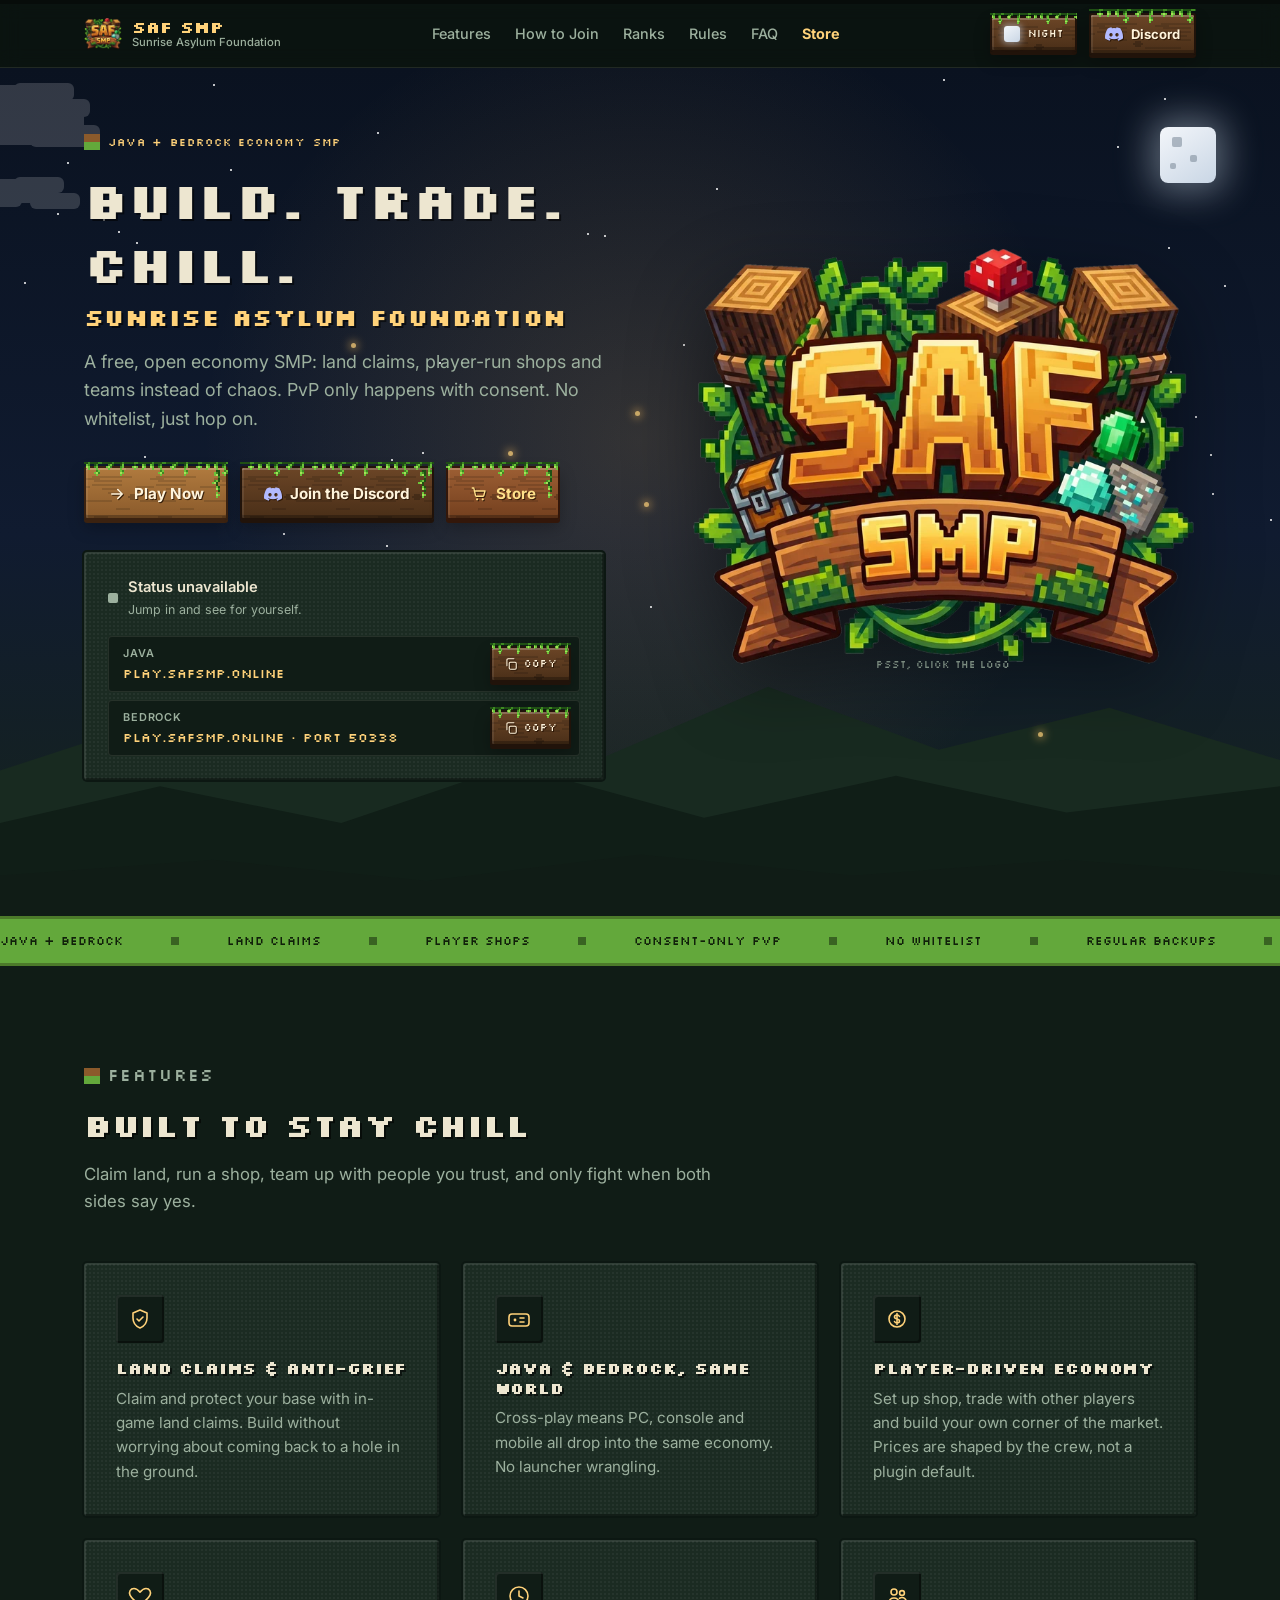
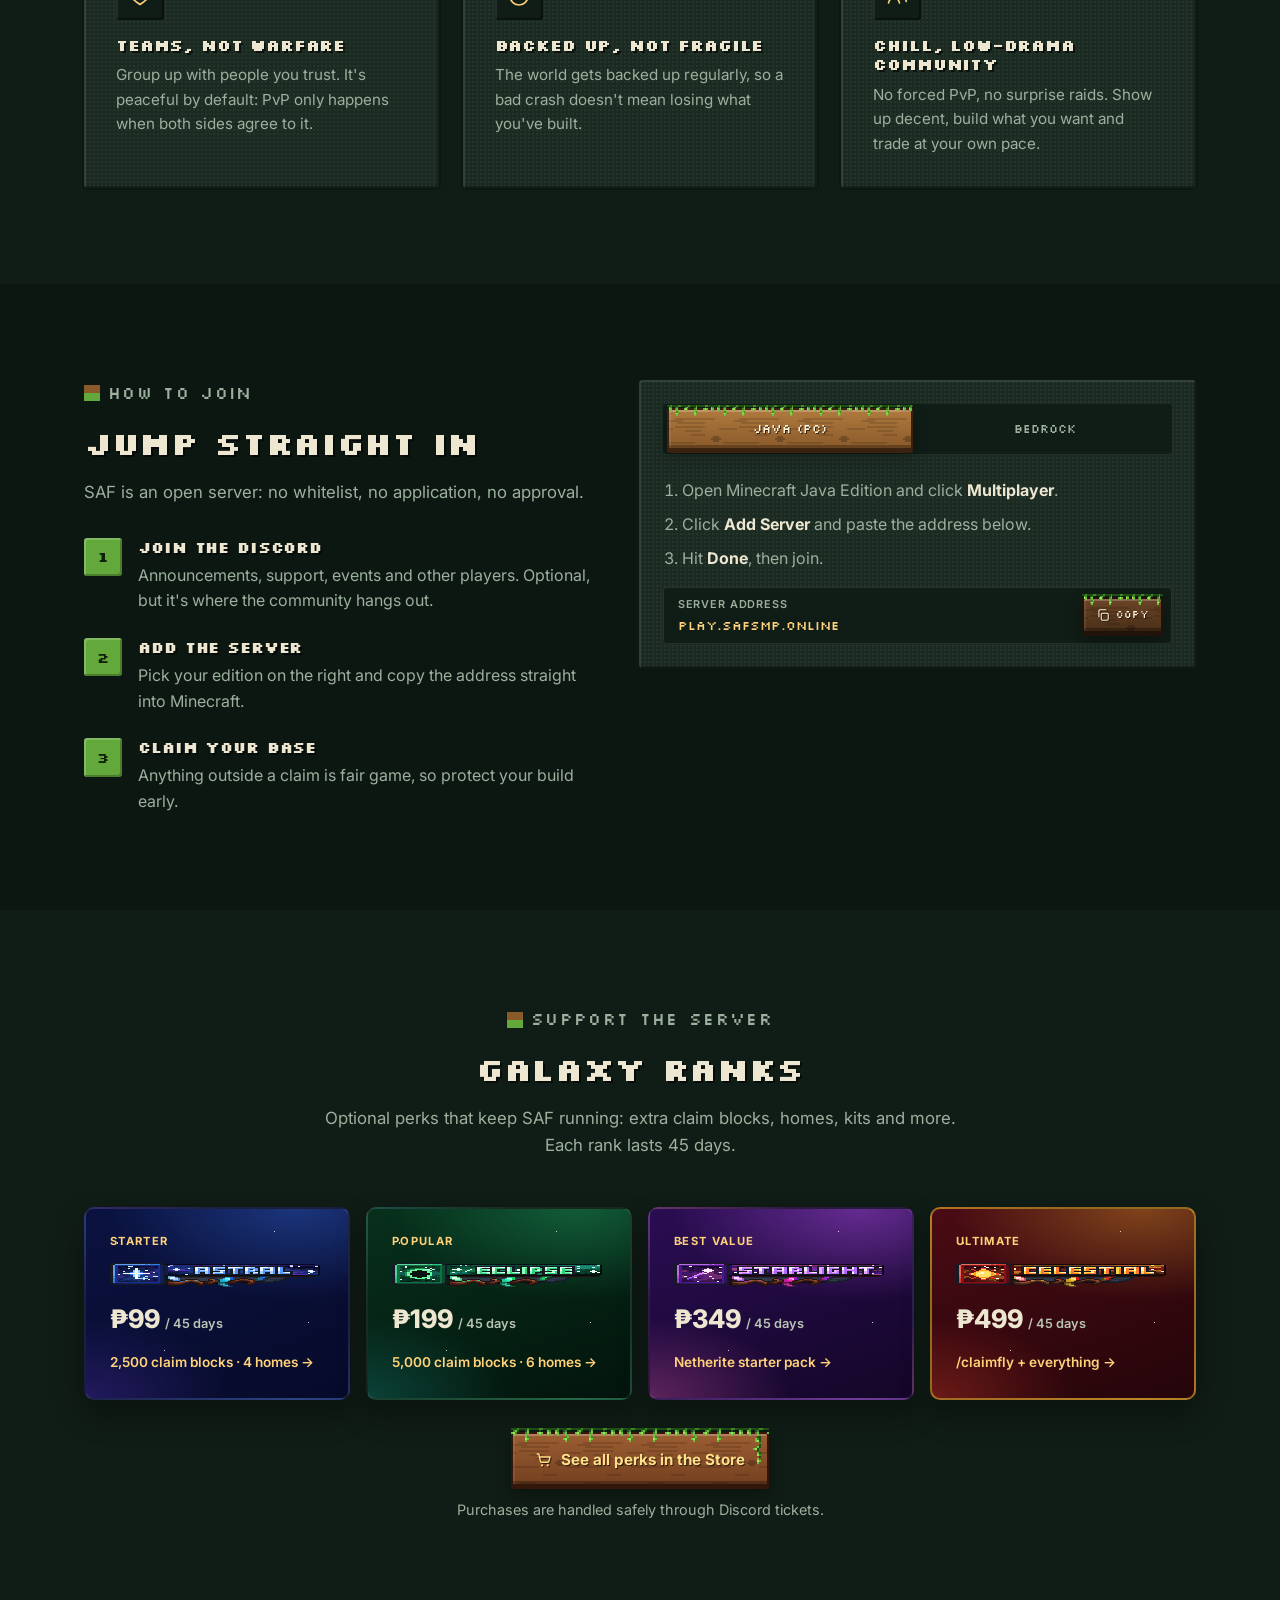
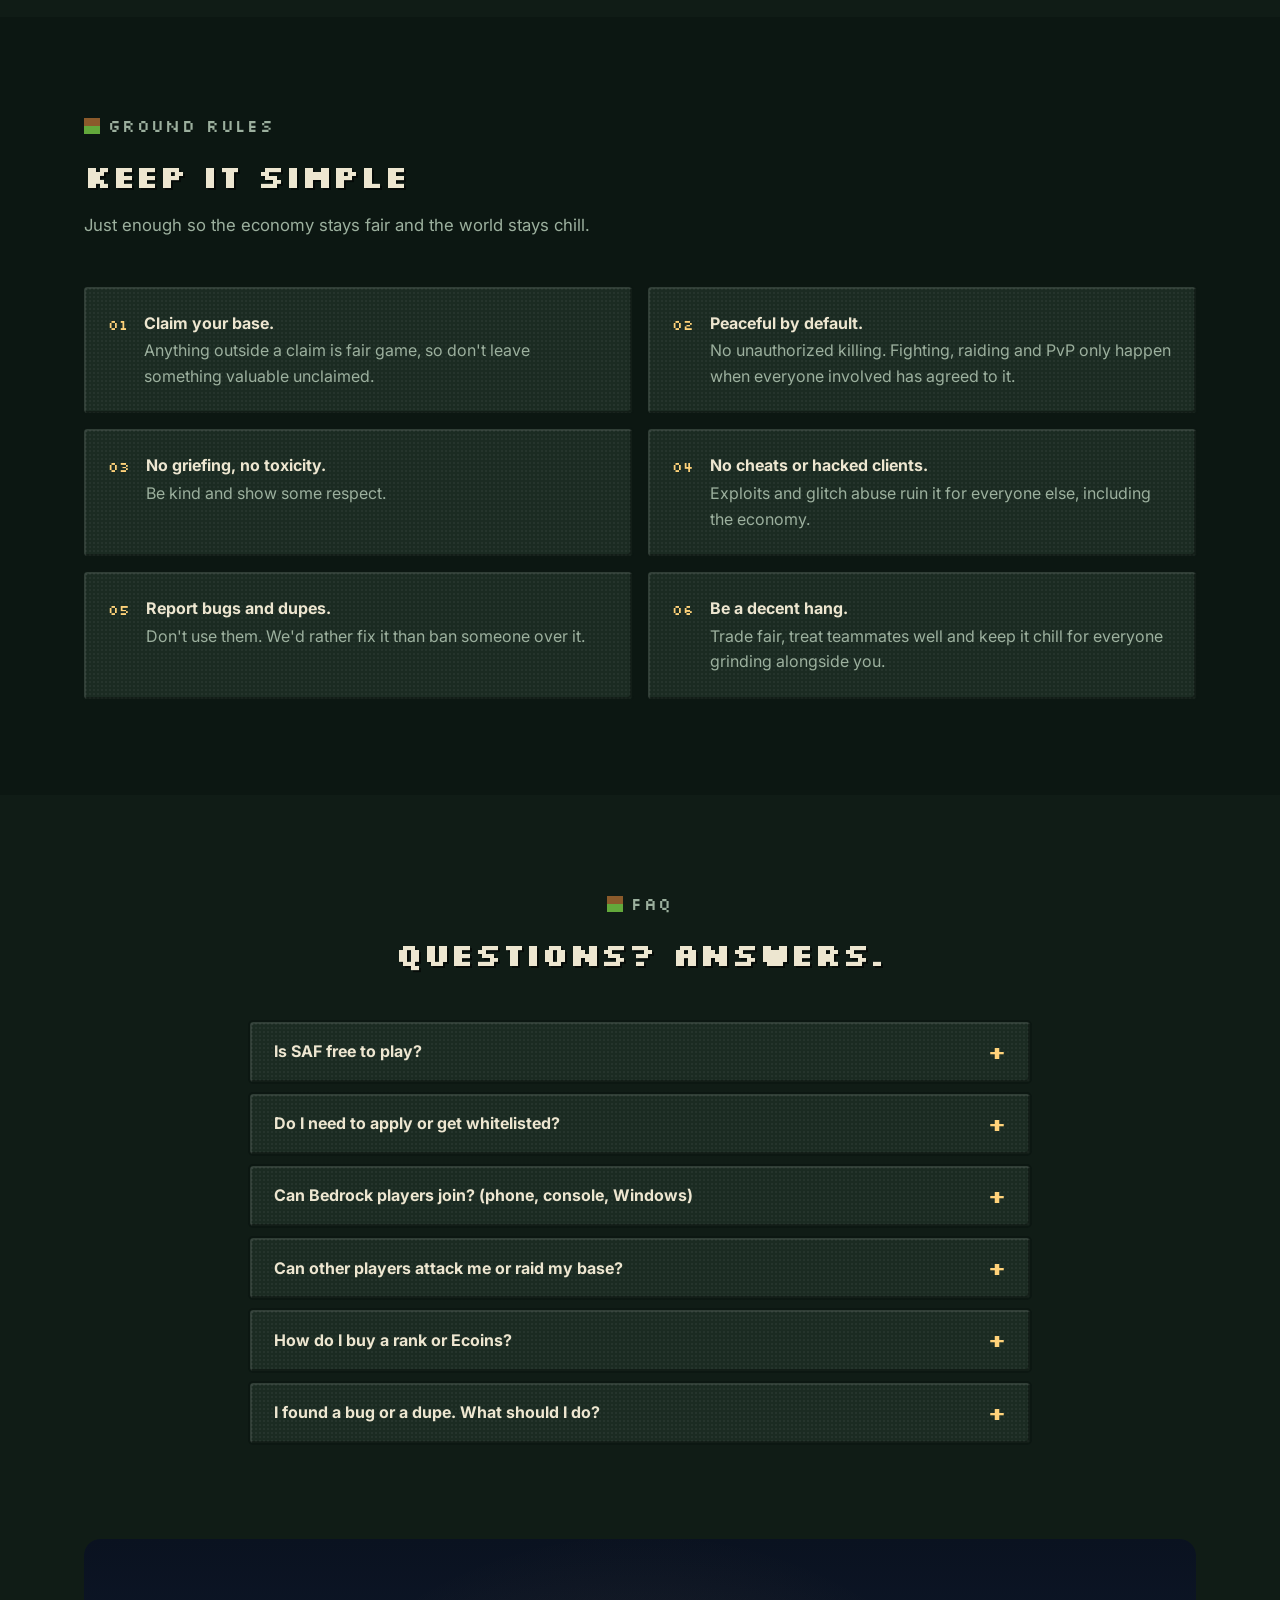
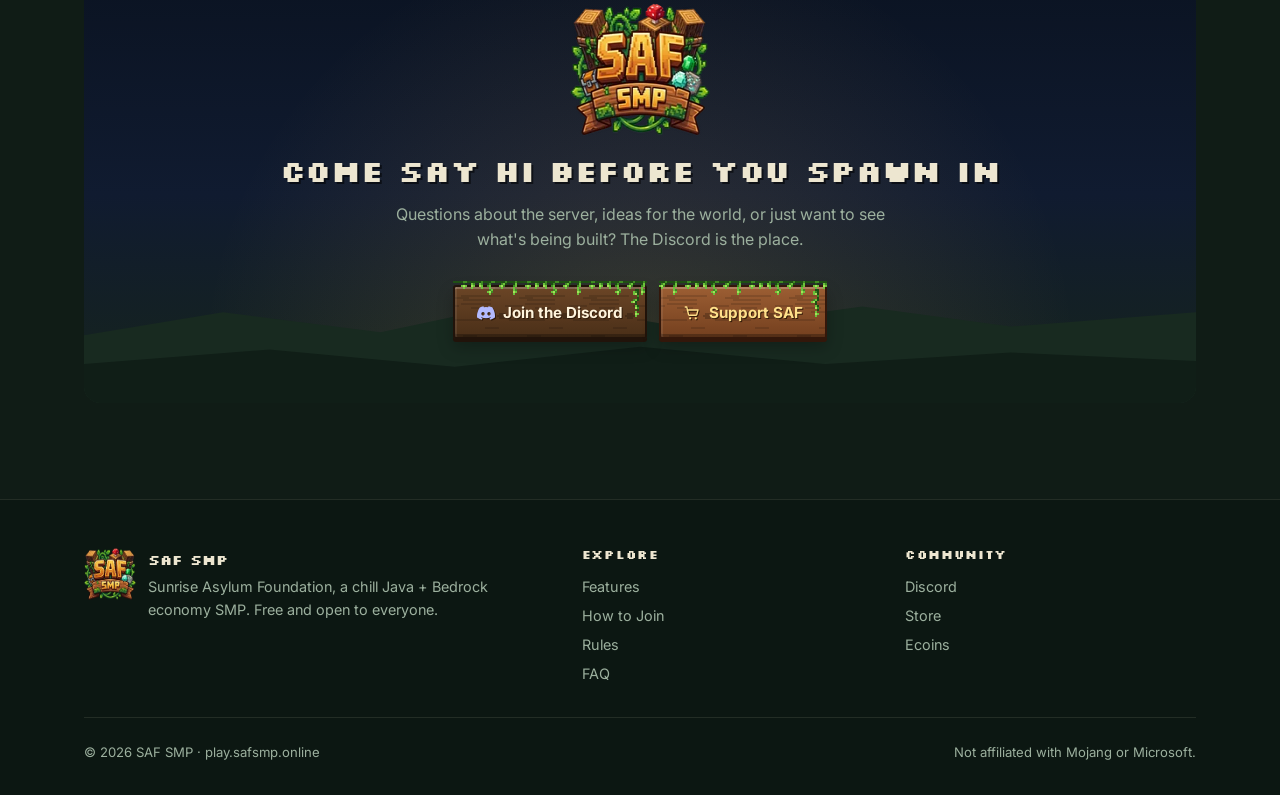
==== index.html @ d0e2ede1 "Wooden vine buttons, door transition between pages, "SAF : SMP" tab title - Restyle every button (CT" ====
<!DOCTYPE html>
<html lang="en" data-theme="night" class="no-js">
<head>
<meta charset="UTF-8">
<script>try{if(sessionStorage.getItem("saf-doors"))document.documentElement.classList.add("is-arriving")}catch(e){}</script>
<meta name="viewport" content="width=device-width, initial-scale=1.0">
<title>SAF : SMP</title>
<meta name="description" content="SAF — Sunrise Asylum Foundation. A chill Java + Bedrock economy SMP with land claims, player shops and peaceful teams. Free and open to everyone.">
<meta property="og:title" content="SAF : SMP">
<meta property="og:description" content="A chill Java + Bedrock economy SMP. Land claims, peaceful teams, consent-based PvP. Open to everyone.">
<meta property="og:type" content="website">
<meta property="og:url" content="https://safsmp.online/">
<meta property="og:image" content="https://safsmp.online/assets/img/og.jpg">
<meta name="twitter:card" content="summary_large_image">
<meta name="theme-color" content="#0B1526" id="metaTheme">
<link rel="icon" type="image/png" href="/assets/img/favicon.png">
<link rel="apple-touch-icon" href="/assets/img/apple-touch-icon.png">
<link rel="preload" as="image" href="/assets/img/logo.webp" type="image/webp">
<link rel="preconnect" href="https://fonts.googleapis.com">
<link rel="preconnect" href="https://fonts.gstatic.com" crossorigin>
<link href="https://fonts.googleapis.com/css2?family=Silkscreen:wght@400;700&family=Inter:wght@400;500;600;700;800&display=swap" rel="stylesheet">
<link rel="stylesheet" href="/assets/site.css">
<style>
  /* ---------- Hero ---------- */
  .hero{ position:relative; overflow:hidden; padding:var(--space-8) 0 calc(var(--space-9) + 40px); min-height:calc(100vh - var(--header-h)); display:flex; align-items:center; }
  .hero__inner{ position:relative; z-index:2; display:grid; grid-template-columns:1.05fr .95fr; gap:var(--space-7); align-items:center; width:100%; }
  .hero__content h1{ font-size:clamp(1.9rem, 5vw, 3.2rem); margin-bottom:var(--space-4); }
  .hero__content h1 span{ display:block; font-size:.45em; color:var(--gold-bright); margin-top:var(--space-2); letter-spacing:.02em; }
  .hero__lede{ font-size:1.12rem; color:var(--color-text-muted); margin-bottom:var(--space-6); max-width:52ch; }
  .hero__ctas{ display:flex; flex-wrap:wrap; gap:var(--space-3); margin-bottom:var(--space-6); }
  .hero__art{ position:relative; display:flex; justify-content:center; }
  .hero__logo{ width:100%; max-width:520px; cursor:pointer; filter:drop-shadow(0 22px 40px rgba(0,0,0,.45)); -webkit-tap-highlight-color:transparent; }
  .hero__logo img{ width:100%; height:auto; user-select:none; -webkit-user-drag:none; }
  .hero__hint{ position:absolute; bottom:-6px; left:50%; transform:translateX(-50%); font-family:var(--font-pixel); font-size:.6rem; color:var(--color-text-muted); opacity:.75; white-space:nowrap; }

  .server-card{ padding:var(--space-5); max-width:520px; }
  .server-card__top{ display:flex; align-items:center; justify-content:space-between; gap:var(--space-3); margin-bottom:var(--space-4); flex-wrap:wrap; }
  .status{ display:flex; align-items:center; gap:10px; font-weight:600; font-size:.92rem; }
  .status small{ display:block; font-weight:400; font-size:.78rem; color:var(--color-text-muted); }
  .status .dot{ width:10px; height:10px; border-radius:2px; background:var(--color-text-muted); flex:0 0 auto; }
  .status.is-online .dot{ background:#7EFC20; box-shadow:0 0 0 0 rgba(126,252,32,.6); animation:ping 1.8s infinite; }
  .status.is-offline .dot{ background:var(--redstone); }
  @keyframes ping{ 0%{ box-shadow:0 0 0 0 rgba(126,252,32,.55); } 100%{ box-shadow:0 0 0 10px rgba(126,252,32,0); } }
  .players-pill{ font-family:var(--font-pixel); font-size:.7rem; padding:6px 10px; border-radius:var(--radius-sm); background:var(--color-bg); color:var(--gold-bright); }
  .server-card__addresses{ display:grid; gap:var(--space-2); }

  @media (max-width:900px){
    .hero{ min-height:0; padding-top:var(--space-6); }
    .hero__inner{ grid-template-columns:1fr; gap:var(--space-5); }
    .hero__art{ order:-1; }
    .hero__logo{ max-width:320px; }
    .hero__hint{ display:none; }
  }

  /* ---------- Marquee ---------- */
  .marquee{ background:var(--grass); color:#10200A; overflow:hidden; border-block:3px solid var(--grass-dark); position:relative; z-index:3; }
  .marquee__track{ display:flex; gap:var(--space-7); width:max-content; padding:12px 0; animation:marquee 32s linear infinite; }
  .marquee:hover .marquee__track{ animation-play-state:paused; }
  .marquee span{ font-family:var(--font-pixel); font-size:.78rem; white-space:nowrap; display:flex; align-items:center; gap:var(--space-7); }
  .marquee span::after{ content:""; width:8px; height:8px; background:#10200A; opacity:.5; }
  @keyframes marquee{ to{ transform:translateX(-50%); } }

  /* ---------- Features ---------- */
  .features-grid{ display:grid; grid-template-columns:repeat(3,1fr); gap:var(--space-5); }
  @media (max-width:900px){ .features-grid{ grid-template-columns:repeat(2,1fr); } }
  @media (max-width:600px){ .features-grid{ grid-template-columns:1fr; } }
  .feature-card{ padding:var(--space-6); }
  .feature-card__icon{
    width:48px; height:48px; border-radius:3px; background:var(--color-bg);
    display:flex; align-items:center; justify-content:center; margin-bottom:var(--space-4);
    color:var(--gold-bright); transition:transform .3s cubic-bezier(.3,1.6,.5,1), color .2s;
    box-shadow:inset 2px 2px 0 rgba(255,255,255,0.08), inset -2px -2px 0 rgba(0,0,0,0.4);
  }
  .feature-card:hover .feature-card__icon{ transform:rotate(-8deg) scale(1.12); color:#7EFC20; }
  .feature-card__icon svg{ width:24px; height:24px; }
  .feature-card h3{ font-size:.98rem; margin-bottom:var(--space-2); }
  .feature-card p{ color:var(--color-text-muted); font-size:.95rem; }

  /* ---------- Join ---------- */
  .join{ display:grid; grid-template-columns:1fr 1.1fr; gap:var(--space-7); align-items:start; }
  @media (max-width:900px){ .join{ grid-template-columns:1fr; } }
  .steps{ list-style:none; display:grid; gap:var(--space-5); counter-reset:step; }
  .step{ counter-increment:step; display:flex; gap:var(--space-4); align-items:flex-start; }
  .step__num{
    flex:0 0 auto; width:2.4rem; height:2.4rem; border-radius:3px;
    background:var(--grass); color:#10200A; font-family:var(--font-pixel); font-weight:700; font-size:.9rem;
    display:flex; align-items:center; justify-content:center;
    box-shadow:inset 2px 2px 0 rgba(255,255,255,0.2), inset -2px -2px 0 rgba(0,0,0,0.25);
  }
  .step__num::before{ content:counter(step); }
  .step h3{ font-size:.95rem; margin-bottom:6px; }
  .step p{ color:var(--color-text-muted); }

  .connect{ padding:var(--space-5); }
  .tabs{ display:flex; gap:var(--space-2); margin-bottom:var(--space-5); background:var(--color-bg); padding:4px; border-radius:var(--radius-sm); }
  .tab{ flex:1; padding:10px 12px; border-radius:3px; font-family:var(--font-pixel); font-size:.72rem; color:var(--color-text-muted); transition:background .2s var(--ease), color .2s var(--ease); }
  .tab:hover{ color:var(--color-text); }
  .tab{ border:2px solid transparent; }
  .tabpanel ol{ padding-left:1.2em; display:grid; gap:var(--space-2); color:var(--color-text-muted); margin-bottom:var(--space-4); }
  .tabpanel ol strong{ color:var(--color-text); }
  .tabpanel .address + .address{ margin-top:var(--space-2); }
  .tabpanel:not([hidden]){ animation:panel-in .3s var(--ease); }
  @keyframes panel-in{ from{ opacity:0; transform:translateY(6px); } to{ opacity:1; transform:none; } }

  /* ---------- Ranks preview ---------- */
  .ranks{ display:grid; grid-template-columns:repeat(4,1fr); gap:var(--space-4); margin-bottom:var(--space-6); }
  @media (max-width:960px){ .ranks{ grid-template-columns:repeat(2,1fr); } }
  @media (max-width:480px){ .ranks{ grid-template-columns:1fr; } }
  .rank{
    position:relative; display:flex; flex-direction:column; gap:var(--space-3); padding:var(--space-5);
    border-radius:var(--radius-md); text-decoration:none; color:#EDE6D0; overflow:hidden;
    border:2px solid rgba(255,255,255,.08); box-shadow:0 14px 30px rgba(0,0,0,.3);
    transition:transform .2s var(--ease), border-color .2s var(--ease);
  }
  .rank:hover{ border-color:rgba(255,210,122,.6); }
  .rank::before{ content:""; position:absolute; inset:0; pointer-events:none; opacity:.8;
    background-image:radial-gradient(1.5px 1.5px at 12% 18%,#fff 50%,transparent 51%),radial-gradient(1px 1px at 72% 12%,#fff 50%,transparent 51%),radial-gradient(1.5px 1.5px at 85% 60%,#fff 50%,transparent 51%),radial-gradient(1px 1px at 30% 75%,#fff 50%,transparent 51%); }
  .rank > *{ position:relative; }
  .rank__tag{ font-size:.7rem; font-weight:700; letter-spacing:.12em; text-transform:uppercase; color:#FFD27A; }
  .rank img{ width:100%; max-width:210px; image-rendering:pixelated; }
  .rank__price{ font-size:1.6rem; font-weight:800; }
  .rank__price small{ font-size:.8rem; color:#B9C4B5; font-weight:600; }
  .rank__more{ font-size:.85rem; color:#FFD27A; font-weight:600; margin-top:auto; }
  .astral{ background:radial-gradient(120% 80% at 80% 0%,#3f7dff55,transparent 60%),radial-gradient(90% 70% at 0% 100%,#6a3bd644,transparent 60%),linear-gradient(160deg,#0a1240,#070b2a); }
  .eclipse{ background:radial-gradient(120% 80% at 80% 0%,#28c27a55,transparent 60%),radial-gradient(90% 70% at 0% 100%,#1ea3a044,transparent 60%),linear-gradient(160deg,#07301c,#03140c); }
  .starlight{ background:radial-gradient(120% 80% at 80% 0%,#c45cff66,transparent 60%),radial-gradient(90% 70% at 0% 100%,#e05aa855,transparent 60%),linear-gradient(160deg,#2a0d52,#140628); }
  .celestial-rank{ background:radial-gradient(120% 80% at 80% 0%,#ffb72e55,transparent 60%),radial-gradient(90% 70% at 0% 100%,#e0402a55,transparent 60%),linear-gradient(160deg,#4a0b14,#24050a); border-color:#f2c23088; }
  .ranks-cta{ text-align:center; }
  .ranks-cta p{ color:var(--color-text-muted); font-size:.9rem; margin-top:var(--space-3); }

  /* ---------- Rules ---------- */
  .rules-list{ list-style:none; display:grid; grid-template-columns:repeat(2,1fr); gap:var(--space-4); }
  @media (max-width:760px){ .rules-list{ grid-template-columns:1fr; } }
  .rule{ display:flex; gap:var(--space-4); align-items:flex-start; padding:var(--space-5); }
  .rule__mark{ color:var(--gold-bright); font-family:var(--font-pixel); flex:0 0 auto; font-size:.9rem; padding-top:2px; }
  .rule p{ color:var(--color-text-muted); }
  .rule strong{ color:var(--color-text); display:block; margin-bottom:2px; }

  /* ---------- FAQ ---------- */
  .faq{ max-width:780px; margin:0 auto; display:grid; gap:var(--space-3); }
  .faq details{ padding:0; overflow:hidden; }
  .faq summary{ list-style:none; cursor:pointer; padding:var(--space-4) var(--space-5); font-weight:700; display:flex; justify-content:space-between; align-items:center; gap:var(--space-4); }
  .faq summary::-webkit-details-marker{ display:none; }
  .faq summary::after{ content:"+"; font-family:var(--font-pixel); color:var(--gold-bright); font-size:1.1rem; transition:transform .25s var(--ease); flex:0 0 auto; }
  .faq details[open] summary::after{ transform:rotate(45deg); }
  .faq summary:hover{ color:var(--gold-bright); }
  .faq details p{ padding:0 var(--space-5) var(--space-5); color:var(--color-text-muted); }
  .faq details[open] p{ animation:panel-in .3s var(--ease); }

  /* ---------- Bottom CTA ---------- */
  .cta-band .sky{ border-radius:inherit; }
  .cta-band > *:not(.sky){ position:relative; z-index:2; }
  .cta-band img{ width:140px; margin:0 auto var(--space-4); }
</style>
</head>
<body>
<a class="skip-link" href="#main">Skip to content</a>
<div class="xp-bar" aria-hidden="true"><div class="xp-bar__fill"></div></div>

<svg style="position:absolute;width:0;height:0" aria-hidden="true">
  <symbol id="icon-cart" viewBox="0 0 24 24"><path d="M3 4h2l2.4 10.2a1 1 0 0 0 1 .8h8.9a1 1 0 0 0 1-.8L20 8H6.2" fill="none" stroke="currentColor" stroke-width="1.8" stroke-linecap="round" stroke-linejoin="round"/><circle cx="9.5" cy="19" r="1.5" fill="currentColor"/><circle cx="17" cy="19" r="1.5" fill="currentColor"/></symbol>
  <symbol id="icon-discord" viewBox="0 0 24 24"><path fill="currentColor" d="M20.3 4.4A19.6 19.6 0 0 0 15.4 3l-.6 1.3a18.2 18.2 0 0 0-5.6 0L8.6 3a19.5 19.5 0 0 0-4.9 1.5C.6 9.1-.3 13.6.1 18.1a19.7 19.7 0 0 0 6 3l1.3-2.1a12.8 12.8 0 0 1-2-1l.5-.4a14 14 0 0 0 12.2 0l.5.4a12.8 12.8 0 0 1-2 1l1.3 2.1a19.6 19.6 0 0 0 6-3c.5-5.2-.8-9.7-3.6-13.7ZM8 15.3c-1.2 0-2.2-1.1-2.2-2.4S6.8 10.5 8 10.5s2.2 1.1 2.2 2.4-1 2.4-2.2 2.4Zm8 0c-1.2 0-2.2-1.1-2.2-2.4s1-2.4 2.2-2.4 2.2 1.1 2.2 2.4-1 2.4-2.2 2.4Z"/></symbol>
  <symbol id="icon-copy" viewBox="0 0 24 24"><g fill="none" stroke="currentColor" stroke-width="1.8" stroke-linecap="round" stroke-linejoin="round"><rect x="9" y="9" width="12" height="12" rx="2"/><path d="M5 15V5a2 2 0 0 1 2-2h10"/></g></symbol>
  <symbol id="icon-up" viewBox="0 0 24 24"><path d="M12 19V5M5 12l7-7 7 7" fill="none" stroke="currentColor" stroke-width="2.4" stroke-linecap="square"/></symbol>
</svg>

<header class="site-header">
  <div class="container nav">
    <a class="nav__brand" href="/" aria-label="SAF SMP home">
      <img src="/assets/img/logo-sm.webp" width="38" height="32" alt="">
      <span class="nav__brand-word">SAF SMP<span class="nav__brand-sub">Sunrise Asylum Foundation</span></span>
    </a>
    <ul class="nav__links">
      <li><a href="#features">Features</a></li>
      <li><a href="#join">How to Join</a></li>
      <li><a href="#ranks">Ranks</a></li>
      <li><a href="#rules">Rules</a></li>
      <li><a href="#faq">FAQ</a></li>
      <li><a href="/store" class="nav__store">Store</a></li>
    </ul>
    <div class="nav__cta">
      <button class="daynight-toggle" id="daynightToggle" aria-pressed="false" aria-label="Toggle day and night mode">
        <span class="daynight-toggle__icon"><span class="mini-sun"></span><span class="mini-moon"></span></span>
        <span data-theme-label>Night</span>
      </button>
      <a class="btn btn--discord btn--sm" href="https://discord.gg/DzztgFdqKV" target="_blank" rel="noopener noreferrer">
        <svg aria-hidden="true"><use href="#icon-discord"/></svg>Discord
      </a>
      <button class="nav__toggle" id="navToggle" aria-label="Open menu" aria-expanded="false" aria-controls="navMobile">
        <svg viewBox="0 0 24 24" fill="none" stroke="currentColor" stroke-width="1.8" stroke-linecap="round"><path d="M4 7h16M4 12h16M4 17h16"/></svg>
      </button>
    </div>
  </div>
  <nav class="nav__mobile" id="navMobile" aria-label="Mobile">
    <ul>
      <li><a href="#features">Features</a></li>
      <li><a href="#join">How to Join</a></li>
      <li><a href="#ranks">Ranks</a></li>
      <li><a href="#rules">Rules</a></li>
      <li><a href="#faq">FAQ</a></li>
    </ul>
    <a class="btn btn--store" href="/store"><svg aria-hidden="true"><use href="#icon-cart"/></svg>Visit the Store</a>
    <a class="btn btn--discord" href="https://discord.gg/DzztgFdqKV" target="_blank" rel="noopener noreferrer"><svg aria-hidden="true"><use href="#icon-discord"/></svg>Join the Discord</a>
  </nav>
</header>

<main id="main">
  <!-- ======================= HERO ======================= -->
  <section class="hero" id="top">
    <div class="sky" aria-hidden="true">
      <div class="sky__glow"></div>
      <div class="stars"></div>
      <div class="clouds"><div class="cloud cloud--1"></div><div class="cloud cloud--2"></div><div class="cloud cloud--3"></div></div>
      <div class="celestial">
        <div class="sun"></div>
        <div class="moon"><span class="crater crater--1"></span><span class="crater crater--2"></span><span class="crater crater--3"></span></div>
      </div>
      <svg class="sky__hills" viewBox="0 0 1200 340" preserveAspectRatio="none">
        <path d="M0 200 L120 160 L260 200 L400 130 L560 190 L720 120 L880 180 L1040 140 L1200 190 L1200 340 L0 340 Z" fill="var(--hill-1)"/>
        <path d="M0 250 L150 215 L320 250 L480 195 L660 245 L840 205 L1000 240 L1200 215 L1200 340 L0 340 Z" fill="var(--hill-2)"/>
        <path d="M0 300 L200 285 L400 305 L600 280 L800 300 L1000 285 L1200 300 L1200 340 L0 340 Z" fill="var(--color-bg)"/>
      </svg>
    </div>

    <div class="container hero__inner">
      <div class="hero__content">
        <p class="eyebrow">Java + Bedrock economy SMP</p>
        <h1>Build. Trade. Chill.<span>Sunrise Asylum Foundation</span></h1>
        <p class="hero__lede">A free, open economy SMP: land claims, player-run shops and teams instead of chaos. PvP only happens with consent. No whitelist, just hop on.</p>
        <div class="hero__ctas">
          <a class="btn btn--primary" href="#join">
            <svg viewBox="0 0 24 24" fill="none" stroke="currentColor" stroke-width="2" stroke-linecap="round" stroke-linejoin="round" aria-hidden="true"><path d="M5 12h14M13 6l6 6-6 6"/></svg>
            Play Now
          </a>
          <a class="btn btn--discord" href="https://discord.gg/DzztgFdqKV" target="_blank" rel="noopener noreferrer"><svg aria-hidden="true"><use href="#icon-discord"/></svg>Join the Discord</a>
          <a class="btn btn--store" href="/store"><svg aria-hidden="true"><use href="#icon-cart"/></svg>Store</a>
        </div>

        <div class="server-card gui-panel">
          <div class="server-card__top">
            <div class="status is-unknown" data-status aria-live="polite">
              <span class="dot"></span>
              <span><span data-status-text>Checking server status…</span><small data-status-detail></small></span>
            </div>
            <span class="players-pill" title="Players online" hidden><span data-players></span> online</span>
          </div>
          <div class="server-card__addresses">
            <div class="address">
              <span><span class="address__label">Java</span><span class="address__value" data-fill="java-address">play.safsmp.online</span></span>
              <button type="button" class="copy-btn" data-copy-key="java" data-copy="play.safsmp.online" aria-label="Copy Java address"><svg aria-hidden="true"><use href="#icon-copy"/></svg>Copy<span class="copy-btn__tip">Copied!</span></button>
            </div>
            <div class="address">
              <span><span class="address__label">Bedrock</span><span class="address__value"><span data-fill="bedrock-address">play.safsmp.online</span> · Port <span data-fill="bedrock-port">50338</span></span></span>
              <button type="button" class="copy-btn" data-copy-key="bedrock" data-copy="play.safsmp.online:50338" aria-label="Copy Bedrock address"><svg aria-hidden="true"><use href="#icon-copy"/></svg>Copy<span class="copy-btn__tip">Copied!</span></button>
            </div>
          </div>
        </div>
      </div>

      <div class="hero__art">
        <button type="button" class="hero__logo logo-bob" data-logo aria-label="SAF SMP logo, click me">
          <picture>
            <source srcset="/assets/img/logo.webp" type="image/webp">
            <img src="/assets/img/logo.png" width="720" height="598" alt="SAF SMP logo">
          </picture>
        </button>
        <span class="hero__hint" aria-hidden="true">psst, click the logo</span>
      </div>
    </div>
  </section>

  <div class="marquee" aria-hidden="true">
    <div class="marquee__track">
      <span>Java + Bedrock</span><span>Land Claims</span><span>Player Shops</span><span>Consent-Only PvP</span><span>No Whitelist</span><span>Regular Backups</span><span>Chill Community</span>
      <span>Java + Bedrock</span><span>Land Claims</span><span>Player Shops</span><span>Consent-Only PvP</span><span>No Whitelist</span><span>Regular Backups</span><span>Chill Community</span>
    </div>
  </div>

  <!-- ======================= FEATURES ======================= -->
  <section class="section" id="features">
    <div class="container">
      <div class="section__head reveal">
        <p class="eyebrow">Features</p>
        <h2>Built to stay chill</h2>
        <p>Claim land, run a shop, team up with people you trust, and only fight when both sides say yes.</p>
      </div>
      <div class="features-grid">
        <div class="feature-card gui-panel gui-panel--hover reveal">
          <div class="feature-card__icon"><svg viewBox="0 0 24 24" fill="none" stroke="currentColor" stroke-width="1.6" stroke-linecap="round" stroke-linejoin="round"><path d="M12 3l7 3v5c0 5-3.5 8.5-7 10-3.5-1.5-7-5-7-10V6l7-3z"/><path d="M9 12l2 2 4-4"/></svg></div>
          <h3>Land Claims &amp; Anti-Grief</h3>
          <p>Claim and protect your base with in-game land claims. Build without worrying about coming back to a hole in the ground.</p>
        </div>
        <div class="feature-card gui-panel gui-panel--hover reveal">
          <div class="feature-card__icon"><svg viewBox="0 0 24 24" fill="none" stroke="currentColor" stroke-width="1.6" stroke-linecap="round" stroke-linejoin="round"><rect x="2" y="7" width="20" height="12" rx="3"/><circle cx="8" cy="13" r="1.4" fill="currentColor" stroke="none"/><path d="M13 11h4M13 15h4"/></svg></div>
          <h3>Java &amp; Bedrock, Same World</h3>
          <p>Cross-play means PC, console and mobile all drop into the same economy. No launcher wrangling.</p>
        </div>
        <div class="feature-card gui-panel gui-panel--hover reveal">
          <div class="feature-card__icon"><svg viewBox="0 0 24 24" fill="none" stroke="currentColor" stroke-width="1.6" stroke-linecap="round" stroke-linejoin="round"><circle cx="12" cy="12" r="8"/><path d="M14.5 9.5c-.5-1-1.5-1.5-2.5-1.5-1.4 0-2.5.8-2.5 2s1.1 1.7 2.5 2 2.5.8 2.5 2-1.1 2-2.5 2c-1 0-2-.5-2.5-1.5M12 6.5v11"/></svg></div>
          <h3>Player-Driven Economy</h3>
          <p>Set up shop, trade with other players and build your own corner of the market. Prices are shaped by the crew, not a plugin default.</p>
        </div>
        <div class="feature-card gui-panel gui-panel--hover reveal">
          <div class="feature-card__icon"><svg viewBox="0 0 24 24" fill="none" stroke="currentColor" stroke-width="1.6" stroke-linecap="round" stroke-linejoin="round"><path d="M12 20.5s-7.5-4.6-10-9.3C.6 7.8 2.4 4.5 6 4.5c2.2 0 3.9 1.2 6 3.6 2.1-2.4 3.8-3.6 6-3.6 3.6 0 5.4 3.3 4 6.7-2.5 4.7-10 9.3-10 9.3z"/></svg></div>
          <h3>Teams, Not Warfare</h3>
          <p>Group up with people you trust. It's peaceful by default: PvP only happens when both sides agree to it.</p>
        </div>
        <div class="feature-card gui-panel gui-panel--hover reveal">
          <div class="feature-card__icon"><svg viewBox="0 0 24 24" fill="none" stroke="currentColor" stroke-width="1.6" stroke-linecap="round" stroke-linejoin="round"><circle cx="12" cy="12" r="9"/><path d="M12 7v5l4 2"/></svg></div>
          <h3>Backed Up, Not Fragile</h3>
          <p>The world gets backed up regularly, so a bad crash doesn't mean losing what you've built.</p>
        </div>
        <div class="feature-card gui-panel gui-panel--hover reveal">
          <div class="feature-card__icon"><svg viewBox="0 0 24 24" fill="none" stroke="currentColor" stroke-width="1.6" stroke-linecap="round" stroke-linejoin="round"><circle cx="9" cy="8" r="3"/><circle cx="17" cy="9" r="2.4"/><path d="M3.5 19c.6-3 2.8-5 5.5-5s4.9 2 5.5 5M14.5 14.3c.8-.5 1.6-.8 2.5-.8 2.2 0 3.8 1.6 4.3 4"/></svg></div>
          <h3>Chill, Low-Drama Community</h3>
          <p>No forced PvP, no surprise raids. Show up decent, build what you want and trade at your own pace.</p>
        </div>
      </div>
    </div>
  </section>

  <!-- ======================= JOIN ======================= -->
  <section class="section section--alt" id="join">
    <div class="container join">
      <div class="reveal">
        <div class="section__head" style="margin-bottom:var(--space-6)">
          <p class="eyebrow">How to Join</p>
          <h2>Jump straight in</h2>
          <p>SAF is an open server: no whitelist, no application, no approval.</p>
        </div>
        <ol class="steps">
          <li class="step"><span class="step__num"></span><div><h3>Join the Discord</h3><p>Announcements, support, events and other players. Optional, but it's where the community hangs out.</p></div></li>
          <li class="step"><span class="step__num"></span><div><h3>Add the server</h3><p>Pick your edition on the right and copy the address straight into Minecraft.</p></div></li>
          <li class="step"><span class="step__num"></span><div><h3>Claim your base</h3><p>Anything outside a claim is fair game, so protect your build early.</p></div></li>
        </ol>
      </div>

      <div class="connect gui-panel reveal" data-tabs>
        <div class="tabs" role="tablist" aria-label="Choose your edition">
          <button class="tab" role="tab" id="tab-java" aria-selected="true" aria-controls="panel-java">Java (PC)</button>
          <button class="tab" role="tab" id="tab-bedrock" aria-selected="false" aria-controls="panel-bedrock" tabindex="-1">Bedrock</button>
        </div>
        <div class="tabpanel" id="panel-java" role="tabpanel" aria-labelledby="tab-java">
          <ol>
            <li>Open Minecraft Java Edition and click <strong>Multiplayer</strong>.</li>
            <li>Click <strong>Add Server</strong> and paste the address below.</li>
            <li>Hit <strong>Done</strong>, then join.</li>
          </ol>
          <div class="address">
            <span><span class="address__label">Server Address</span><span class="address__value" data-fill="java-address">play.safsmp.online</span></span>
            <button type="button" class="copy-btn" data-copy-key="java" data-copy="play.safsmp.online" aria-label="Copy Java address"><svg aria-hidden="true"><use href="#icon-copy"/></svg>Copy<span class="copy-btn__tip">Copied!</span></button>
          </div>
        </div>
        <div class="tabpanel" id="panel-bedrock" role="tabpanel" aria-labelledby="tab-bedrock" hidden>
          <ol>
            <li>Open Minecraft (phone, console or Windows) and go to <strong>Play → Servers</strong>.</li>
            <li>Scroll down and tap <strong>Add Server</strong>.</li>
            <li>Enter the address and port below, save, then join.</li>
          </ol>
          <div class="address">
            <span><span class="address__label">Server Address</span><span class="address__value" data-fill="bedrock-address">play.safsmp.online</span></span>
            <button type="button" class="copy-btn" data-copy="play.safsmp.online" data-fill-copy="bedrock-address" aria-label="Copy Bedrock address"><svg aria-hidden="true"><use href="#icon-copy"/></svg>Copy<span class="copy-btn__tip">Copied!</span></button>
          </div>
          <div class="address">
            <span><span class="address__label">Port</span><span class="address__value" data-fill="bedrock-port">50338</span></span>
            <button type="button" class="copy-btn" data-copy="50338" data-fill-copy="bedrock-port" aria-label="Copy Bedrock port"><svg aria-hidden="true"><use href="#icon-copy"/></svg>Copy<span class="copy-btn__tip">Copied!</span></button>
          </div>
        </div>
      </div>
    </div>
  </section>

  <!-- ======================= RANKS PREVIEW ======================= -->
  <section class="section" id="ranks">
    <div class="container">
      <div class="section__head section__head--center reveal">
        <p class="eyebrow">Support the server</p>
        <h2>Galaxy Ranks</h2>
        <p>Optional perks that keep SAF running: extra claim blocks, homes, kits and more. Each rank lasts 45 days.</p>
      </div>
      <div class="ranks">
        <a class="rank astral reveal" href="/store#ranks" data-tilt data-burst="diamond">
          <span class="rank__tag">Starter</span>
          <img src="/assets/img/rank-astral.png" width="84" height="24" alt="Astral">
          <span class="rank__price">&#8369;99 <small>/ 45 days</small></span>
          <span class="rank__more">2,500 claim blocks · 4 homes →</span>
        </a>
        <a class="rank eclipse reveal" href="/store#ranks" data-tilt data-burst="grass">
          <span class="rank__tag">Popular</span>
          <img src="/assets/img/rank-eclipse.png" width="84" height="24" alt="Eclipse">
          <span class="rank__price">&#8369;199 <small>/ 45 days</small></span>
          <span class="rank__more">5,000 claim blocks · 6 homes →</span>
        </a>
        <a class="rank starlight reveal" href="/store#ranks" data-tilt data-burst="discord">
          <span class="rank__tag">Best value</span>
          <img src="/assets/img/rank-starlight.png" width="84" height="24" alt="Starlight">
          <span class="rank__price">&#8369;349 <small>/ 45 days</small></span>
          <span class="rank__more">Netherite starter pack →</span>
        </a>
        <a class="rank celestial-rank reveal" href="/store#ranks" data-tilt data-burst="gold">
          <span class="rank__tag">Ultimate</span>
          <img src="/assets/img/rank-celestial.png" width="84" height="24" alt="Celestial">
          <span class="rank__price">&#8369;499 <small>/ 45 days</small></span>
          <span class="rank__more">/claimfly + everything →</span>
        </a>
      </div>
      <div class="ranks-cta reveal">
        <a class="btn btn--store" href="/store"><svg aria-hidden="true"><use href="#icon-cart"/></svg>See all perks in the Store</a>
        <p>Purchases are handled safely through Discord tickets.</p>
      </div>
    </div>
  </section>

  <!-- ======================= RULES ======================= -->
  <section class="section section--alt" id="rules">
    <div class="container">
      <div class="section__head reveal">
        <p class="eyebrow">Ground Rules</p>
        <h2>Keep it simple</h2>
        <p>Just enough so the economy stays fair and the world stays chill.</p>
      </div>
      <ul class="rules-list">
        <li class="rule gui-panel reveal"><span class="rule__mark">01</span><p><strong>Claim your base.</strong> Anything outside a claim is fair game, so don't leave something valuable unclaimed.</p></li>
        <li class="rule gui-panel reveal"><span class="rule__mark">02</span><p><strong>Peaceful by default.</strong> No unauthorized killing. Fighting, raiding and PvP only happen when everyone involved has agreed to it.</p></li>
        <li class="rule gui-panel reveal"><span class="rule__mark">03</span><p><strong>No griefing, no toxicity.</strong> Be kind and show some respect.</p></li>
        <li class="rule gui-panel reveal"><span class="rule__mark">04</span><p><strong>No cheats or hacked clients.</strong> Exploits and glitch abuse ruin it for everyone else, including the economy.</p></li>
        <li class="rule gui-panel reveal"><span class="rule__mark">05</span><p><strong>Report bugs and dupes.</strong> Don't use them. We'd rather fix it than ban someone over it.</p></li>
        <li class="rule gui-panel reveal"><span class="rule__mark">06</span><p><strong>Be a decent hang.</strong> Trade fair, treat teammates well and keep it chill for everyone grinding alongside you.</p></li>
      </ul>
    </div>
  </section>

  <!-- ======================= FAQ ======================= -->
  <section class="section" id="faq">
    <div class="container">
      <div class="section__head section__head--center reveal">
        <p class="eyebrow">FAQ</p>
        <h2>Questions? Answers.</h2>
      </div>
      <div class="faq">
        <details class="gui-panel reveal"><summary>Is SAF free to play?</summary><p>Yes. The server is free and open to everyone. Ranks in the store are optional perks that help keep the server running.</p></details>
        <details class="gui-panel reveal"><summary>Do I need to apply or get whitelisted?</summary><p>No. There's no whitelist and no application. Add the server and join.</p></details>
        <details class="gui-panel reveal"><summary>Can Bedrock players join? (phone, console, Windows)</summary><p>Yes. Java and Bedrock players share the same world. On Bedrock, use the address <strong><span data-fill="bedrock-address">play.safsmp.online</span></strong> with port <strong><span data-fill="bedrock-port">50338</span></strong>.</p></details>
        <details class="gui-panel reveal"><summary>Can other players attack me or raid my base?</summary><p>PvP only happens when both sides agree to it. Claimed land is protected, but anything outside a claim is fair game, so claim your base early.</p></details>
        <details class="gui-panel reveal"><summary>How do I buy a rank or Ecoins?</summary><p>Join the Discord and open a support ticket. Staff will send payment details and give you your purchase in-game. See the <a href="/store#how">store</a> for the full steps.</p></details>
        <details class="gui-panel reveal"><summary>I found a bug or a dupe. What should I do?</summary><p>Report it in the Discord instead of using it. We'd rather fix it than ban someone over it.</p></details>
      </div>
    </div>
  </section>

  <!-- ======================= CTA ======================= -->
  <section class="section" id="community" style="padding-top:0">
    <div class="container">
      <div class="cta-band reveal">
        <div class="sky" aria-hidden="true">
          <div class="sky__glow"></div>
          <div class="stars"></div>
          <svg class="sky__hills" viewBox="0 0 1200 340" preserveAspectRatio="none">
            <path d="M0 220 L150 180 L320 215 L480 160 L660 210 L840 170 L1000 205 L1200 180 L1200 340 L0 340 Z" fill="var(--hill-1)"/>
            <path d="M0 270 L200 245 L400 275 L600 240 L800 270 L1000 250 L1200 265 L1200 340 L0 340 Z" fill="var(--hill-2)"/>
          </svg>
        </div>
        <img src="/assets/img/logo-sm.webp" width="160" height="133" alt="" data-burst="gold" style="cursor:pointer">
        <h2>Come say hi before you spawn in</h2>
        <p>Questions about the server, ideas for the world, or just want to see what's being built? The Discord is the place.</p>
        <div class="cta-band__btns">
          <a class="btn btn--discord" href="https://discord.gg/DzztgFdqKV" target="_blank" rel="noopener noreferrer"><svg aria-hidden="true"><use href="#icon-discord"/></svg>Join the Discord</a>
          <a class="btn btn--store" href="/store"><svg aria-hidden="true"><use href="#icon-cart"/></svg>Support SAF</a>
        </div>
      </div>
    </div>
  </section>
</main>

<footer class="site-footer">
  <div class="container">
    <div class="footer__grid">
      <div class="footer__brand">
        <img src="/assets/img/logo-sm.webp" width="52" height="43" alt="">
        <div><strong>SAF SMP</strong>Sunrise Asylum Foundation, a chill Java + Bedrock economy SMP. Free and open to everyone.</div>
      </div>
      <div class="footer__col">
        <h3>Explore</h3>
        <ul>
          <li><a href="#features">Features</a></li>
          <li><a href="#join">How to Join</a></li>
          <li><a href="#rules">Rules</a></li>
          <li><a href="#faq">FAQ</a></li>
        </ul>
      </div>
      <div class="footer__col">
        <h3>Community</h3>
        <ul>
          <li><a href="https://discord.gg/DzztgFdqKV" target="_blank" rel="noopener noreferrer">Discord</a></li>
          <li><a href="/store">Store</a></li>
          <li><a href="/store#ecoins">Ecoins</a></li>
        </ul>
      </div>
    </div>
    <div class="footer__bottom">
      <span>© <span id="year">2026</span> SAF SMP · <span data-fill="java-address">play.safsmp.online</span></span>
      <span>Not affiliated with Mojang or Microsoft.</span>
    </div>
  </div>
</footer>

<button type="button" class="to-top" aria-label="Back to top" data-burst="grass"><svg aria-hidden="true"><use href="#icon-up"/></svg></button>

<script src="/assets/site.js"></script>
</body>
</html>
---- assets/site.css ----
/* SAF — shared styles for every page (index.html, store.html) */

:root{
  --font-pixel:'Silkscreen', monospace;
  --font-body:'Inter', system-ui, sans-serif;
  --radius-sm:4px;
  --radius-md:10px;
  --radius-lg:16px;
  --ease:cubic-bezier(.22,.61,.36,1);
  --space-1:4px; --space-2:8px; --space-3:12px; --space-4:16px;
  --space-5:24px; --space-6:32px; --space-7:48px; --space-8:64px; --space-9:96px;
  --header-h:68px;
  --container:1160px;

  /* Night (default) */
  --sky-top:#0A1220; --sky-mid:#101B30; --sky-bottom:#16241C;
  --color-bg:#101C16; --color-bg-alt:#0C1712;
  --color-surface:#1B2B22; --color-surface-alt:#22392C;
  --color-border:rgba(237,230,208,0.10);
  --color-border-strong:rgba(237,230,208,0.18);
  --color-text:#EDE6D0; --color-text-muted:#9CB09E;
  --grass:#63A83B; --grass-dark:#4C7A2A; --dirt:#8B5A2B; --dirt-dark:#5C3A1C;
  --gold:#F4BB5E; --gold-bright:#FFD27A; --diamond:#5FD8E0; --redstone:#D2492A;
  --discord:#5865F2;
  --glow-color:244,187,94;
  --hill-1:#182A20; --hill-2:#101E17; --hill-3:#0C1712;
  --face-shadow:rgba(0,0,0,.55);
  --header-bg:rgba(10,18,15,0.82);
  --shadow-soft:0 14px 34px rgba(0,0,0,0.38);
  --star-opacity:1; --cloud-opacity:0.16; --particle-color:var(--gold-bright);
}

[data-theme="day"]{
  --sky-top:#8FD0F7; --sky-mid:#BEE6F9; --sky-bottom:#DCEFC6;
  --color-bg:#F3EFDD; --color-bg-alt:#EAE4C9;
  --color-surface:#FCFAEF; --color-surface-alt:#F2ECD6;
  --color-border:rgba(40,45,20,0.12);
  --color-border-strong:rgba(40,45,20,0.22);
  --color-text:#22301C; --color-text-muted:#56654B;
  --grass:#4C8A2A; --grass-dark:#3A6B1F; --dirt:#8B5A2B; --dirt-dark:#6B4420;
  --gold:#D98A1B; --gold-bright:#B86E0C; --diamond:#1FA8B4; --redstone:#B8391F;
  --glow-color:255,197,92;
  --hill-1:#9FCB7C; --hill-2:#7FB35C; --hill-3:#EAE4C9;
  --face-shadow:rgba(0,0,0,.12);
  --header-bg:rgba(243,239,221,0.86);
  --shadow-soft:0 14px 30px rgba(60,50,20,0.14);
  --star-opacity:0; --cloud-opacity:0.9; --particle-color:#FFFFFF;
}

*,*::before,*::after{ box-sizing:border-box; }
html{ scroll-behavior:smooth; scroll-padding-top:var(--header-h); }
body{
  margin:0;
  background:var(--color-bg);
  color:var(--color-text);
  font-family:var(--font-body);
  font-size:16px;
  line-height:1.6;
  -webkit-font-smoothing:antialiased;
  transition:background .5s var(--ease), color .5s var(--ease);
}
img,svg{ display:block; max-width:100%; }
a{ color:inherit; }
h1,h2,h3{ font-family:var(--font-pixel); font-weight:700; margin:0; line-height:1.25; letter-spacing:-0.01em; text-shadow:2px 2px 0 var(--face-shadow); }
p{ margin:0; }
ul,ol{ margin:0; padding:0; }
button{ font:inherit; color:inherit; background:none; border:none; cursor:pointer; }
code{ font-family:ui-monospace, 'SFMono-Regular', Consolas, monospace; font-size:.9em; background:rgba(0,0,0,.28); padding:1px 6px; border-radius:var(--radius-sm); }
[data-theme="day"] code{ background:rgba(40,45,20,.08); }

:focus-visible{ outline:2px solid var(--gold-bright); outline-offset:3px; border-radius:2px; }

.skip-link{
  position:absolute; left:-999px; top:auto;
  background:var(--gold); color:#12200C;
  padding:10px 18px; border-radius:var(--radius-sm); font-weight:700;
  z-index:200;
}
.skip-link:focus{ left:var(--space-5); top:var(--space-3); }
.sr-only{ position:absolute; width:1px; height:1px; overflow:hidden; clip:rect(0,0,0,0); white-space:nowrap; }

.container{ max-width:var(--container); margin:0 auto; padding:0 var(--space-5); }
@media (max-width:480px){ .container{ padding:0 var(--space-4); } }

.section{ padding:var(--space-9) 0; position:relative; }
.section--alt{ background:var(--color-bg-alt); transition:background .5s var(--ease); }
@media (max-width:640px){ .section{ padding:var(--space-8) 0; } }

.eyebrow{
  display:inline-flex; align-items:center; gap:var(--space-2);
  font-family:var(--font-pixel); font-size:0.7rem; letter-spacing:0.08em;
  text-transform:uppercase; color:var(--gold-bright);
  margin-bottom:var(--space-4);
}
.eyebrow::before{ content:""; width:16px; height:8px; background:var(--grass); box-shadow:0 -8px 0 var(--dirt); margin-top:8px; }

.section__head{ max-width:640px; margin-bottom:var(--space-7); }
.section__head--center{ margin-left:auto; margin-right:auto; text-align:center; }
.section__head h2{ font-size:clamp(1.35rem, 2.8vw, 2rem); margin-bottom:var(--space-4); }
.section__head p{ color:var(--color-text-muted); font-size:1.05rem; }

/* ---------- Buttons (layout; the wood + vine skin lives at the end of this file) ---------- */
.btn{
  display:inline-flex; align-items:center; justify-content:center; gap:var(--space-2);
  padding:14px 22px 12px; border-radius:var(--radius-sm); font-weight:700; font-size:0.95rem;
  text-decoration:none; white-space:nowrap; position:relative;
}
.btn svg{ width:18px; height:18px; flex:0 0 auto; }
.btn--sm{ padding:9px 14px 8px; font-size:0.82rem; }
.btn--block{ width:100%; }

/* ---------- Header ---------- */
.site-header{
  position:sticky; top:0; z-index:100; height:var(--header-h);
  display:flex; align-items:center;
  background:var(--header-bg); backdrop-filter:blur(10px); -webkit-backdrop-filter:blur(10px);
  border-bottom:1px solid var(--color-border);
  transition:background .5s var(--ease), border-color .5s var(--ease);
}
.nav{ width:100%; display:flex; align-items:center; justify-content:space-between; gap:var(--space-4); }
.nav__brand{ display:flex; align-items:center; gap:10px; text-decoration:none; flex:0 0 auto; }
.nav__brand img{ width:38px; height:auto; transition:transform .3s cubic-bezier(.3,1.6,.5,1); }
.nav__brand:hover img{ transform:rotate(-8deg) scale(1.1); }
.nav__brand-word{ font-family:var(--font-pixel); font-weight:700; font-size:1rem; color:var(--gold-bright); line-height:1.1; }
.nav__brand-sub{ display:block; font-family:var(--font-body); font-size:0.7rem; color:var(--color-text-muted); font-weight:500; }
.nav__links{ display:flex; align-items:center; gap:var(--space-5); list-style:none; }
.nav__links a{
  text-decoration:none; font-size:0.9rem; color:var(--color-text-muted); font-weight:500;
  position:relative; padding:4px 0; transition:color .2s var(--ease);
}
.nav__links a::after{
  content:""; position:absolute; left:0; right:100%; bottom:-2px; height:2px;
  background:var(--gold-bright); transition:right .25s var(--ease);
}
.nav__links a:hover, .nav__links a[aria-current="page"]{ color:var(--color-text); }
.nav__links a:hover::after, .nav__links a[aria-current="page"]::after{ right:0; }
.nav__links a.nav__store{ color:var(--gold-bright); font-weight:700; }
.nav__cta{ display:flex; align-items:center; gap:var(--space-3); }
.nav__toggle{ display:none; width:40px; height:40px; align-items:center; justify-content:center; border-radius:var(--radius-sm); border:1px solid var(--color-border); }
.nav__toggle svg{ width:22px; height:22px; }
.nav__mobile{ display:none; }

.daynight-toggle{
  display:flex; align-items:center; gap:8px;
  background:var(--color-surface); border:1px solid var(--color-border);
  border-radius:var(--radius-sm); padding:8px 12px; height:36px;
  font-family:var(--font-pixel); font-size:0.62rem; color:var(--color-text);
  transition:background .3s var(--ease), border-color .3s var(--ease);
}
.daynight-toggle__icon{ width:16px; height:16px; position:relative; flex:0 0 auto; }
.daynight-toggle__icon .mini-sun, .daynight-toggle__icon .mini-moon{
  position:absolute; inset:0; border-radius:3px; transition:opacity .3s var(--ease), transform .3s var(--ease);
}
.daynight-toggle__icon .mini-sun{ background:linear-gradient(145deg,#FFE28A,#F4B942); box-shadow:0 0 6px 2px rgba(244,187,94,.7); }
.daynight-toggle__icon .mini-moon{ background:linear-gradient(145deg,#F3F6FA,#C9D6E5); box-shadow:0 0 6px 2px rgba(201,214,229,.5); }
[data-theme="night"] .daynight-toggle__icon .mini-sun{ opacity:0; transform:scale(.4) rotate(90deg); }
[data-theme="day"] .daynight-toggle__icon .mini-moon{ opacity:0; transform:scale(.4) rotate(-90deg); }

@media (max-width: 960px){
  .nav__links, .nav__cta .btn{ display:none; }
  .nav__toggle{ display:flex; }
  .nav__mobile{
    display:block; position:fixed; inset:var(--header-h) 0 auto 0;
    background:var(--color-bg-alt); border-bottom:1px solid var(--color-border);
    padding:var(--space-5); transform:translateY(-8px); opacity:0; pointer-events:none; visibility:hidden;
    transition:opacity .22s var(--ease), transform .22s var(--ease), visibility .22s;
    box-shadow:var(--shadow-soft);
  }
  .nav__mobile.is-open{ opacity:1; transform:translateY(0); pointer-events:auto; visibility:visible; }
  .nav__mobile ul{ list-style:none; display:flex; flex-direction:column; gap:var(--space-1); margin-bottom:var(--space-5); }
  .nav__mobile li a{ display:block; padding:10px 0; text-decoration:none; color:var(--color-text); font-size:1.05rem; border-bottom:1px solid var(--color-border); }
  .nav__mobile .btn{ width:100%; margin-bottom:var(--space-3); }
}
@media (max-width: 420px){
  .nav__brand-sub{ display:none; }
  .daynight-toggle [data-theme-label]{ display:none; }
}

/* ---------- Sky backdrop (hero) ---------- */
.sky{ position:absolute; inset:0; z-index:0; overflow:hidden; background:linear-gradient(180deg, var(--sky-top) 0%, var(--sky-mid) 55%, var(--sky-bottom) 100%); transition:background 1s var(--ease); }
.sky__glow{
  position:absolute; top:-15%; left:50%; transform:translateX(-50%);
  width:1000px; height:1000px; max-width:180vw;
  background:radial-gradient(circle, rgba(var(--glow-color),0.16) 0%, rgba(var(--glow-color),0) 62%);
  pointer-events:none;
}
.stars{ position:absolute; inset:0; opacity:var(--star-opacity); transition:opacity 1s var(--ease); pointer-events:none; }
.star{ position:absolute; width:2px; height:2px; background:#fff; border-radius:1px; animation:twinkle 3s ease-in-out infinite; }
@keyframes twinkle{ 0%,100%{ opacity:.2; } 50%{ opacity:1; } }

.clouds{ position:absolute; inset:0; overflow:hidden; opacity:var(--cloud-opacity); transition:opacity 1s var(--ease); pointer-events:none; }
.cloud{ position:absolute; background:#fff; border-radius:6px; box-shadow:30px 6px 0 #fff, -28px 4px 0 #fff, 14px -10px 0 #fff, -14px -8px 0 #fff; animation:drift-cloud linear infinite; }
.cloud--1{ width:70px; height:22px; top:6%; animation-duration:52s; }
.cloud--2{ width:50px; height:16px; top:14%; animation-duration:68s; animation-delay:-20s; }
.cloud--3{ width:60px; height:18px; top:3%; animation-duration:80s; animation-delay:-45s; }
@keyframes drift-cloud{ from{ transform:translateX(-140px); } to{ transform:translateX(110vw); } }

.celestial{ position:absolute; width:56px; height:56px; z-index:1; transition:left 1.4s var(--ease), top 1.4s var(--ease); }
.sun, .moon{ position:absolute; inset:0; border-radius:8px; transition:opacity .8s var(--ease), transform .8s var(--ease); }
.sun{ background:linear-gradient(145deg,#FFE28A,#F4B942); box-shadow:0 0 46px 14px rgba(244,187,94,.55); animation:pulse-glow 4s ease-in-out infinite; }
.moon{ background:linear-gradient(145deg,#F3F6FA,#C9D6E5); box-shadow:0 0 34px 10px rgba(201,214,229,.4); }
.moon .crater{ position:absolute; background:rgba(120,135,150,.55); border-radius:2px; }
.moon .crater--1{ width:10px; height:10px; top:10px; left:12px; }
.moon .crater--2{ width:7px; height:7px; top:28px; left:30px; }
.moon .crater--3{ width:6px; height:6px; top:36px; left:10px; }
@keyframes pulse-glow{ 0%,100%{ box-shadow:0 0 46px 14px rgba(244,187,94,.5); } 50%{ box-shadow:0 0 54px 18px rgba(244,187,94,.7); } }
[data-theme="night"] .celestial{ left:calc(100% - 120px); top:7%; }
[data-theme="night"] .sun{ opacity:0; transform:scale(.5) rotate(90deg); }
[data-theme="day"] .celestial{ left:calc(100% - 200px); top:5%; }
@media (max-width:900px){ .celestial{ transform:scale(.7); } [data-theme] .celestial{ left:calc(100% - 70px); top:2%; } }
[data-theme="day"] .moon{ opacity:0; transform:scale(.5) rotate(-90deg); }

.sky__particle{
  position:absolute; width:5px; height:5px; border-radius:50%;
  background:var(--particle-color);
  box-shadow:0 0 8px 2px rgba(var(--glow-color),0.7);
  animation:drift 9s ease-in-out infinite; opacity:0.75;
}
@keyframes drift{ 0%,100%{ transform:translate(0,0); opacity:0.3; } 50%{ transform:translate(14px,-22px); opacity:0.9; } }
.sky__hills{ position:absolute; left:0; right:0; bottom:-1px; width:100%; height:42%; min-height:140px; }
.sky__hills path{ transition:fill 1s var(--ease); }

/* ---------- GUI panel (shared card surface) ---------- */
.gui-panel{
  background-color:var(--color-surface);
  background-image:radial-gradient(rgba(255,255,255,0.045) 1px, transparent 1px);
  background-size:4px 4px;
  border-radius:3px;
  box-shadow:
    inset 2px 2px 0 rgba(255,255,255,0.09),
    inset -2px -2px 0 rgba(0,0,0,0.32),
    0 0 0 2px var(--color-bg-alt);
  transition:box-shadow .25s var(--ease), transform .2s var(--ease), background-color .5s var(--ease);
}
[data-theme="day"] .gui-panel{
  background-image:radial-gradient(rgba(40,45,20,0.05) 1px, transparent 1px);
  box-shadow:inset 2px 2px 0 rgba(255,255,255,0.8), inset -2px -2px 0 rgba(40,45,20,0.12), 0 0 0 1px var(--color-border-strong);
}
.gui-panel--hover:hover{ transform:translateY(-3px); box-shadow:inset 2px 2px 0 rgba(255,255,255,0.09), inset -2px -2px 0 rgba(0,0,0,0.32), 0 0 0 2px var(--gold-bright); }

/* ---------- Address chips + copy ---------- */
.address{
  display:flex; align-items:center; justify-content:space-between; gap:var(--space-3);
  background:var(--color-bg); border:1px solid var(--color-border);
  border-radius:var(--radius-sm); padding:8px 8px 8px 14px; min-width:0;
  transition:background .5s var(--ease), border-color .2s var(--ease);
}
.address:hover{ border-color:var(--color-border-strong); }
.address__label{ display:block; font-size:0.68rem; text-transform:uppercase; letter-spacing:.08em; color:var(--color-text-muted); font-weight:600; }
.address__value{ display:block; font-family:var(--font-pixel); font-size:0.82rem; color:var(--gold-bright); overflow-wrap:anywhere; }
.copy-btn{
  display:flex; align-items:center; gap:6px; flex:0 0 auto;
  background:var(--color-surface-alt); border-radius:var(--radius-sm); padding:8px 12px;
  font-family:var(--font-pixel); font-size:0.62rem; color:var(--color-text-muted);
  transition:color .2s var(--ease), background .2s var(--ease);
  position:relative;
}
.copy-btn svg{ width:14px; height:14px; }
.copy-btn__tip{
  position:absolute; bottom:calc(100% + 8px); left:50%; transform:translateX(-50%) translateY(4px);
  background:var(--grass); color:#10200A; font-weight:700; font-size:0.6rem; font-family:var(--font-pixel);
  padding:5px 10px; border-radius:var(--radius-sm); opacity:0; pointer-events:none; white-space:nowrap;
  transition:opacity .18s var(--ease), transform .18s var(--ease);
}
.copy-btn.is-copied .copy-btn__tip{ opacity:1; transform:translateX(-50%) translateY(0); }

/* ---------- Reveal ---------- */
.reveal{ opacity:0; transform:translateY(12px); transition:opacity .45s var(--ease), transform .45s var(--ease); }
.reveal.is-visible{ opacity:1; transform:none; }
.no-js .reveal{ opacity:1; transform:none; }

/* ---------- CTA band ---------- */
.cta-band{ position:relative; overflow:hidden; text-align:center; padding:var(--space-8) var(--space-5); border-radius:var(--radius-lg); }
.cta-band h2{ font-size:clamp(1.3rem,2.8vw,1.9rem); margin-bottom:var(--space-3); }
.cta-band p{ color:var(--color-text-muted); max-width:52ch; margin:0 auto var(--space-6); }
.cta-band__btns{ display:flex; flex-wrap:wrap; gap:var(--space-3); justify-content:center; }

/* ---------- Footer ---------- */
.site-footer{ border-top:1px solid var(--color-border); padding:var(--space-7) 0 var(--space-6); color:var(--color-text-muted); font-size:0.9rem; background:var(--color-bg-alt); transition:background .5s var(--ease); }
.footer__grid{ display:grid; grid-template-columns:1.6fr 1fr 1fr; gap:var(--space-6); margin-bottom:var(--space-6); }
.footer__brand{ display:flex; gap:var(--space-3); align-items:flex-start; }
.footer__brand img{ width:52px; height:52px; flex:0 0 auto; }
.footer__brand strong{ display:block; color:var(--color-text); font-family:var(--font-pixel); font-size:0.9rem; margin-bottom:4px; }
.footer__col h3{ font-size:0.72rem; color:var(--color-text); margin-bottom:var(--space-3); text-shadow:none; letter-spacing:.06em; }
.footer__col ul{ list-style:none; display:grid; gap:6px; }
.site-footer a{ text-decoration:none; color:var(--color-text-muted); transition:color .2s var(--ease); }
.site-footer a:hover{ color:var(--gold-bright); }
.footer__bottom{ display:flex; flex-wrap:wrap; justify-content:space-between; gap:var(--space-3); padding-top:var(--space-5); border-top:1px solid var(--color-border); font-size:0.82rem; }
@media (max-width:720px){ .footer__grid{ grid-template-columns:1fr 1fr; } .footer__brand{ grid-column:1 / -1; } }

@media (prefers-reduced-motion: reduce){
  *{ animation-duration:0.01ms !important; animation-iteration-count:1 !important; transition-duration:0.01ms !important; scroll-behavior:auto !important; }
  .reveal{ opacity:1; transform:none; }
}

/* ---------- Fun: XP-bar scroll progress ---------- */
.xp-bar{ position:fixed; top:0; left:0; right:0; height:4px; z-index:150; background:rgba(0,0,0,.35); pointer-events:none; }
.xp-bar__fill{ height:100%; width:100%; transform-origin:0 50%; transform:scaleX(0); background:linear-gradient(90deg,#7EFC20,#C2FF5A); box-shadow:0 0 8px rgba(126,252,32,.7); }

/* ---------- Fun: pixel burst on click ---------- */
.burst{ position:fixed; z-index:300; pointer-events:none; width:0; height:0; }
.burst i{
  position:absolute; left:-4px; top:-4px; width:var(--s,8px); height:var(--s,8px); background:var(--c,#FFD27A);
  box-shadow:inset -2px -2px 0 rgba(0,0,0,.25);
  animation:burst .7s cubic-bezier(.2,.7,.3,1) forwards;
}
@keyframes burst{
  0%{ transform:translate(0,0) rotate(0) scale(1); opacity:1; }
  70%{ opacity:1; }
  100%{ transform:translate(var(--x),calc(var(--y) + 40px)) rotate(var(--r)) scale(.4); opacity:0; }
}
.float-text{
  position:fixed; z-index:300; pointer-events:none; transform:translate(-50%,-50%);
  font-family:var(--font-pixel); font-size:.8rem; color:#C2FF5A; text-shadow:2px 2px 0 #1a3a05;
  animation:float-up .9s var(--ease) forwards;
}
@keyframes float-up{ from{ opacity:1; transform:translate(-50%,-50%); } to{ opacity:0; transform:translate(-50%,-260%); } }

/* Button press squish */
.is-pressed{ animation:squish .28s var(--ease); }
@keyframes squish{ 0%{ transform:scale(1); } 35%{ transform:scale(.93,.9); } 70%{ transform:scale(1.04,1.04); } 100%{ transform:scale(1); } }

/* Back to top */
.to-top{
  position:fixed; right:18px; bottom:18px; z-index:90; width:46px; height:46px;
  display:grid; place-items:center; border-radius:var(--radius-sm);
  background:var(--grass); color:#10200A;
  box-shadow:inset 2px 2px 0 rgba(255,255,255,.2), inset -3px -3px 0 rgba(0,0,0,.28), 0 8px 20px rgba(0,0,0,.35);
  opacity:0; transform:translateY(12px); pointer-events:none; transition:opacity .25s var(--ease), transform .25s var(--ease);
}
.to-top svg{ width:20px; height:20px; }
.to-top.is-visible{ opacity:1; transform:none; pointer-events:auto; }

/* Logo bob */
[data-logo]{ padding:0; border:0; background:none; display:block; }
[data-logo] img{ width:100%; height:auto; user-select:none; -webkit-user-drag:none; }
.logo-bob{ animation:bob 4.5s ease-in-out infinite; }
@keyframes bob{ 0%,100%{ transform:translateY(0) rotate(-1deg); } 50%{ transform:translateY(-12px) rotate(1deg); } }
.logo-pop{ animation:logo-pop .6s cubic-bezier(.3,1.6,.5,1); }
@keyframes logo-pop{ 0%{ transform:scale(1); } 30%{ transform:scale(.88) rotate(-4deg); } 65%{ transform:scale(1.08) rotate(3deg); } 100%{ transform:scale(1); } }

@media (prefers-reduced-motion: reduce){
  .burst, .float-text{ display:none; }
}

/* =====================================================================
   Wood + vine skin for every button on the site.
   Each button type uses a different wood so they stay easy to tell apart:
     primary = oak · discord = dark oak · store = spruce · ghost = birch
   ===================================================================== */
.btn, .copy-btn, .daynight-toggle, .nav__toggle, .to-top, .tab[aria-selected="true"]{
  --wood-hi:#B07A3E; --wood-lo:#8A5A2B; --wood-edge:#3B2210; --wood-text:#FFF4DC; --wood-shadow:rgba(40,20,5,.85);
  color:var(--wood-text);
  text-shadow:1px 1px 0 var(--wood-shadow);
  background:
    url("img/wood-grain.svg") 0 0 / 64px 64px,
    linear-gradient(180deg, var(--wood-hi), var(--wood-lo));
  image-rendering:pixelated;
  border:2px solid var(--wood-edge);
  border-radius:3px;
  box-shadow:
    inset 0 2px 0 rgba(255,255,255,.22),
    inset 2px 0 0 rgba(255,255,255,.08),
    inset 0 -3px 0 rgba(0,0,0,.28),
    0 3px 0 var(--wood-edge),
    0 8px 16px rgba(0,0,0,.25);
  transition:transform .12s var(--ease), box-shadow .12s var(--ease), filter .2s var(--ease);
}
.btn svg, .copy-btn svg, .to-top svg, .nav__toggle svg{ filter:drop-shadow(1px 1px 0 var(--wood-shadow)); }
.btn:hover, .copy-btn:hover, .daynight-toggle:hover, .nav__toggle:hover, .to-top:hover{ transform:translateY(-2px); filter:brightness(1.1) saturate(1.05); }
.btn:active, .copy-btn:active, .daynight-toggle:active, .nav__toggle:active, .to-top:active{
  transform:translateY(2px);
  box-shadow:inset 0 2px 0 rgba(0,0,0,.25), inset 0 -1px 0 rgba(255,255,255,.1), 0 1px 0 var(--wood-edge);
}

/* Wood types */
.btn--discord{ --wood-hi:#6B4526; --wood-lo:#4A2F18; --wood-edge:#21130A; }
.btn--discord svg{ color:#B3BAFF; }
.btn--store{ --wood-hi:#9C5E33; --wood-lo:#74401F; --wood-edge:#33170A; --wood-text:#FFE08A; }
.btn--ghost{ --wood-hi:#E0D2A6; --wood-lo:#C2AE7A; --wood-edge:#5E4E2C; --wood-text:#2E2410; --wood-shadow:rgba(255,255,255,.55); }
.copy-btn, .daynight-toggle, .nav__toggle{ --wood-hi:#6B4526; --wood-lo:#4A2F18; --wood-edge:#21130A; }
.daynight-toggle, .copy-btn{ color:var(--wood-text); }

/* Vines draped over the top edge */
.btn::before, .copy-btn::before, .daynight-toggle::before, .nav__toggle::before, .to-top::before, .tab[aria-selected="true"]::before{
  content:""; position:absolute; left:-2px; right:-2px; top:-6px; height:16px;
  background:url("img/vine-top.svg") repeat-x 0 0 / 64px 16px;
  image-rendering:pixelated; pointer-events:none; z-index:1;
  transform-origin:50% 0;
}
.btn--store::before{ background-position:-22px 0; }
.btn--discord::before{ background-position:-40px 0; }
.btn--ghost::before{ background-position:-12px 0; }
.copy-btn::before, .daynight-toggle::before, .nav__toggle::before, .tab[aria-selected="true"]::before{ top:-5px; height:12px; background-size:48px 12px; }

/* A vine strand hanging down the right side of full-size buttons */
.btn::after{
  content:""; position:absolute; right:6px; top:2px; width:12px; height:28px;
  background:url("img/vine-side.svg") no-repeat 0 0 / 12px 28px;
  image-rendering:pixelated; pointer-events:none; z-index:1; transform:scaleX(-1); transform-origin:50% 0;
}
.btn--sm::after{ display:none; }

/* Leaves rustle on hover */
.btn:hover::before, .copy-btn:hover::before, .daynight-toggle:hover::before, .nav__toggle:hover::before, .to-top:hover::before{ animation:rustle .5s steps(4) 1; }
.btn:hover::after{ animation:sway .9s ease-in-out infinite alternate; }
@keyframes rustle{ 0%{ transform:translateY(0); } 25%{ transform:translateY(-1px) skewX(4deg); } 50%{ transform:translateY(1px) skewX(-4deg); } 75%{ transform:translateY(-1px) skewX(2deg); } 100%{ transform:none; } }
@keyframes sway{ from{ transform:scaleX(-1) rotate(-6deg); } to{ transform:scaleX(-1) rotate(6deg); } }

/* Small controls need a positioning context for the vines */
.copy-btn, .daynight-toggle, .nav__toggle, .tab{ position:relative; }
.to-top{ transition:opacity .25s var(--ease), transform .25s var(--ease), filter .2s var(--ease); }
.to-top.is-visible:hover{ transform:translateY(-2px); }

@media (prefers-reduced-motion: reduce){
  .btn:hover::before, .btn:hover::after, .copy-btn:hover::before{ animation:none; }
}

/* =====================================================================
   Page transition: two vine-covered wooden doors close over the page,
   the logo pops in, then the doors open on the next page.
   ===================================================================== */
.page-doors{ position:fixed; inset:0; z-index:1000; pointer-events:none; overflow:hidden; }
.page-doors__door{
  position:absolute; top:0; bottom:0; width:50.5%;
  background:
    url("img/vine-top.svg") repeat-x 0 0 / 256px 64px,
    url("img/wood-grain.svg") 0 0 / 96px 96px,
    repeating-linear-gradient(90deg, transparent 0 94px, rgba(0,0,0,.35) 94px 98px),
    linear-gradient(180deg, #A06C35, #7E5128);
  image-rendering:pixelated;
  box-shadow:inset 0 0 0 4px #3B2210, inset 0 0 60px rgba(0,0,0,.35);
  transition:transform .55s cubic-bezier(.7,0,.3,1);
}
.page-doors__door--left{ left:0; transform:translateX(-101%); }
.page-doors__door--right{ right:0; transform:translateX(101%); background-position:-90px 0, 0 0, 0 0, 0 0; }
/* iron hinges + handle */
.page-doors__door::before, .page-doors__door::after{ content:""; position:absolute; width:46px; height:14px; background:#3a3a3a; box-shadow:inset 0 3px 0 #6b6b6b, inset 0 -3px 0 #1e1e1e; }
.page-doors__door--left::before{ left:0; top:18%; } .page-doors__door--left::after{ left:0; bottom:18%; }
.page-doors__door--right::before{ right:0; top:18%; } .page-doors__door--right::after{ right:24px; top:calc(50% - 30px); width:14px; height:60px; box-shadow:inset 3px 0 0 #6b6b6b, inset -3px 0 0 #1e1e1e; }
.page-doors__logo{
  position:absolute; left:50%; top:50%; width:min(300px, 60vw); z-index:2;
  transform:translate(-50%,-50%) scale(.4) rotate(-10deg); opacity:0;
  filter:drop-shadow(0 18px 30px rgba(0,0,0,.55));
  transition:transform .4s cubic-bezier(.3,1.6,.5,1), opacity .25s var(--ease);
}
.page-doors.is-closed .page-doors__door{ transform:none; }
.page-doors.is-closed .page-doors__logo{ transform:translate(-50%,-50%) scale(1) rotate(0); opacity:1; transition-delay:.3s; }
.page-doors.is-closed{ pointer-events:auto; }

/* Before JS runs on the arriving page, keep it covered so nothing flashes */
html.is-arriving body{ overflow:hidden; }
html.is-arriving body::after{ content:""; position:fixed; inset:0; z-index:999; background:linear-gradient(180deg, #A06C35, #7E5128); }
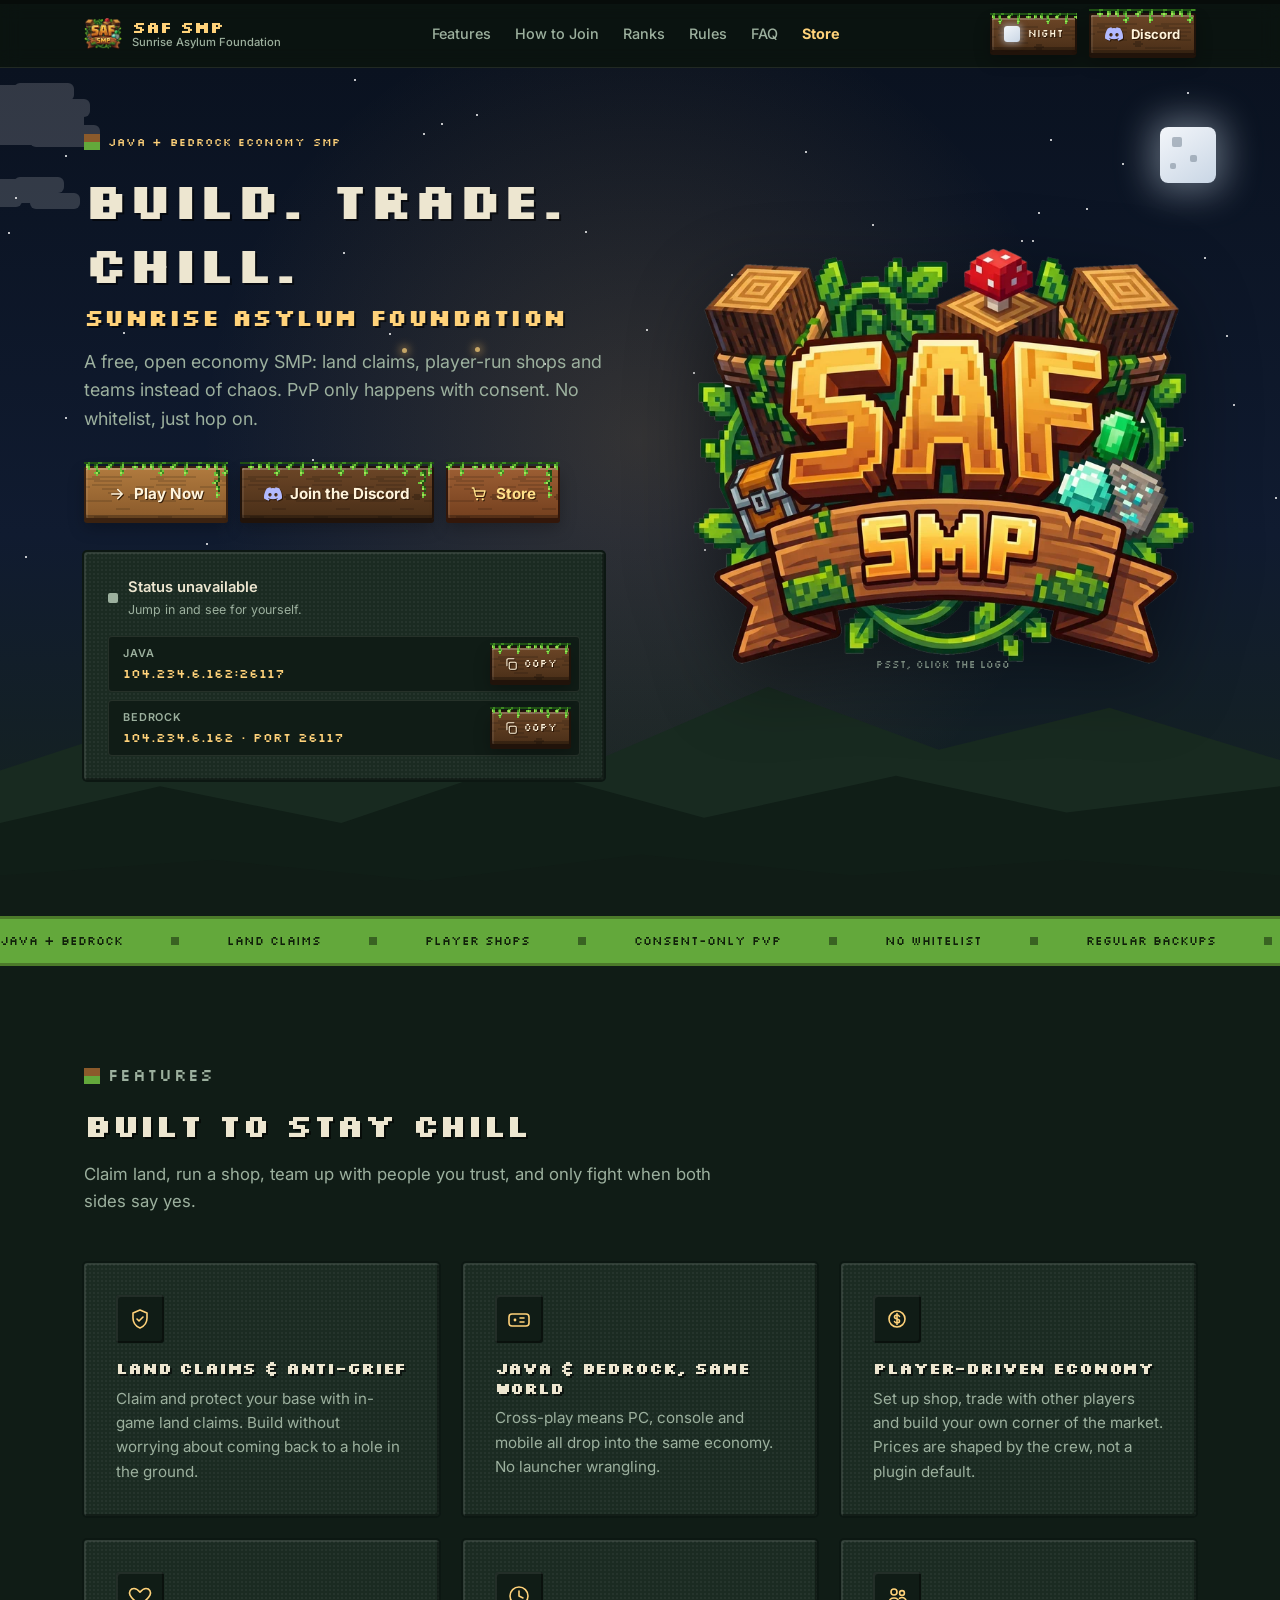
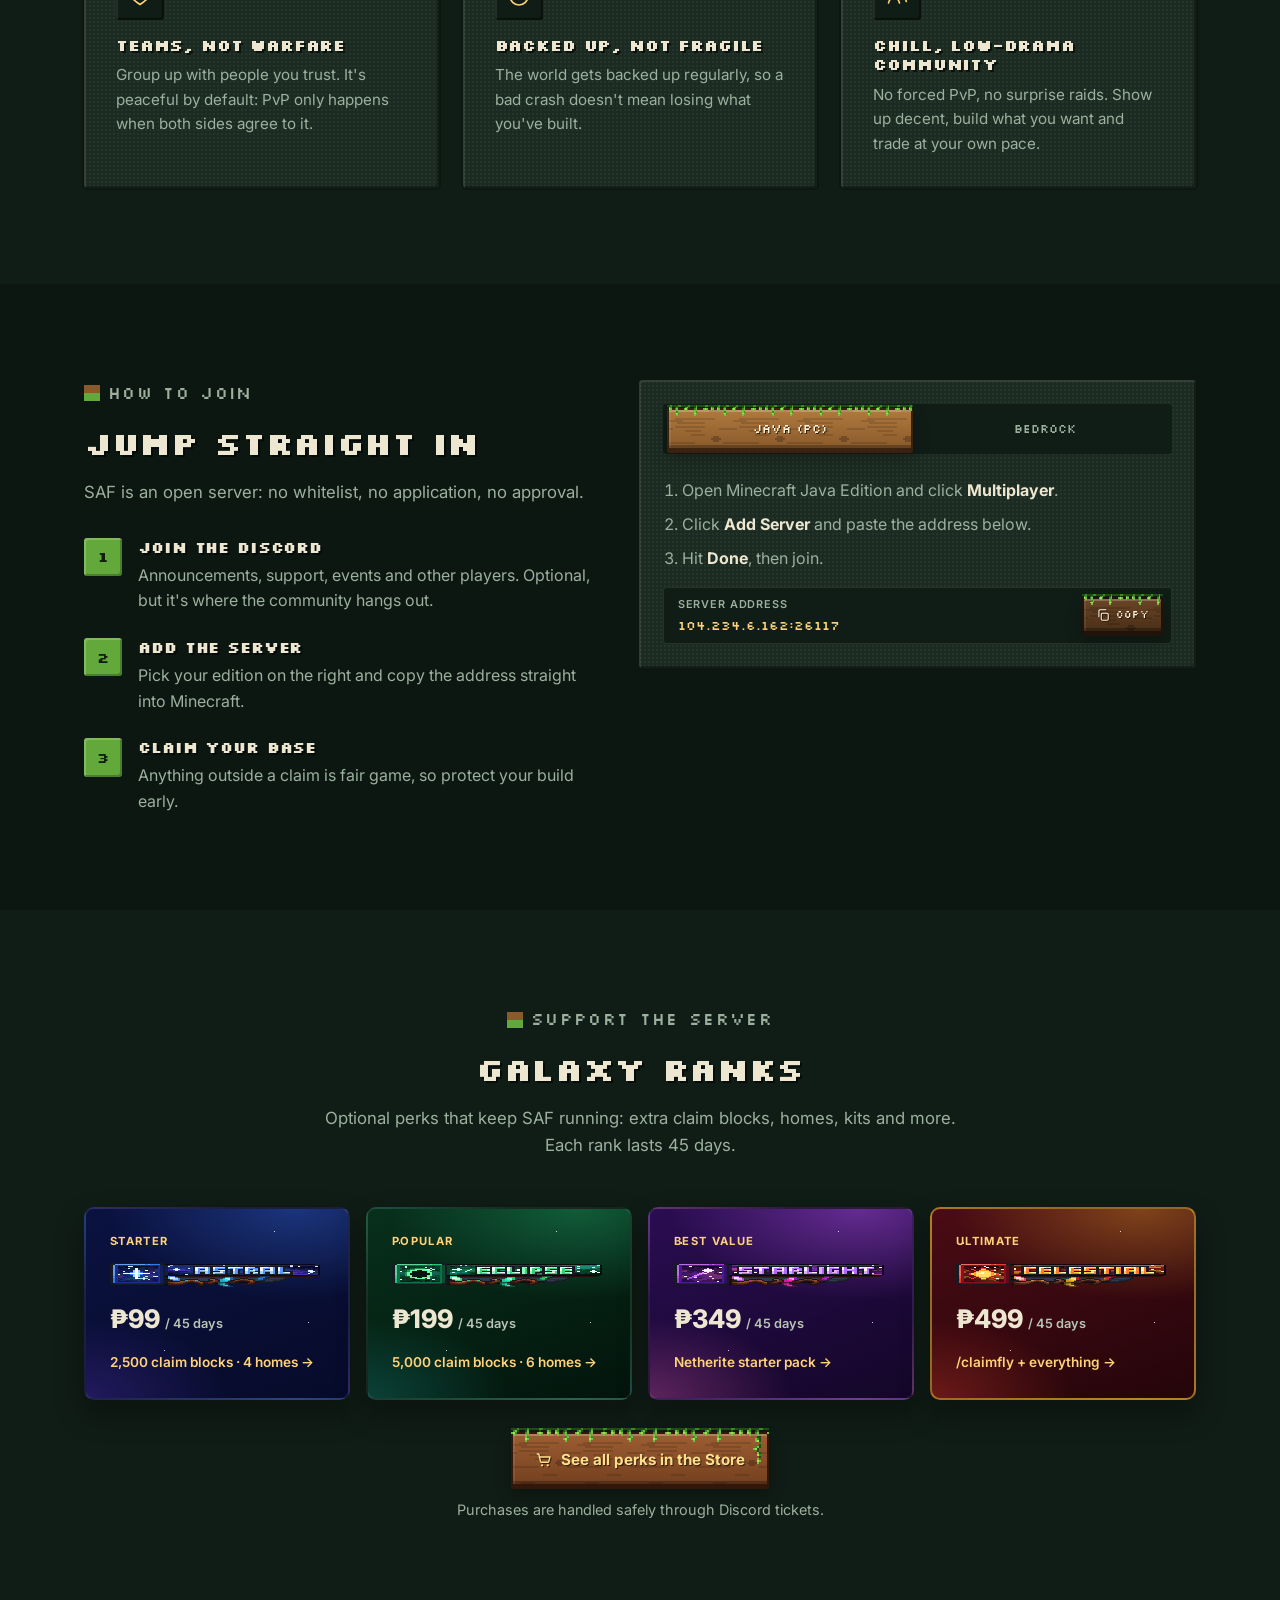
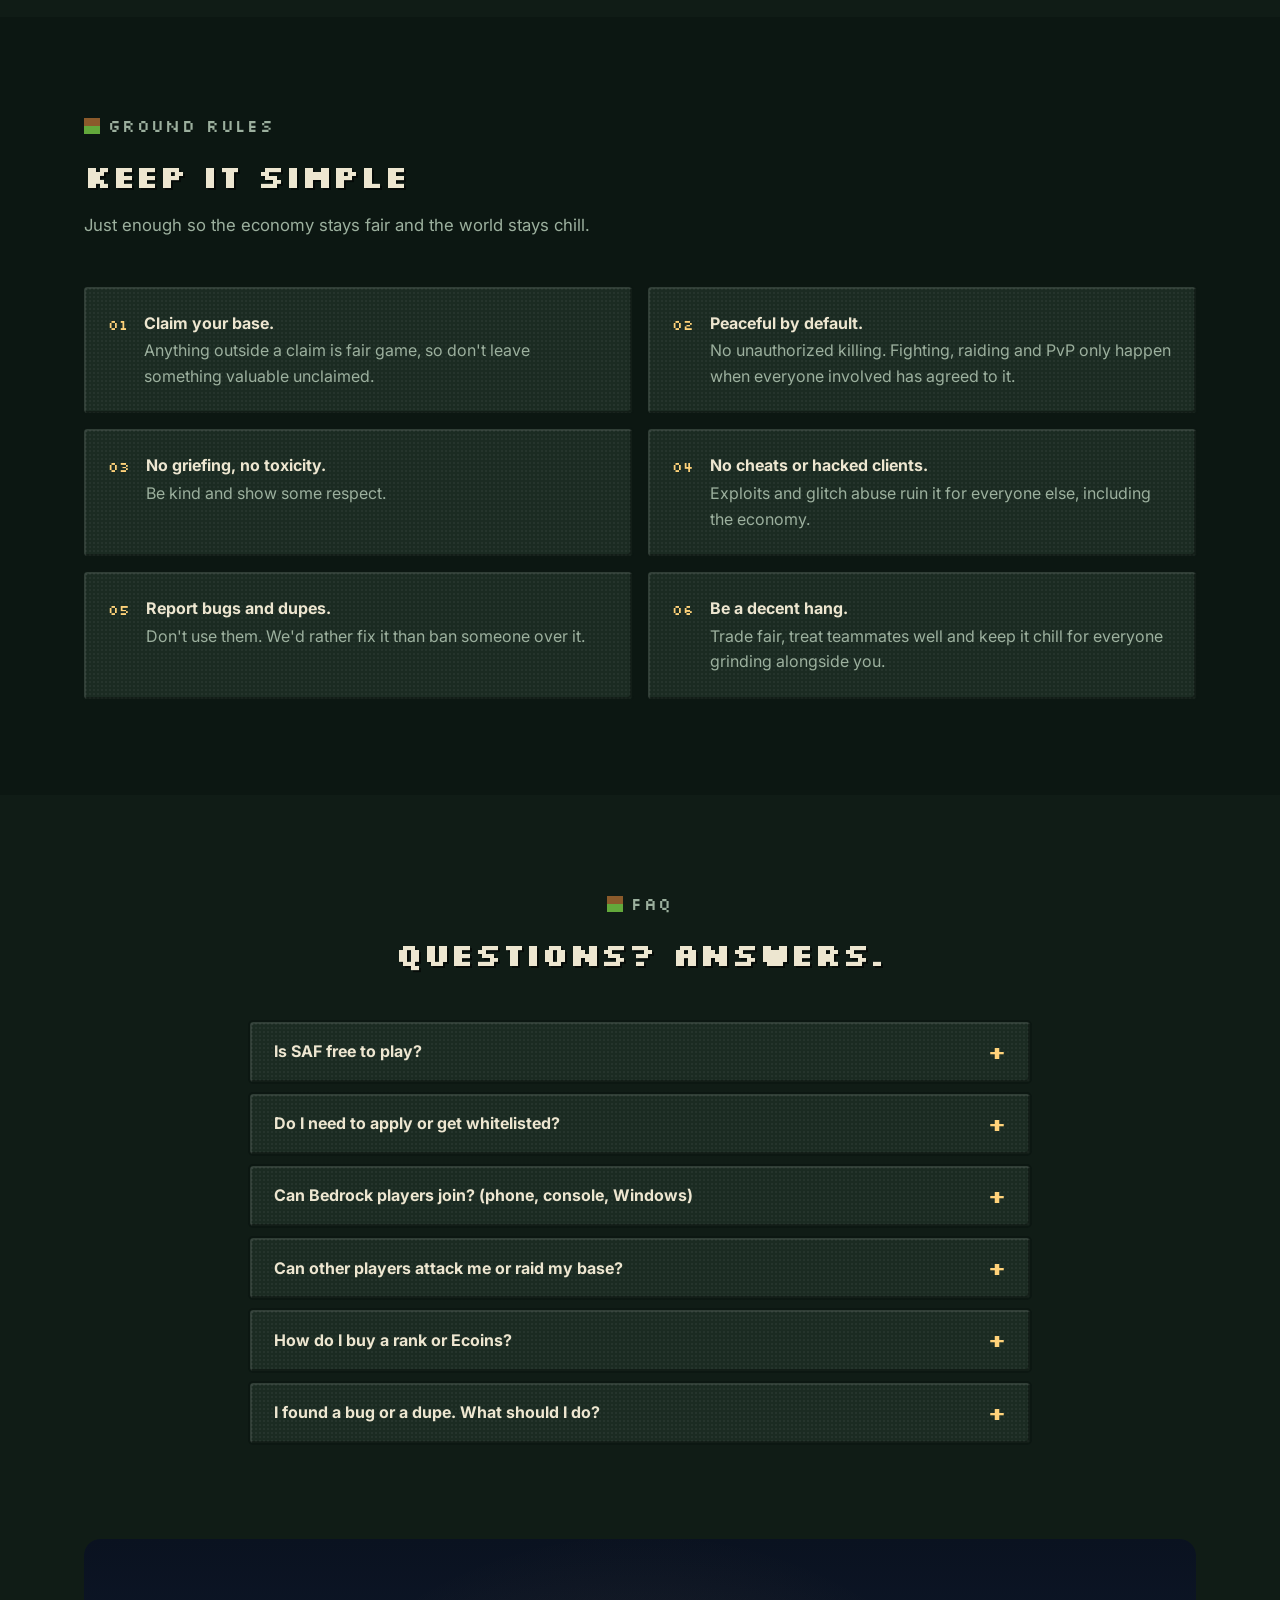
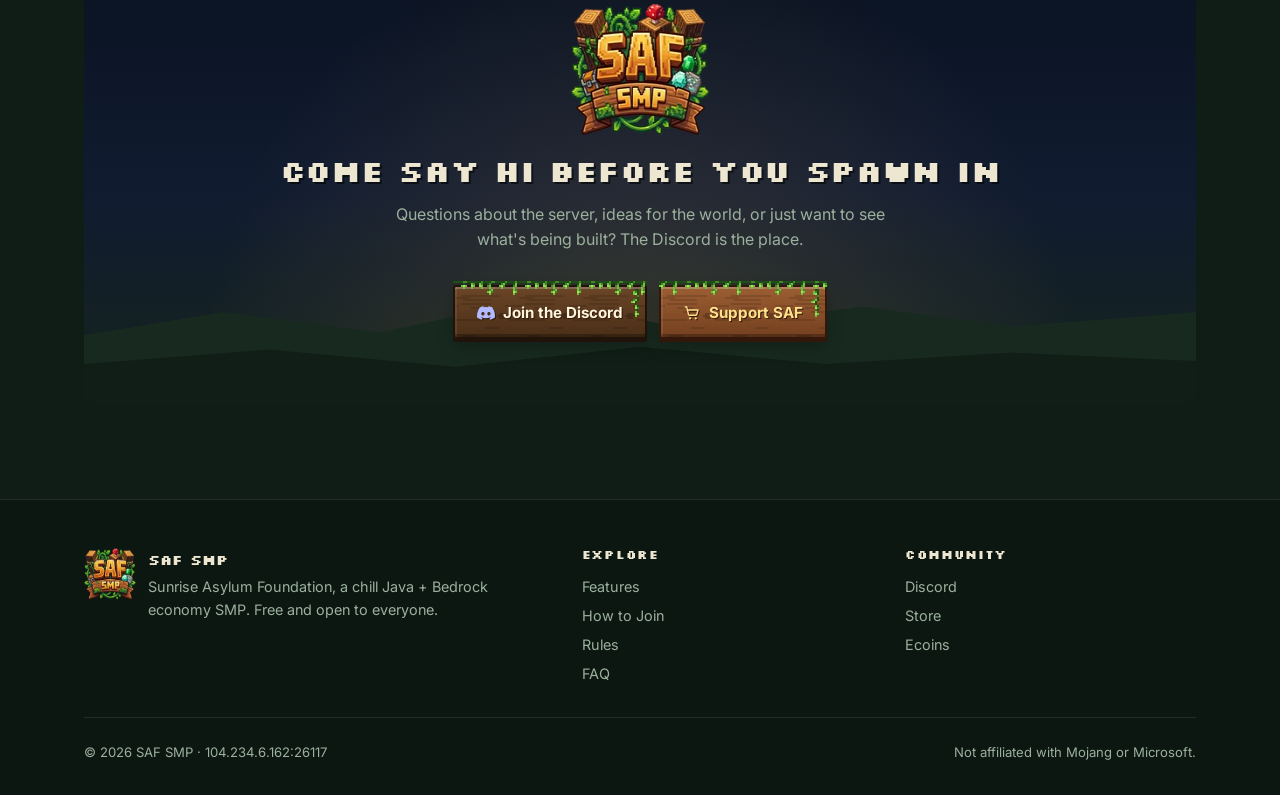
==== commit 27e8eb9f: "Point site at new server host 104.234.6.162:26117 Java address, Bedrock address/port, copy buttons a" ====
--- a/index.html
+++ b/index.html
@@ -246,12 +246,12 @@
           </div>
           <div class="server-card__addresses">
             <div class="address">
-              <span><span class="address__label">Java</span><span class="address__value" data-fill="java-address">play.safsmp.online</span></span>
-              <button type="button" class="copy-btn" data-copy-key="java" data-copy="play.safsmp.online" aria-label="Copy Java address"><svg aria-hidden="true"><use href="#icon-copy"/></svg>Copy<span class="copy-btn__tip">Copied!</span></button>
+              <span><span class="address__label">Java</span><span class="address__value" data-fill="java-address">104.234.6.162:26117</span></span>
+              <button type="button" class="copy-btn" data-copy-key="java" data-copy="104.234.6.162:26117" aria-label="Copy Java address"><svg aria-hidden="true"><use href="#icon-copy"/></svg>Copy<span class="copy-btn__tip">Copied!</span></button>
             </div>
             <div class="address">
-              <span><span class="address__label">Bedrock</span><span class="address__value"><span data-fill="bedrock-address">play.safsmp.online</span> · Port <span data-fill="bedrock-port">50338</span></span></span>
-              <button type="button" class="copy-btn" data-copy-key="bedrock" data-copy="play.safsmp.online:50338" aria-label="Copy Bedrock address"><svg aria-hidden="true"><use href="#icon-copy"/></svg>Copy<span class="copy-btn__tip">Copied!</span></button>
+              <span><span class="address__label">Bedrock</span><span class="address__value"><span data-fill="bedrock-address">104.234.6.162</span> · Port <span data-fill="bedrock-port">26117</span></span></span>
+              <button type="button" class="copy-btn" data-copy-key="bedrock" data-copy="104.234.6.162:26117" aria-label="Copy Bedrock address"><svg aria-hidden="true"><use href="#icon-copy"/></svg>Copy<span class="copy-btn__tip">Copied!</span></button>
             </div>
           </div>
         </div>
@@ -347,8 +347,8 @@
             <li>Hit <strong>Done</strong>, then join.</li>
           </ol>
           <div class="address">
-            <span><span class="address__label">Server Address</span><span class="address__value" data-fill="java-address">play.safsmp.online</span></span>
-            <button type="button" class="copy-btn" data-copy-key="java" data-copy="play.safsmp.online" aria-label="Copy Java address"><svg aria-hidden="true"><use href="#icon-copy"/></svg>Copy<span class="copy-btn__tip">Copied!</span></button>
+            <span><span class="address__label">Server Address</span><span class="address__value" data-fill="java-address">104.234.6.162:26117</span></span>
+            <button type="button" class="copy-btn" data-copy-key="java" data-copy="104.234.6.162:26117" aria-label="Copy Java address"><svg aria-hidden="true"><use href="#icon-copy"/></svg>Copy<span class="copy-btn__tip">Copied!</span></button>
           </div>
         </div>
         <div class="tabpanel" id="panel-bedrock" role="tabpanel" aria-labelledby="tab-bedrock" hidden>
@@ -358,12 +358,12 @@
             <li>Enter the address and port below, save, then join.</li>
           </ol>
           <div class="address">
-            <span><span class="address__label">Server Address</span><span class="address__value" data-fill="bedrock-address">play.safsmp.online</span></span>
-            <button type="button" class="copy-btn" data-copy="play.safsmp.online" data-fill-copy="bedrock-address" aria-label="Copy Bedrock address"><svg aria-hidden="true"><use href="#icon-copy"/></svg>Copy<span class="copy-btn__tip">Copied!</span></button>
+            <span><span class="address__label">Server Address</span><span class="address__value" data-fill="bedrock-address">104.234.6.162</span></span>
+            <button type="button" class="copy-btn" data-copy="104.234.6.162" data-fill-copy="bedrock-address" aria-label="Copy Bedrock address"><svg aria-hidden="true"><use href="#icon-copy"/></svg>Copy<span class="copy-btn__tip">Copied!</span></button>
           </div>
           <div class="address">
-            <span><span class="address__label">Port</span><span class="address__value" data-fill="bedrock-port">50338</span></span>
-            <button type="button" class="copy-btn" data-copy="50338" data-fill-copy="bedrock-port" aria-label="Copy Bedrock port"><svg aria-hidden="true"><use href="#icon-copy"/></svg>Copy<span class="copy-btn__tip">Copied!</span></button>
+            <span><span class="address__label">Port</span><span class="address__value" data-fill="bedrock-port">26117</span></span>
+            <button type="button" class="copy-btn" data-copy="26117" data-fill-copy="bedrock-port" aria-label="Copy Bedrock port"><svg aria-hidden="true"><use href="#icon-copy"/></svg>Copy<span class="copy-btn__tip">Copied!</span></button>
           </div>
         </div>
       </div>
@@ -440,7 +440,7 @@
       <div class="faq">
         <details class="gui-panel reveal"><summary>Is SAF free to play?</summary><p>Yes. The server is free and open to everyone. Ranks in the store are optional perks that help keep the server running.</p></details>
         <details class="gui-panel reveal"><summary>Do I need to apply or get whitelisted?</summary><p>No. There's no whitelist and no application. Add the server and join.</p></details>
-        <details class="gui-panel reveal"><summary>Can Bedrock players join? (phone, console, Windows)</summary><p>Yes. Java and Bedrock players share the same world. On Bedrock, use the address <strong><span data-fill="bedrock-address">play.safsmp.online</span></strong> with port <strong><span data-fill="bedrock-port">50338</span></strong>.</p></details>
+        <details class="gui-panel reveal"><summary>Can Bedrock players join? (phone, console, Windows)</summary><p>Yes. Java and Bedrock players share the same world. On Bedrock, use the address <strong><span data-fill="bedrock-address">104.234.6.162</span></strong> with port <strong><span data-fill="bedrock-port">26117</span></strong>.</p></details>
         <details class="gui-panel reveal"><summary>Can other players attack me or raid my base?</summary><p>PvP only happens when both sides agree to it. Claimed land is protected, but anything outside a claim is fair game, so claim your base early.</p></details>
         <details class="gui-panel reveal"><summary>How do I buy a rank or Ecoins?</summary><p>Join the Discord and open a support ticket. Staff will send payment details and give you your purchase in-game. See the <a href="/store#how">store</a> for the full steps.</p></details>
         <details class="gui-panel reveal"><summary>I found a bug or a dupe. What should I do?</summary><p>Report it in the Discord instead of using it. We'd rather fix it than ban someone over it.</p></details>
@@ -498,7 +498,7 @@
       </div>
     </div>
     <div class="footer__bottom">
-      <span>© <span id="year">2026</span> SAF SMP · <span data-fill="java-address">play.safsmp.online</span></span>
+      <span>© <span id="year">2026</span> SAF SMP · <span data-fill="java-address">104.234.6.162:26117</span></span>
       <span>Not affiliated with Mojang or Microsoft.</span>
     </div>
   </div>
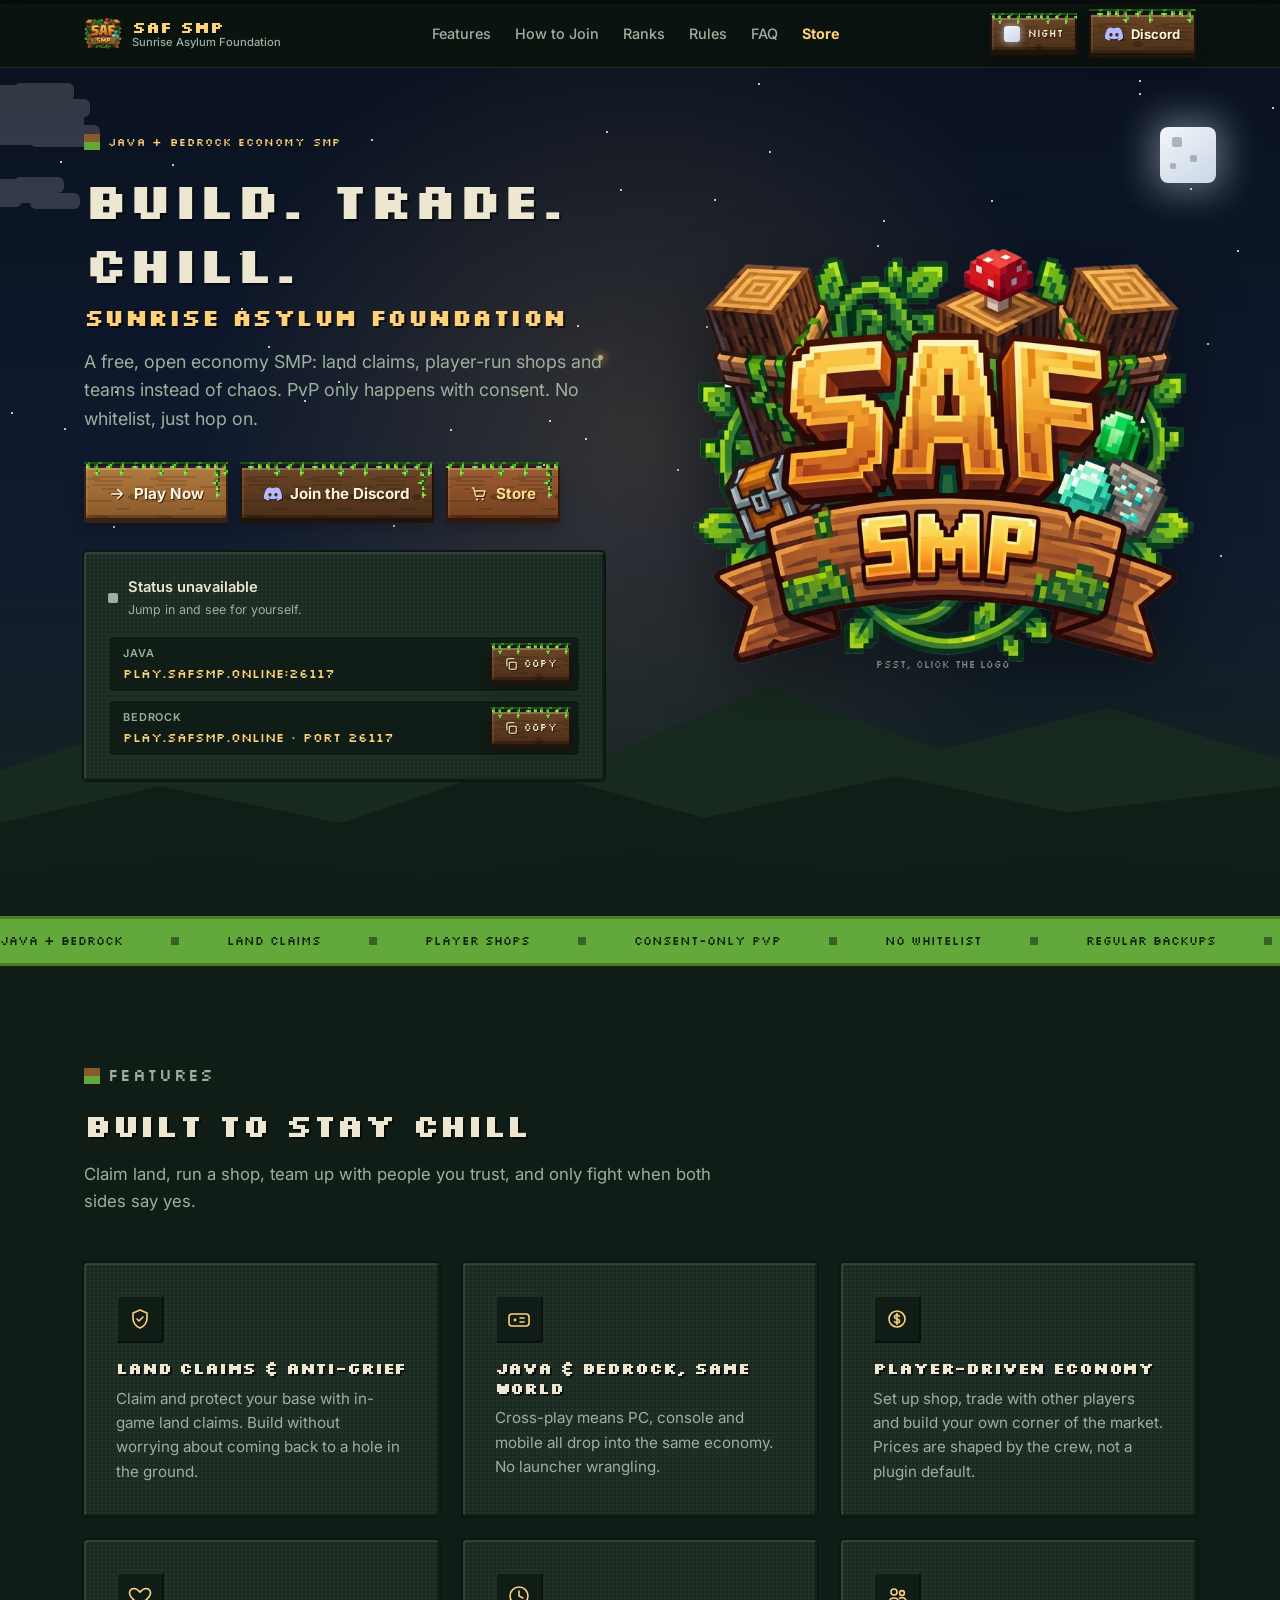
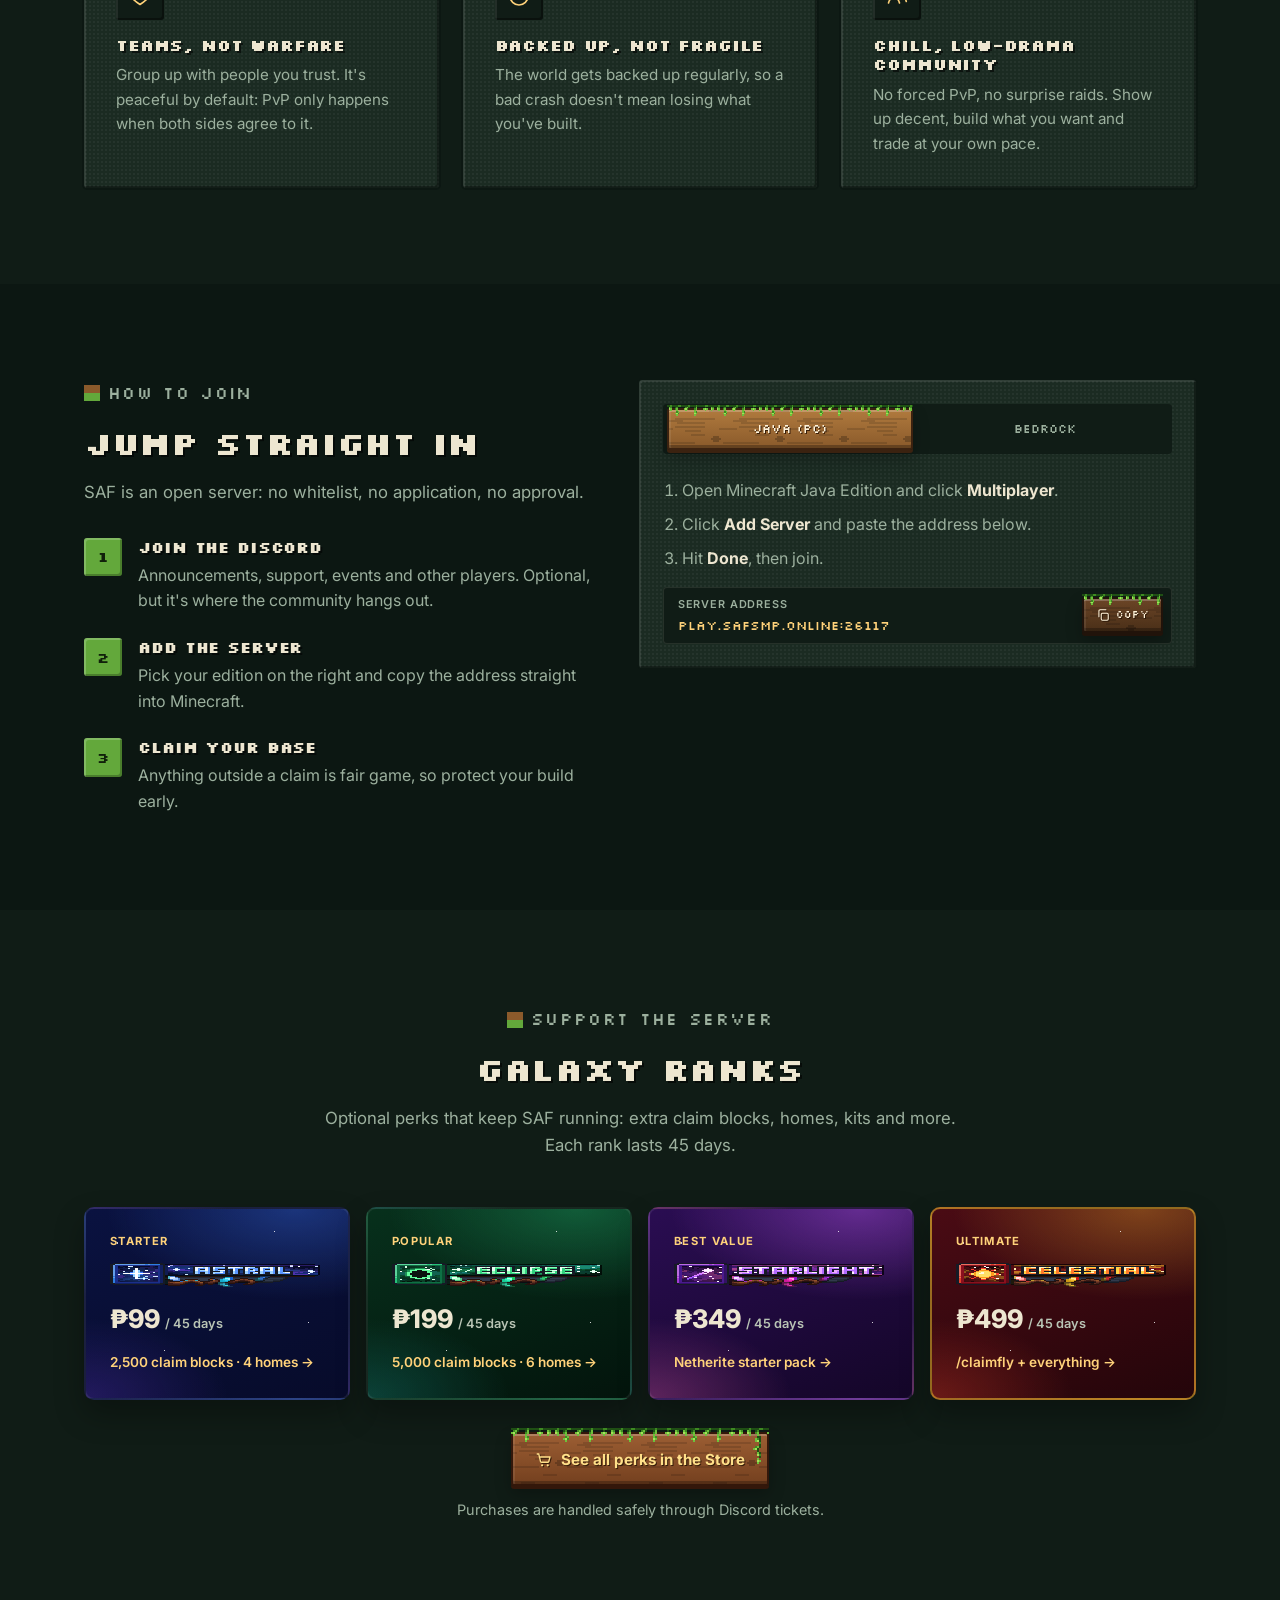
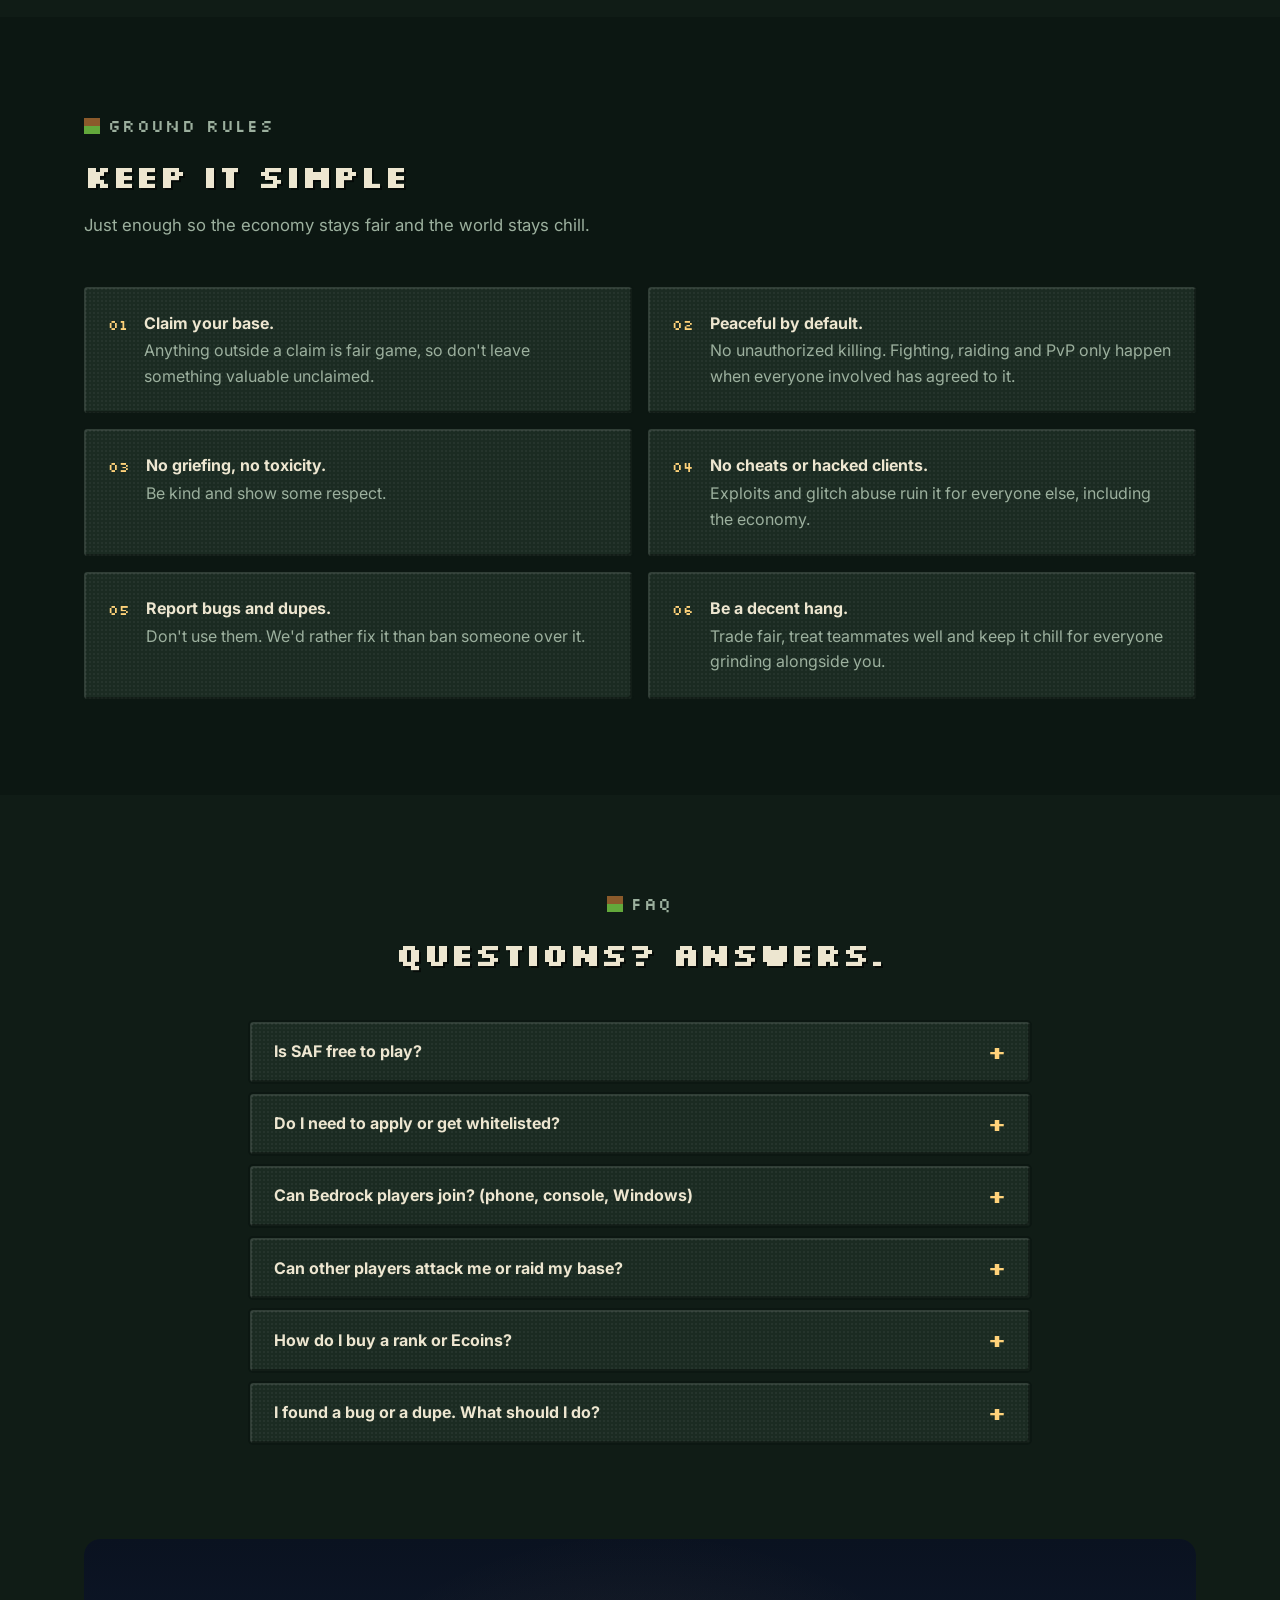
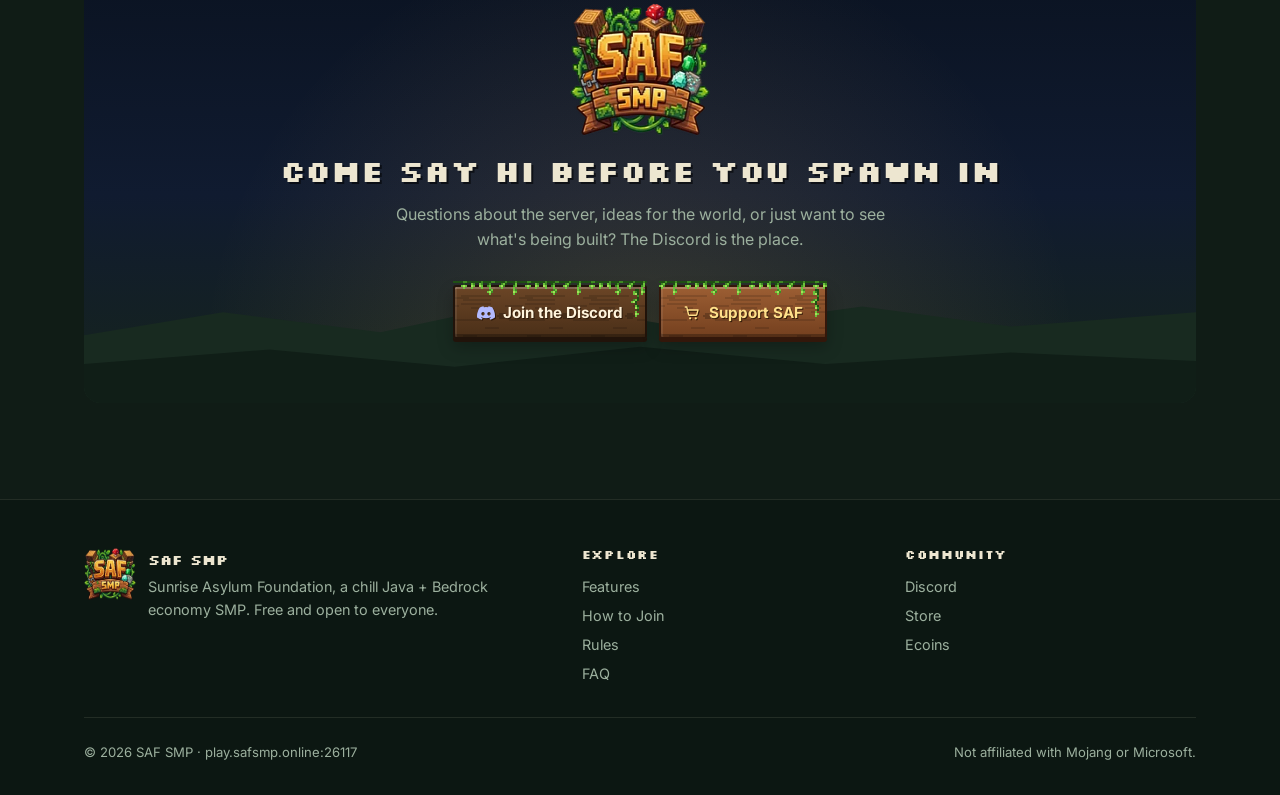
==== commit cb4c97c2: "Use play.safsmp.online with the new port 26117 The server is still reached through play.safsmp.onlin" ====
--- a/index.html
+++ b/index.html
@@ -246,12 +246,12 @@
           </div>
           <div class="server-card__addresses">
             <div class="address">
-              <span><span class="address__label">Java</span><span class="address__value" data-fill="java-address">104.234.6.162:26117</span></span>
-              <button type="button" class="copy-btn" data-copy-key="java" data-copy="104.234.6.162:26117" aria-label="Copy Java address"><svg aria-hidden="true"><use href="#icon-copy"/></svg>Copy<span class="copy-btn__tip">Copied!</span></button>
+              <span><span class="address__label">Java</span><span class="address__value" data-fill="java-address">play.safsmp.online:26117</span></span>
+              <button type="button" class="copy-btn" data-copy-key="java" data-copy="play.safsmp.online:26117" aria-label="Copy Java address"><svg aria-hidden="true"><use href="#icon-copy"/></svg>Copy<span class="copy-btn__tip">Copied!</span></button>
             </div>
             <div class="address">
-              <span><span class="address__label">Bedrock</span><span class="address__value"><span data-fill="bedrock-address">104.234.6.162</span> · Port <span data-fill="bedrock-port">26117</span></span></span>
-              <button type="button" class="copy-btn" data-copy-key="bedrock" data-copy="104.234.6.162:26117" aria-label="Copy Bedrock address"><svg aria-hidden="true"><use href="#icon-copy"/></svg>Copy<span class="copy-btn__tip">Copied!</span></button>
+              <span><span class="address__label">Bedrock</span><span class="address__value"><span data-fill="bedrock-address">play.safsmp.online</span> · Port <span data-fill="bedrock-port">26117</span></span></span>
+              <button type="button" class="copy-btn" data-copy-key="bedrock" data-copy="play.safsmp.online:26117" aria-label="Copy Bedrock address"><svg aria-hidden="true"><use href="#icon-copy"/></svg>Copy<span class="copy-btn__tip">Copied!</span></button>
             </div>
           </div>
         </div>
@@ -347,8 +347,8 @@
             <li>Hit <strong>Done</strong>, then join.</li>
           </ol>
           <div class="address">
-            <span><span class="address__label">Server Address</span><span class="address__value" data-fill="java-address">104.234.6.162:26117</span></span>
-            <button type="button" class="copy-btn" data-copy-key="java" data-copy="104.234.6.162:26117" aria-label="Copy Java address"><svg aria-hidden="true"><use href="#icon-copy"/></svg>Copy<span class="copy-btn__tip">Copied!</span></button>
+            <span><span class="address__label">Server Address</span><span class="address__value" data-fill="java-address">play.safsmp.online:26117</span></span>
+            <button type="button" class="copy-btn" data-copy-key="java" data-copy="play.safsmp.online:26117" aria-label="Copy Java address"><svg aria-hidden="true"><use href="#icon-copy"/></svg>Copy<span class="copy-btn__tip">Copied!</span></button>
           </div>
         </div>
         <div class="tabpanel" id="panel-bedrock" role="tabpanel" aria-labelledby="tab-bedrock" hidden>
@@ -358,8 +358,8 @@
             <li>Enter the address and port below, save, then join.</li>
           </ol>
           <div class="address">
-            <span><span class="address__label">Server Address</span><span class="address__value" data-fill="bedrock-address">104.234.6.162</span></span>
-            <button type="button" class="copy-btn" data-copy="104.234.6.162" data-fill-copy="bedrock-address" aria-label="Copy Bedrock address"><svg aria-hidden="true"><use href="#icon-copy"/></svg>Copy<span class="copy-btn__tip">Copied!</span></button>
+            <span><span class="address__label">Server Address</span><span class="address__value" data-fill="bedrock-address">play.safsmp.online</span></span>
+            <button type="button" class="copy-btn" data-copy="play.safsmp.online" data-fill-copy="bedrock-address" aria-label="Copy Bedrock address"><svg aria-hidden="true"><use href="#icon-copy"/></svg>Copy<span class="copy-btn__tip">Copied!</span></button>
           </div>
           <div class="address">
             <span><span class="address__label">Port</span><span class="address__value" data-fill="bedrock-port">26117</span></span>
@@ -440,7 +440,7 @@
       <div class="faq">
         <details class="gui-panel reveal"><summary>Is SAF free to play?</summary><p>Yes. The server is free and open to everyone. Ranks in the store are optional perks that help keep the server running.</p></details>
         <details class="gui-panel reveal"><summary>Do I need to apply or get whitelisted?</summary><p>No. There's no whitelist and no application. Add the server and join.</p></details>
-        <details class="gui-panel reveal"><summary>Can Bedrock players join? (phone, console, Windows)</summary><p>Yes. Java and Bedrock players share the same world. On Bedrock, use the address <strong><span data-fill="bedrock-address">104.234.6.162</span></strong> with port <strong><span data-fill="bedrock-port">26117</span></strong>.</p></details>
+        <details class="gui-panel reveal"><summary>Can Bedrock players join? (phone, console, Windows)</summary><p>Yes. Java and Bedrock players share the same world. On Bedrock, use the address <strong><span data-fill="bedrock-address">play.safsmp.online</span></strong> with port <strong><span data-fill="bedrock-port">26117</span></strong>.</p></details>
         <details class="gui-panel reveal"><summary>Can other players attack me or raid my base?</summary><p>PvP only happens when both sides agree to it. Claimed land is protected, but anything outside a claim is fair game, so claim your base early.</p></details>
         <details class="gui-panel reveal"><summary>How do I buy a rank or Ecoins?</summary><p>Join the Discord and open a support ticket. Staff will send payment details and give you your purchase in-game. See the <a href="/store#how">store</a> for the full steps.</p></details>
         <details class="gui-panel reveal"><summary>I found a bug or a dupe. What should I do?</summary><p>Report it in the Discord instead of using it. We'd rather fix it than ban someone over it.</p></details>
@@ -498,7 +498,7 @@
       </div>
     </div>
     <div class="footer__bottom">
-      <span>© <span id="year">2026</span> SAF SMP · <span data-fill="java-address">104.234.6.162:26117</span></span>
+      <span>© <span id="year">2026</span> SAF SMP · <span data-fill="java-address">play.safsmp.online:26117</span></span>
       <span>Not affiliated with Mojang or Microsoft.</span>
     </div>
   </div>
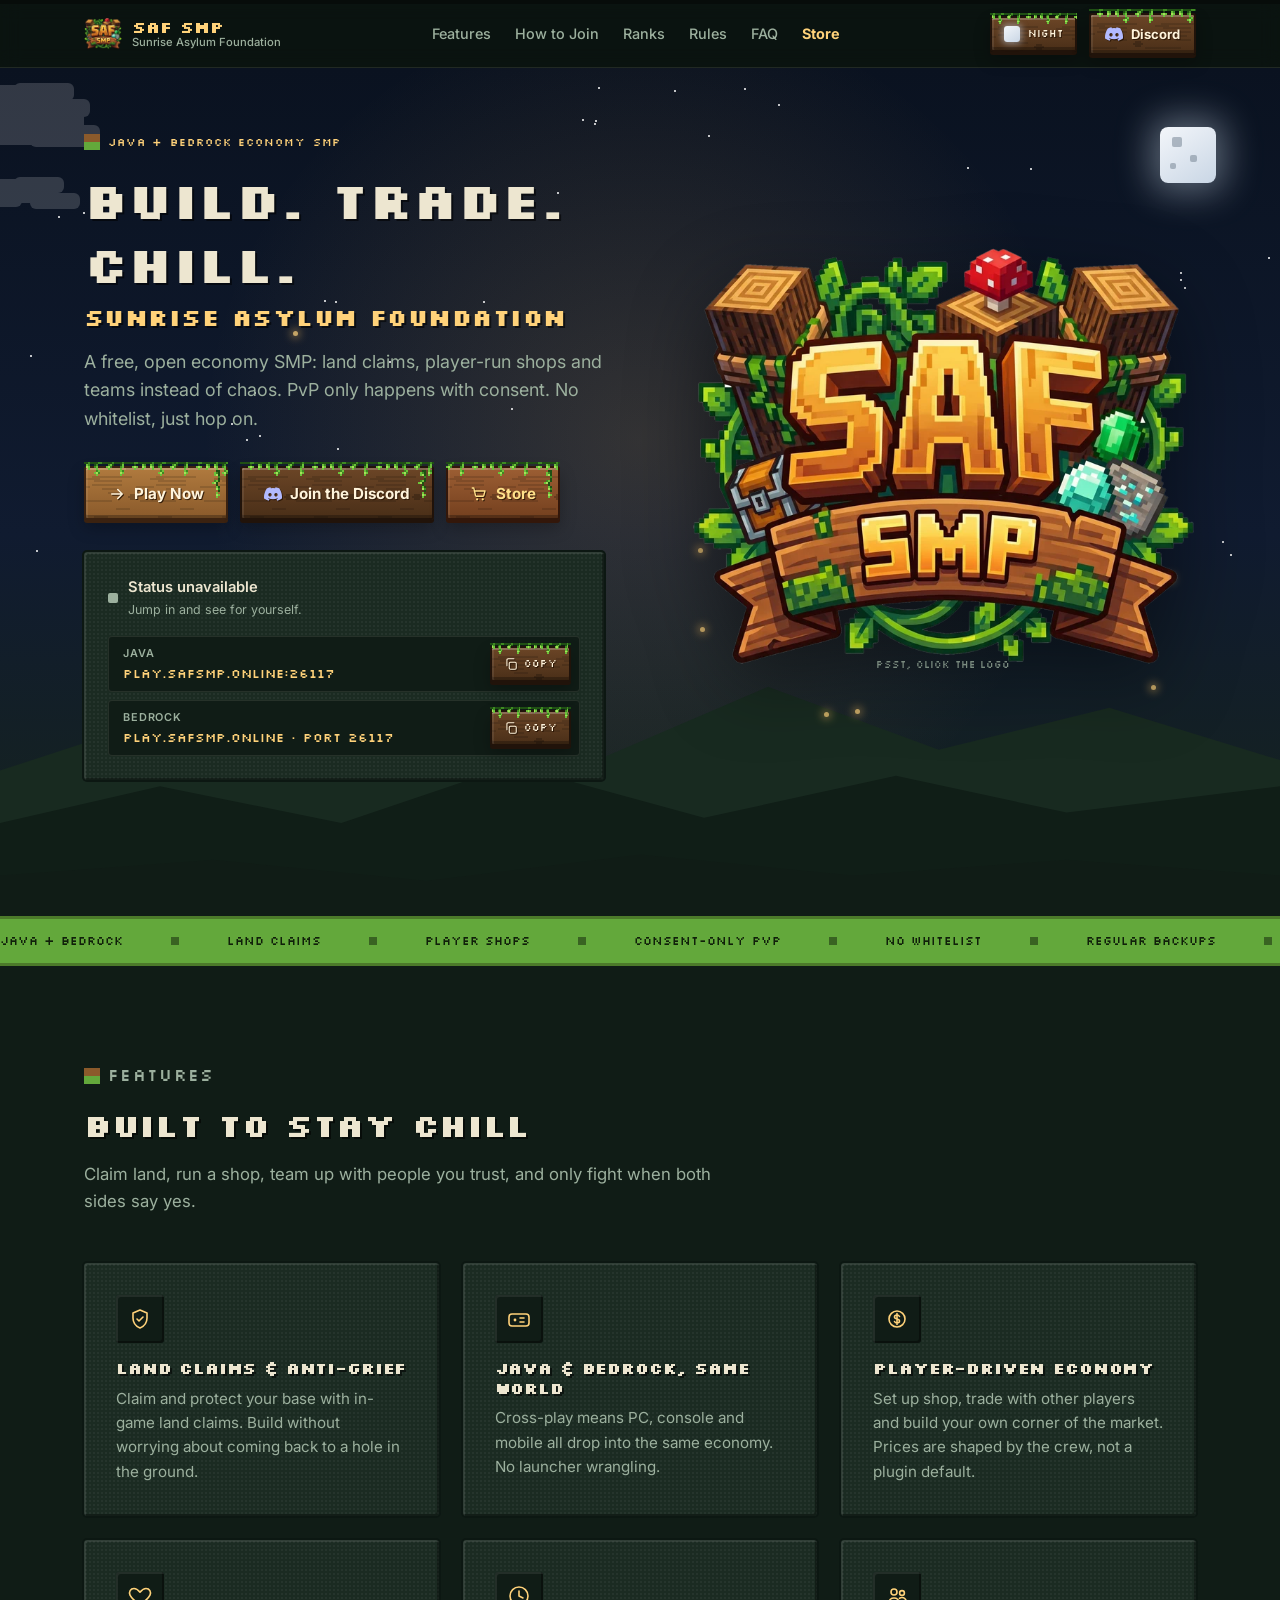
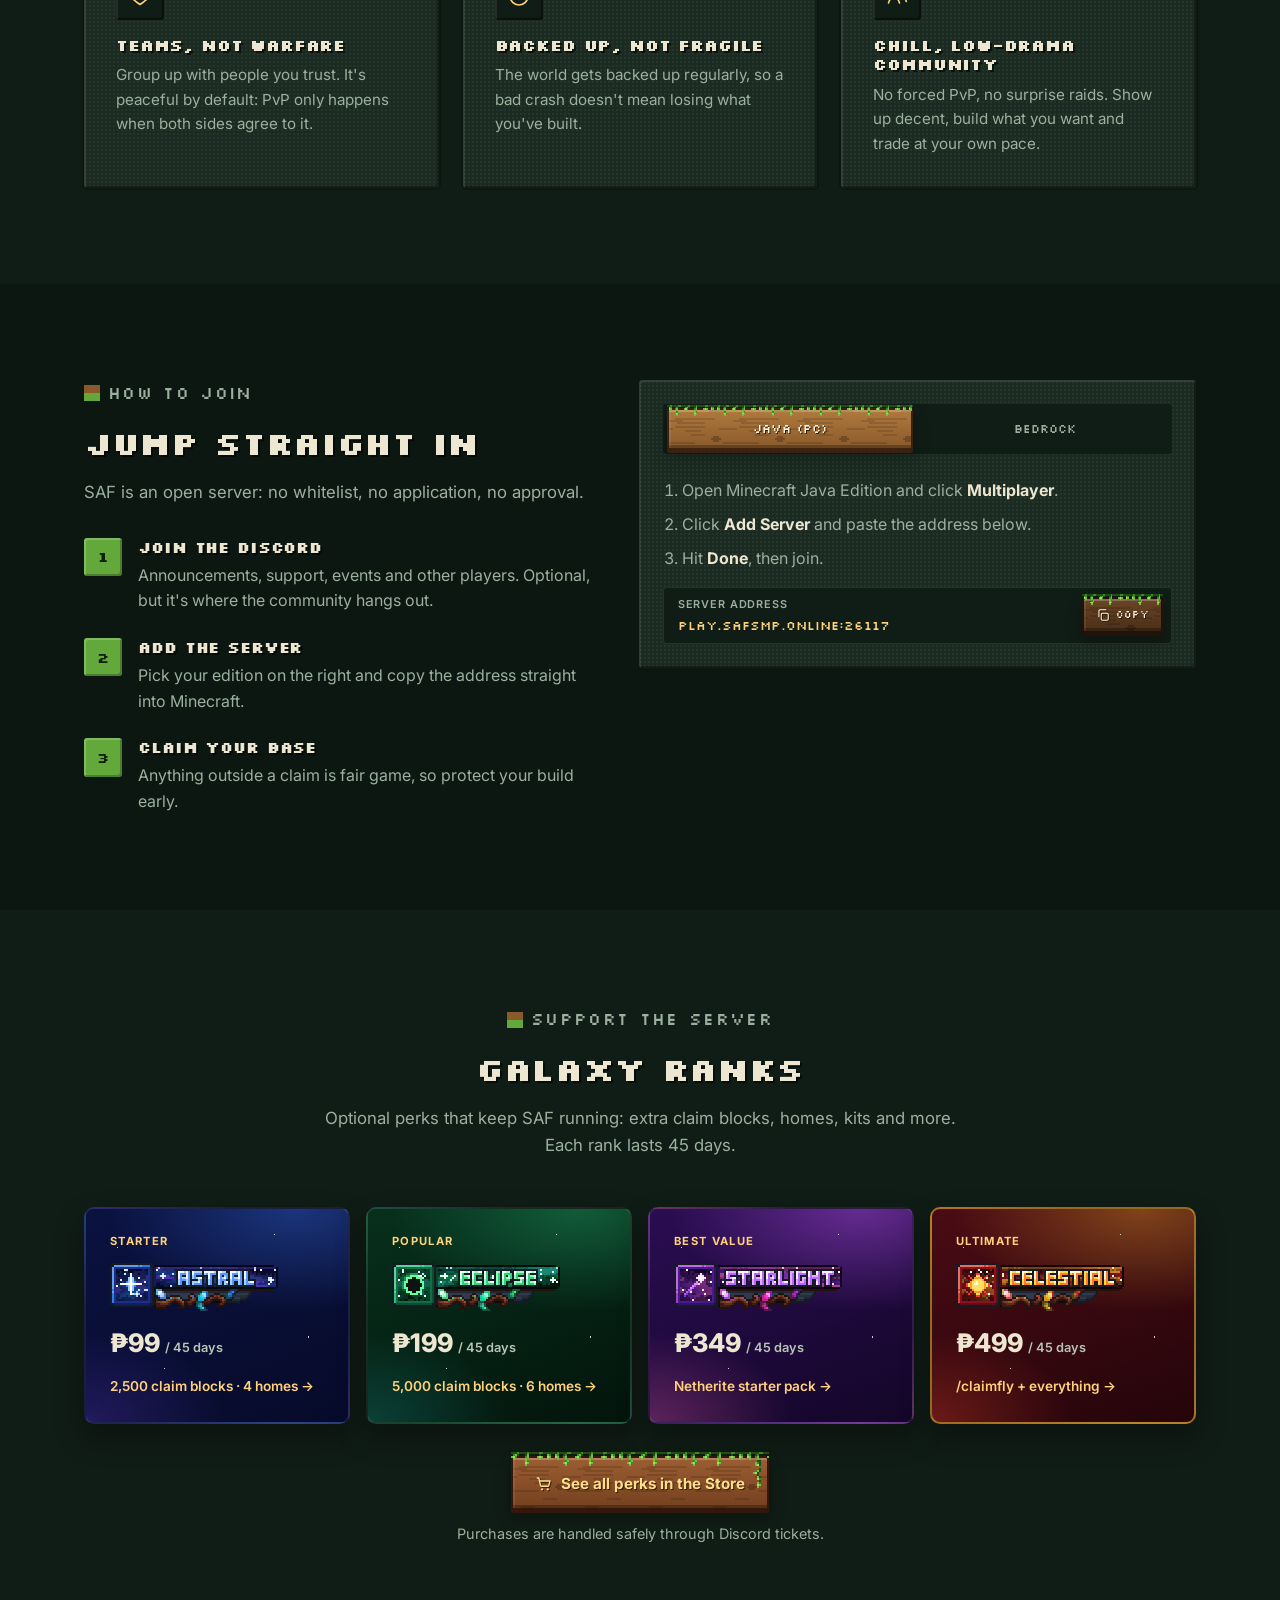
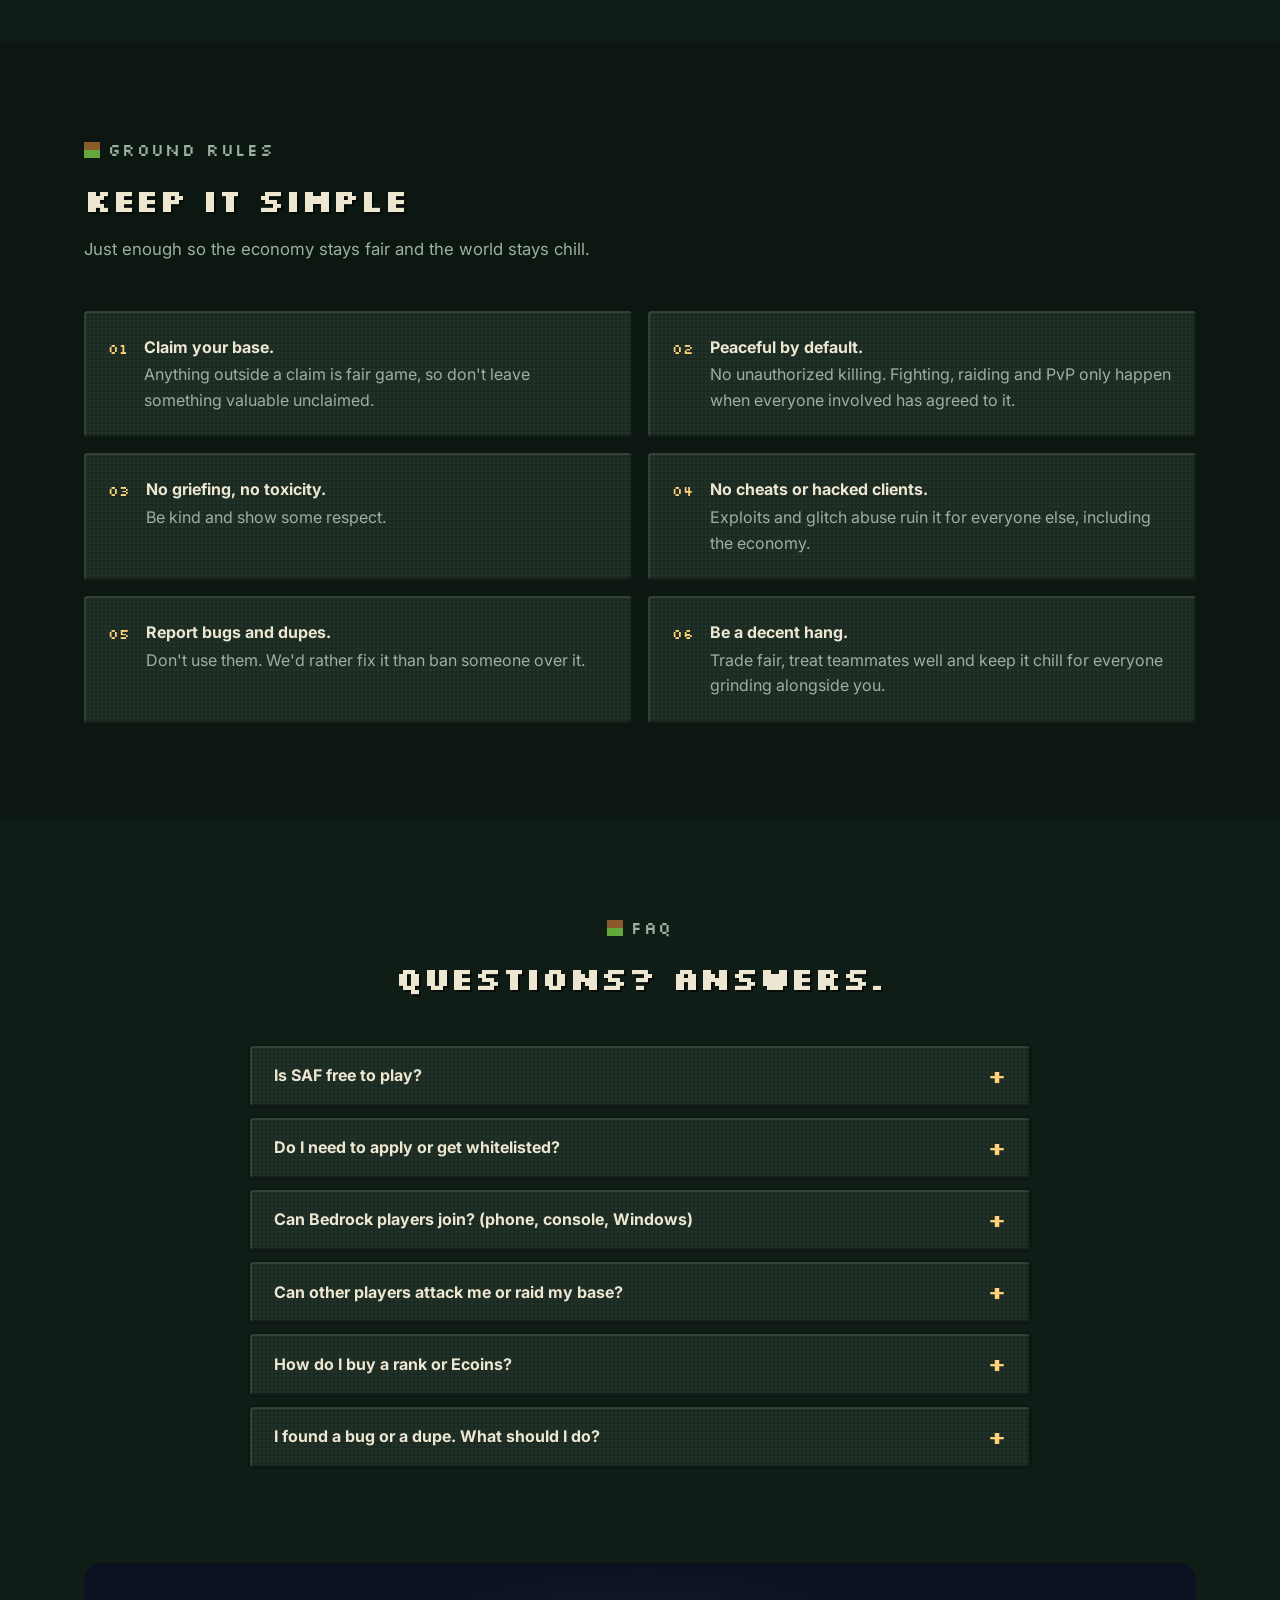
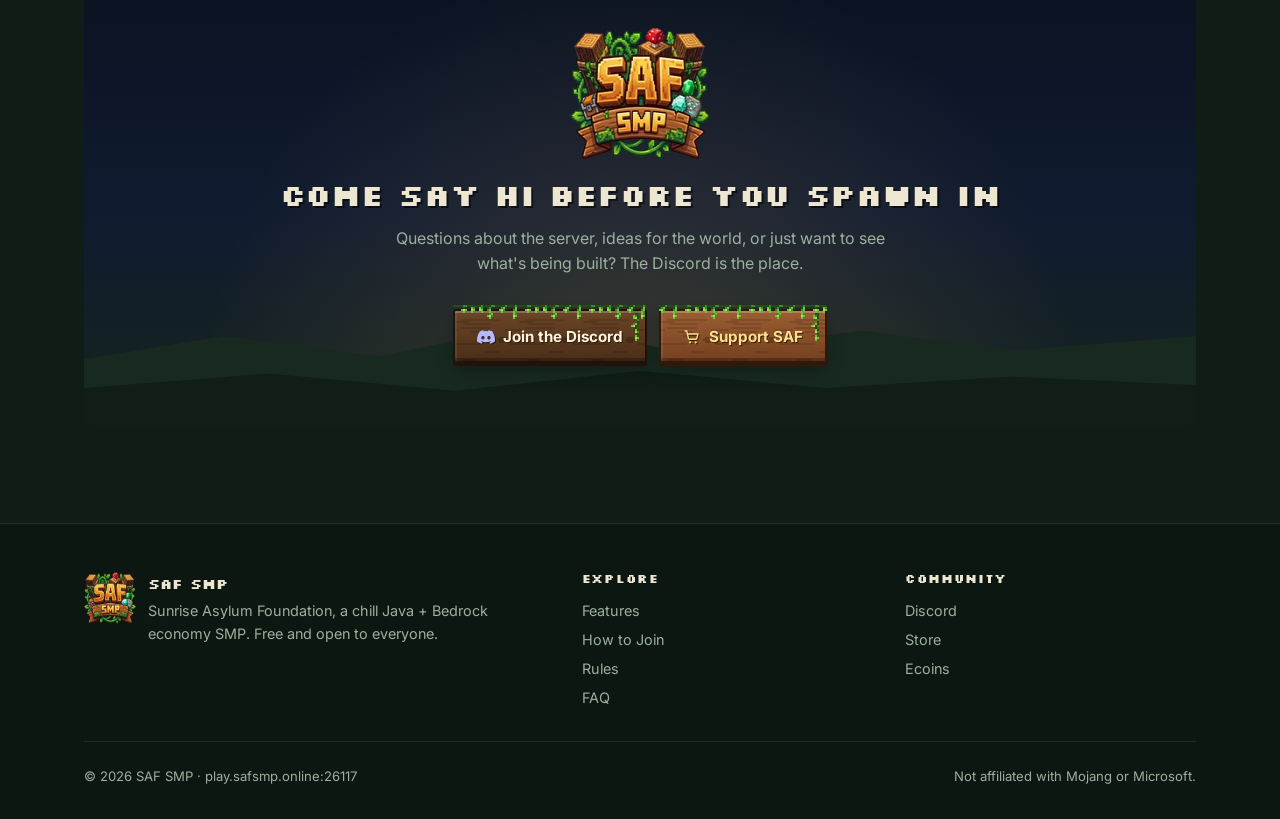
==== commit aa9ee22f: "Fix rank cards: duplicate "Best value" ribbon and blurry badges - Remove the corner ribbon on Starli" ====
--- a/index.html
+++ b/index.html
@@ -105,7 +105,7 @@
   /* ---------- Ranks preview ---------- */
   .ranks{ display:grid; grid-template-columns:repeat(4,1fr); gap:var(--space-4); margin-bottom:var(--space-6); }
   @media (max-width:960px){ .ranks{ grid-template-columns:repeat(2,1fr); } }
-  @media (max-width:480px){ .ranks{ grid-template-columns:1fr; } }
+  @media (max-width:600px){ .ranks{ grid-template-columns:1fr; } }
   .rank{
     position:relative; display:flex; flex-direction:column; gap:var(--space-3); padding:var(--space-5);
     border-radius:var(--radius-md); text-decoration:none; color:#EDE6D0; overflow:hidden;
@@ -117,7 +117,9 @@
     background-image:radial-gradient(1.5px 1.5px at 12% 18%,#fff 50%,transparent 51%),radial-gradient(1px 1px at 72% 12%,#fff 50%,transparent 51%),radial-gradient(1.5px 1.5px at 85% 60%,#fff 50%,transparent 51%),radial-gradient(1px 1px at 30% 75%,#fff 50%,transparent 51%); }
   .rank > *{ position:relative; }
   .rank__tag{ font-size:.7rem; font-weight:700; letter-spacing:.12em; text-transform:uppercase; color:#FFD27A; }
-  .rank img{ width:100%; max-width:210px; image-rendering:pixelated; }
+  /* 84x24 pixel-art badges: whole-number scaling only (2x, 3x on phones) */
+  .rank img{ width:168px; height:48px; image-rendering:pixelated; }
+  @media (max-width:600px){ .rank img{ width:252px; height:72px; } }
   .rank__price{ font-size:1.6rem; font-weight:800; }
   .rank__price small{ font-size:.8rem; color:#B9C4B5; font-weight:600; }
   .rank__more{ font-size:.85rem; color:#FFD27A; font-weight:600; margin-top:auto; }
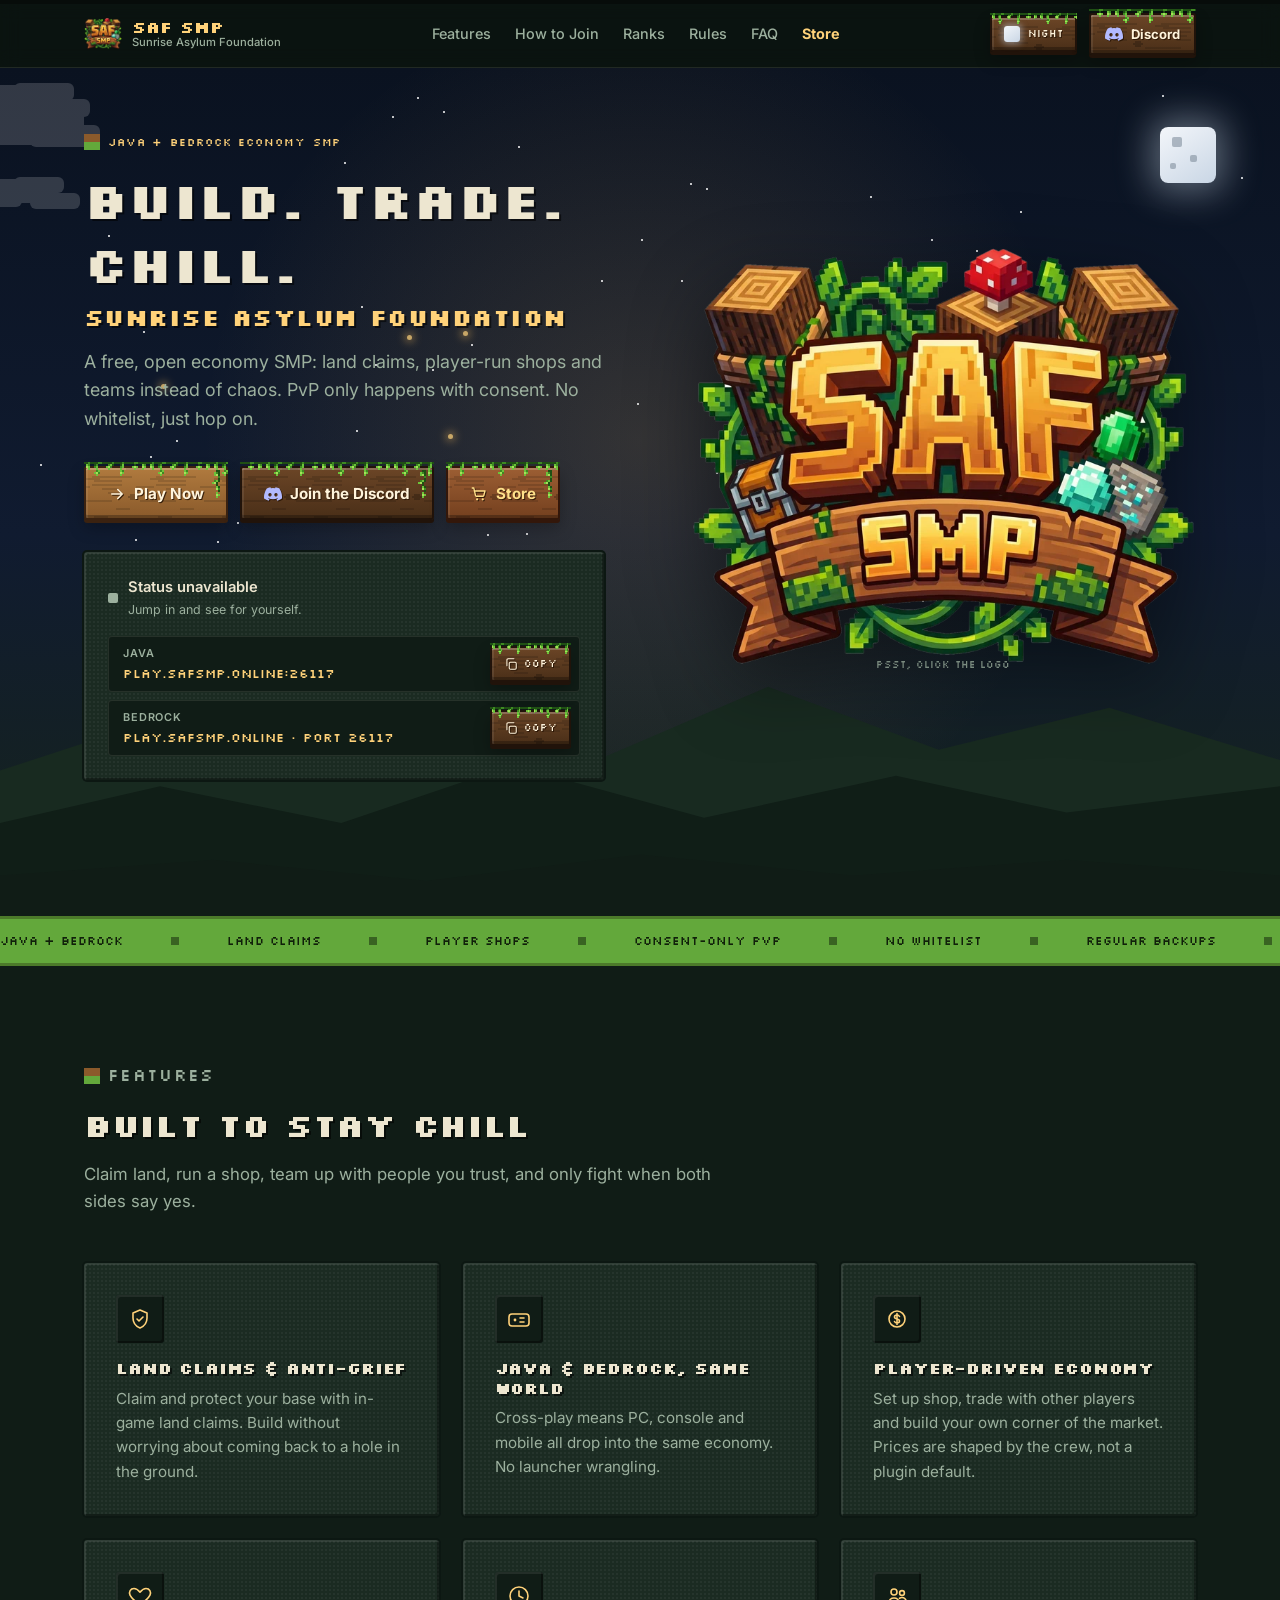
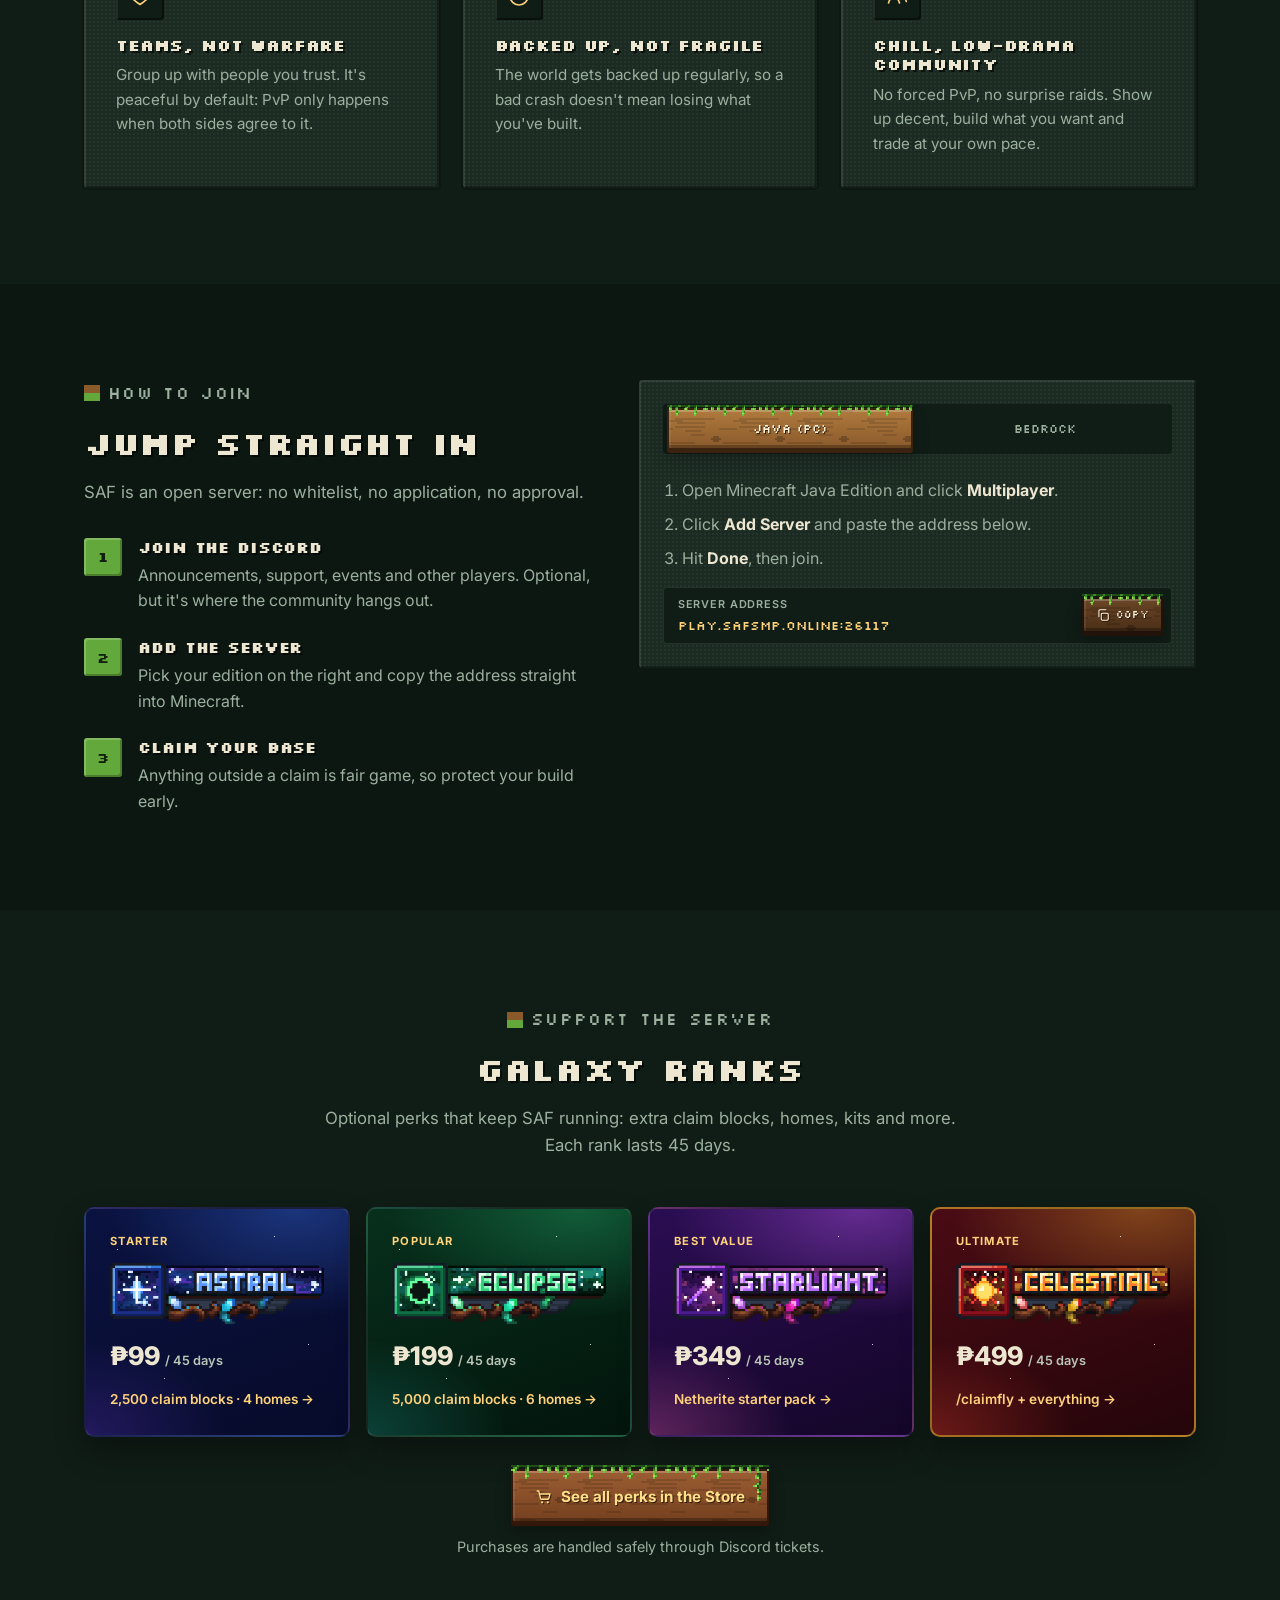
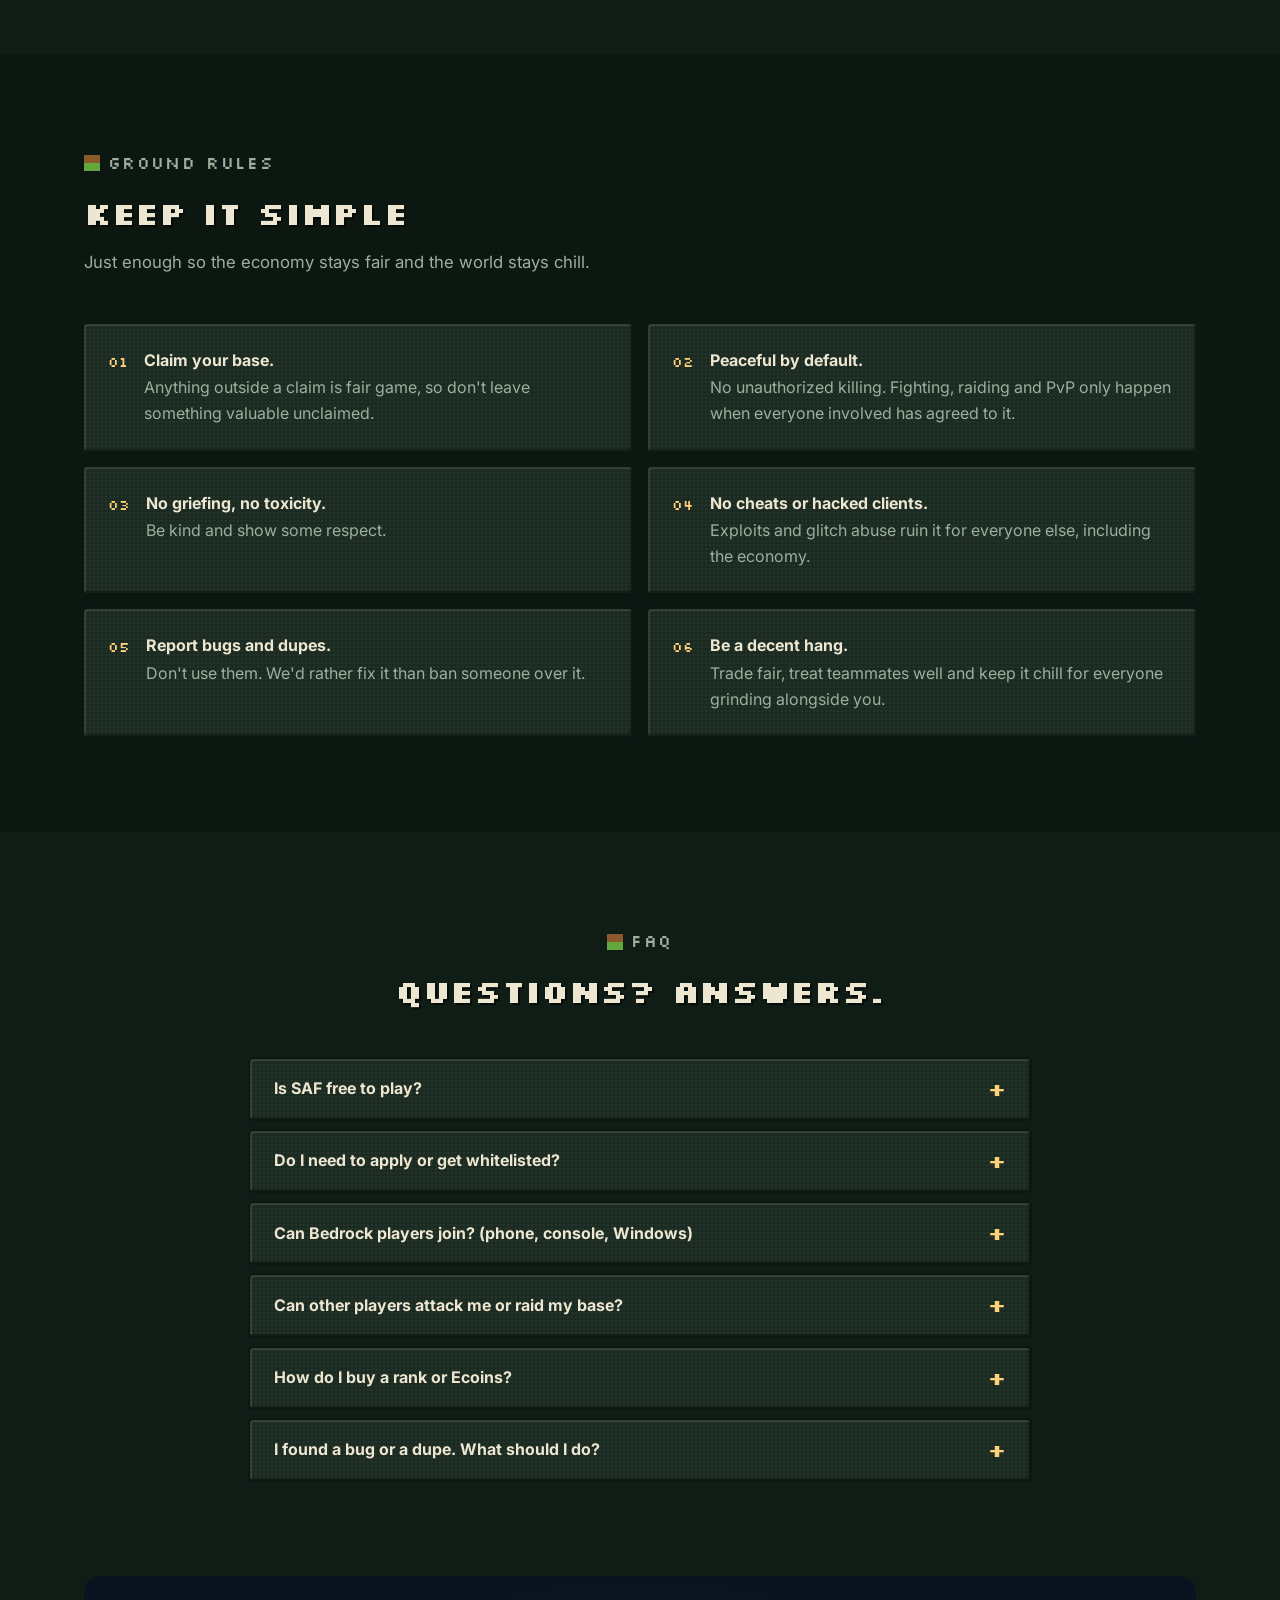
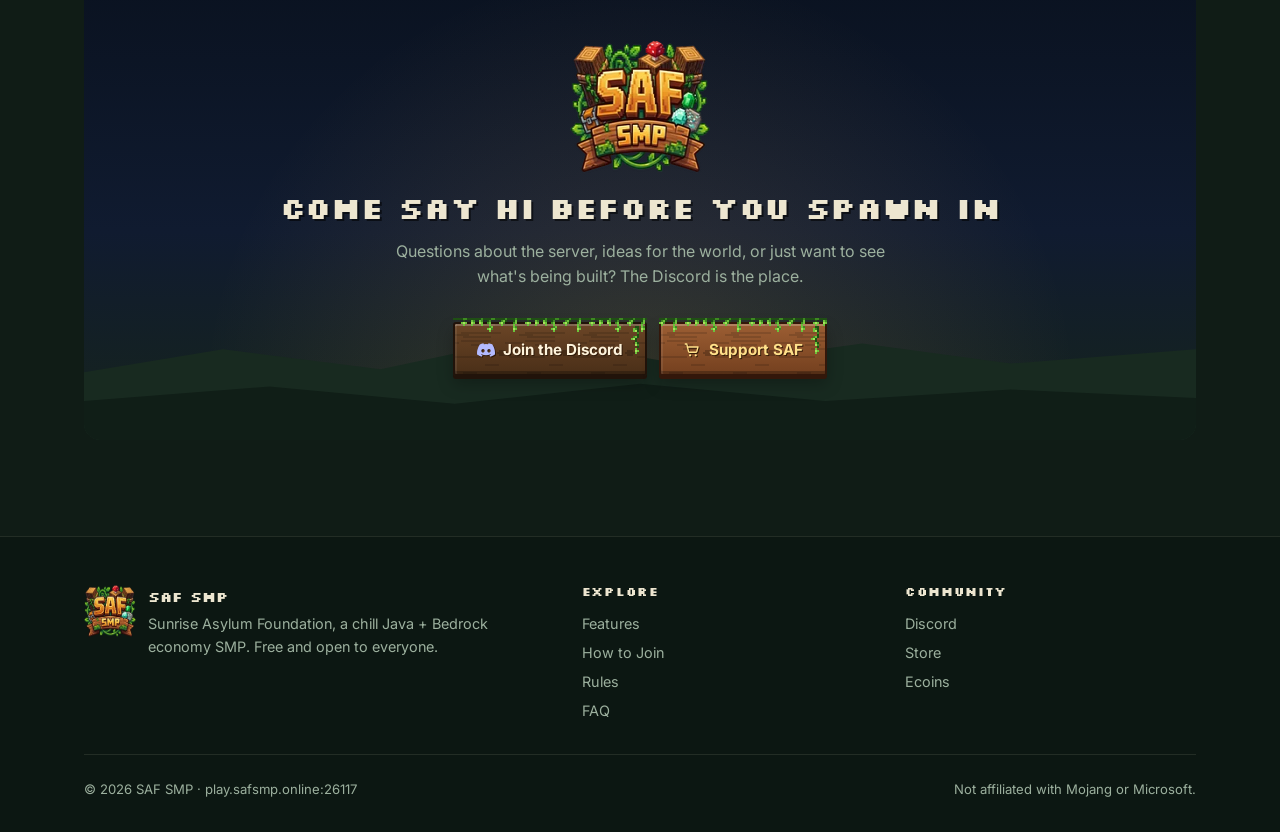
==== commit 52663418: "Sharp rank badges on any screen; force browsers to load updated JS/CSS - Old port (50338) could stil" ====
--- a/index.html
+++ b/index.html
@@ -19,7 +19,7 @@
 <link rel="preconnect" href="https://fonts.googleapis.com">
 <link rel="preconnect" href="https://fonts.gstatic.com" crossorigin>
 <link href="https://fonts.googleapis.com/css2?family=Silkscreen:wght@400;700&family=Inter:wght@400;500;600;700;800&display=swap" rel="stylesheet">
-<link rel="stylesheet" href="/assets/site.css">
+<link rel="stylesheet" href="/assets/site.css?v=20261008-2">
 <style>
   /* ---------- Hero ---------- */
   .hero{ position:relative; overflow:hidden; padding:var(--space-8) 0 calc(var(--space-9) + 40px); min-height:calc(100vh - var(--header-h)); display:flex; align-items:center; }
@@ -117,9 +117,9 @@
     background-image:radial-gradient(1.5px 1.5px at 12% 18%,#fff 50%,transparent 51%),radial-gradient(1px 1px at 72% 12%,#fff 50%,transparent 51%),radial-gradient(1.5px 1.5px at 85% 60%,#fff 50%,transparent 51%),radial-gradient(1px 1px at 30% 75%,#fff 50%,transparent 51%); }
   .rank > *{ position:relative; }
   .rank__tag{ font-size:.7rem; font-weight:700; letter-spacing:.12em; text-transform:uppercase; color:#FFD27A; }
-  /* 84x24 pixel-art badges: whole-number scaling only (2x, 3x on phones) */
-  .rank img{ width:168px; height:48px; image-rendering:pixelated; }
-  @media (max-width:600px){ .rank img{ width:252px; height:72px; } }
+  /* Badge files are pre-enlarged 8x so they stay sharp at any size / screen scaling */
+  .rank img{ width:100%; max-width:216px; height:auto; }
+  @media (max-width:600px){ .rank img{ max-width:260px; } }
   .rank__price{ font-size:1.6rem; font-weight:800; }
   .rank__price small{ font-size:.8rem; color:#B9C4B5; font-weight:600; }
   .rank__more{ font-size:.85rem; color:#FFD27A; font-weight:600; margin-top:auto; }
@@ -383,25 +383,25 @@
       <div class="ranks">
         <a class="rank astral reveal" href="/store#ranks" data-tilt data-burst="diamond">
           <span class="rank__tag">Starter</span>
-          <img src="/assets/img/rank-astral.png" width="84" height="24" alt="Astral">
+          <img src="/assets/img/rank-astral-8x.png" width="672" height="192" alt="Astral">
           <span class="rank__price">&#8369;99 <small>/ 45 days</small></span>
           <span class="rank__more">2,500 claim blocks · 4 homes →</span>
         </a>
         <a class="rank eclipse reveal" href="/store#ranks" data-tilt data-burst="grass">
           <span class="rank__tag">Popular</span>
-          <img src="/assets/img/rank-eclipse.png" width="84" height="24" alt="Eclipse">
+          <img src="/assets/img/rank-eclipse-8x.png" width="672" height="192" alt="Eclipse">
           <span class="rank__price">&#8369;199 <small>/ 45 days</small></span>
           <span class="rank__more">5,000 claim blocks · 6 homes →</span>
         </a>
         <a class="rank starlight reveal" href="/store#ranks" data-tilt data-burst="discord">
           <span class="rank__tag">Best value</span>
-          <img src="/assets/img/rank-starlight.png" width="84" height="24" alt="Starlight">
+          <img src="/assets/img/rank-starlight-8x.png" width="672" height="192" alt="Starlight">
           <span class="rank__price">&#8369;349 <small>/ 45 days</small></span>
           <span class="rank__more">Netherite starter pack →</span>
         </a>
         <a class="rank celestial-rank reveal" href="/store#ranks" data-tilt data-burst="gold">
           <span class="rank__tag">Ultimate</span>
-          <img src="/assets/img/rank-celestial.png" width="84" height="24" alt="Celestial">
+          <img src="/assets/img/rank-celestial-8x.png" width="672" height="192" alt="Celestial">
           <span class="rank__price">&#8369;499 <small>/ 45 days</small></span>
           <span class="rank__more">/claimfly + everything →</span>
         </a>
@@ -508,6 +508,6 @@
 
 <button type="button" class="to-top" aria-label="Back to top" data-burst="grass"><svg aria-hidden="true"><use href="#icon-up"/></svg></button>
 
-<script src="/assets/site.js"></script>
+<script src="/assets/site.js?v=20261008-2"></script>
 </body>
 </html>
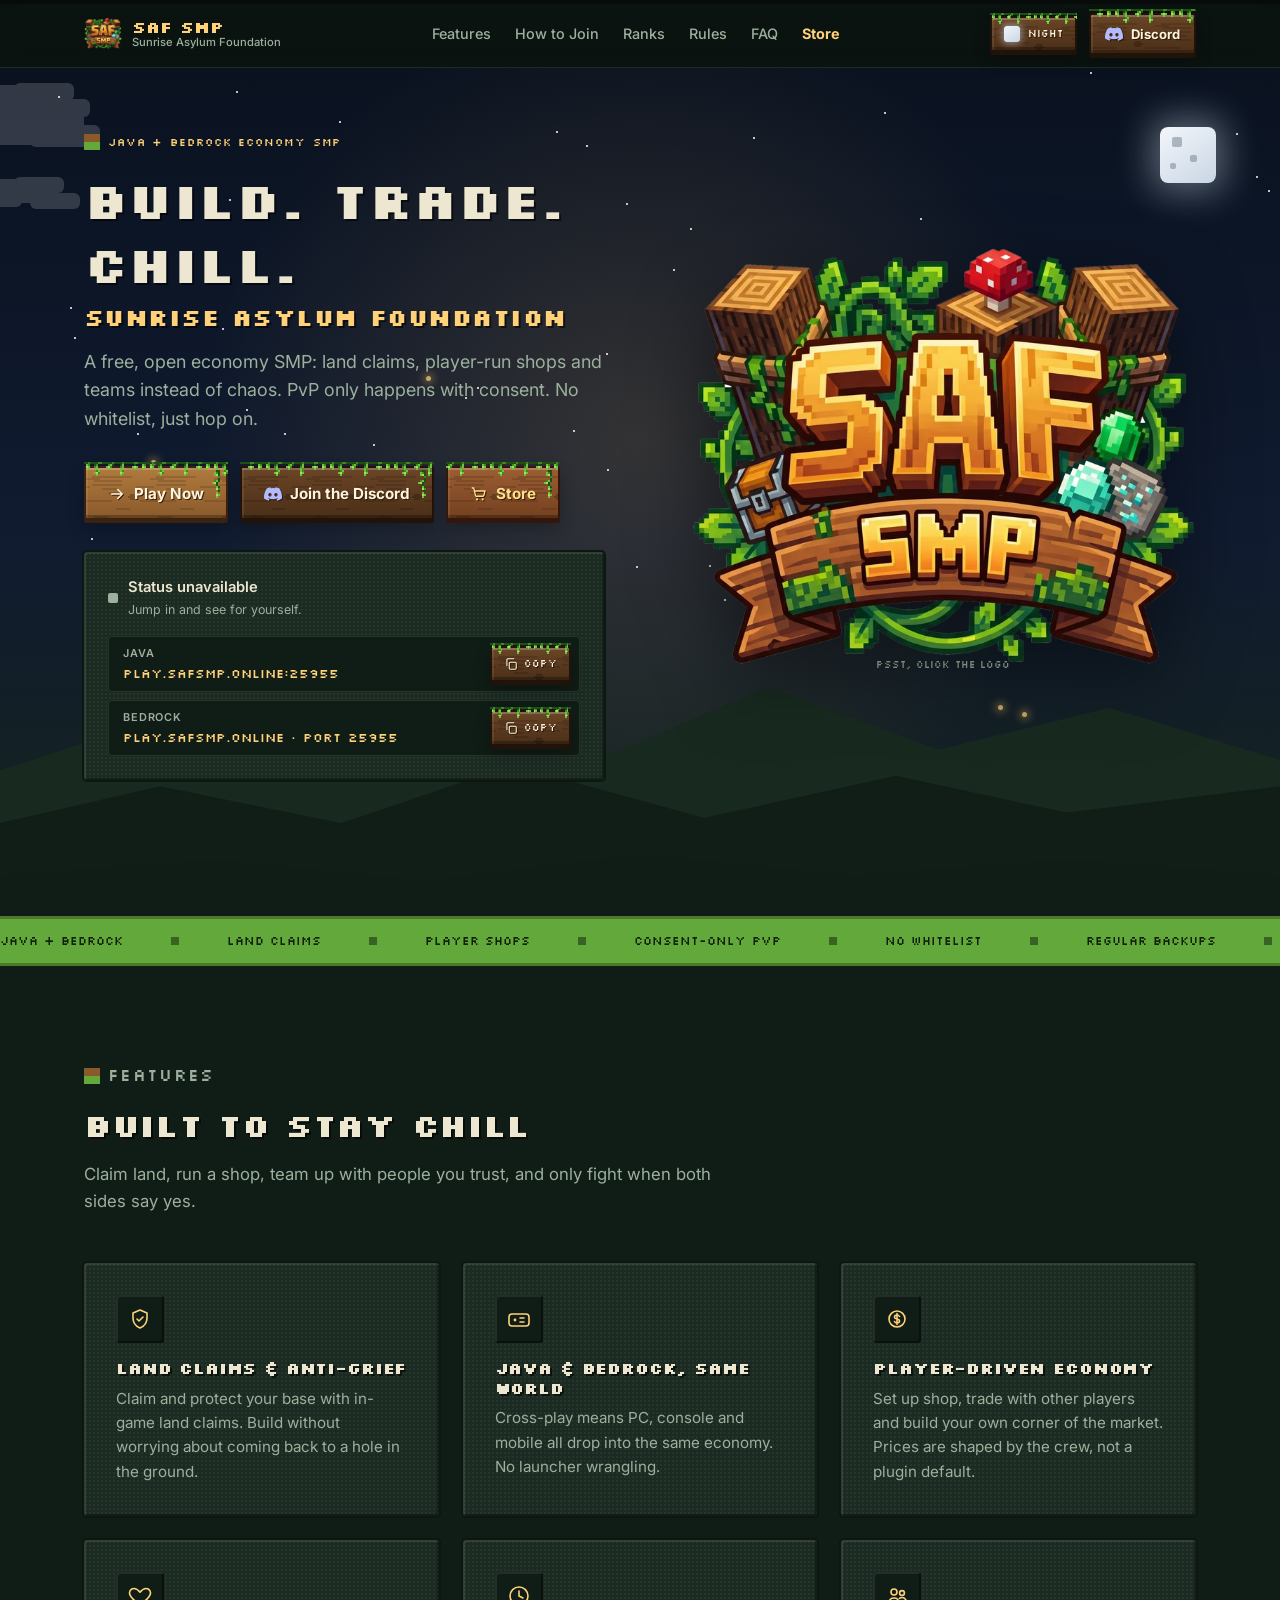
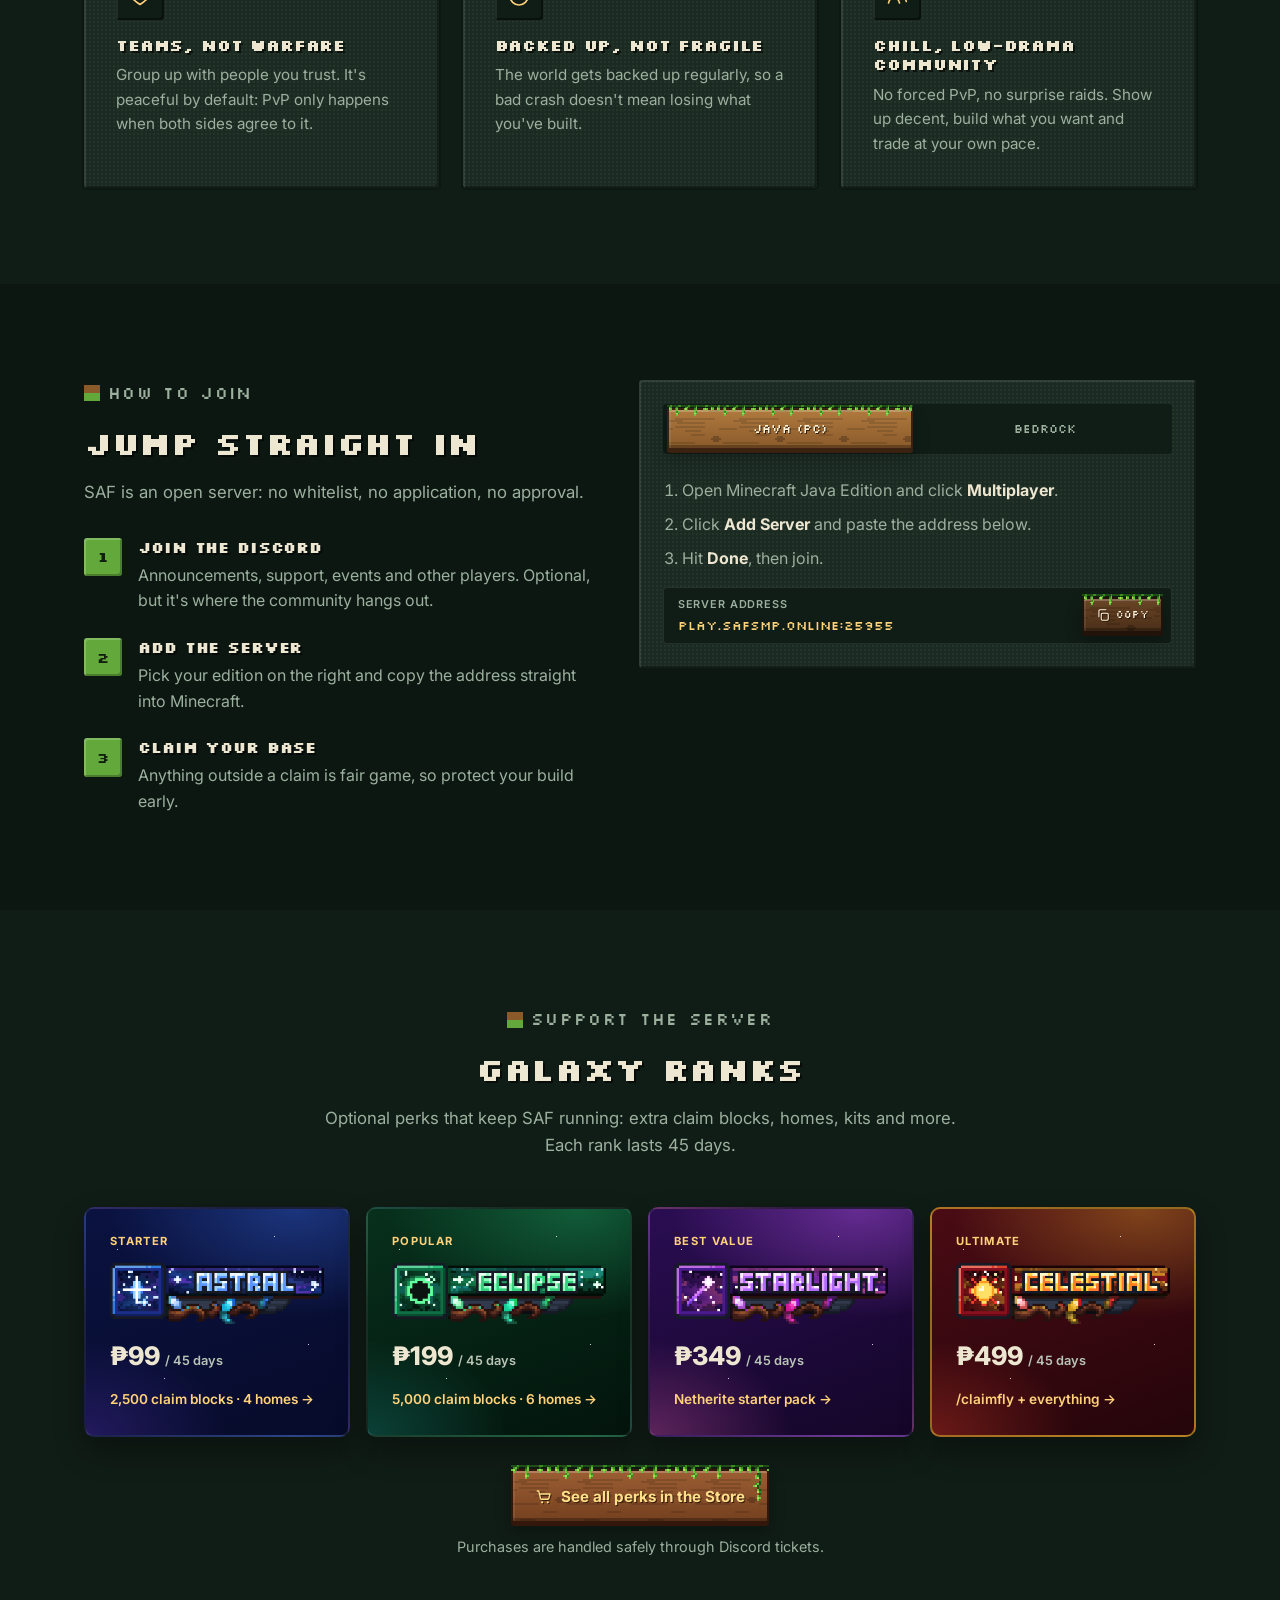
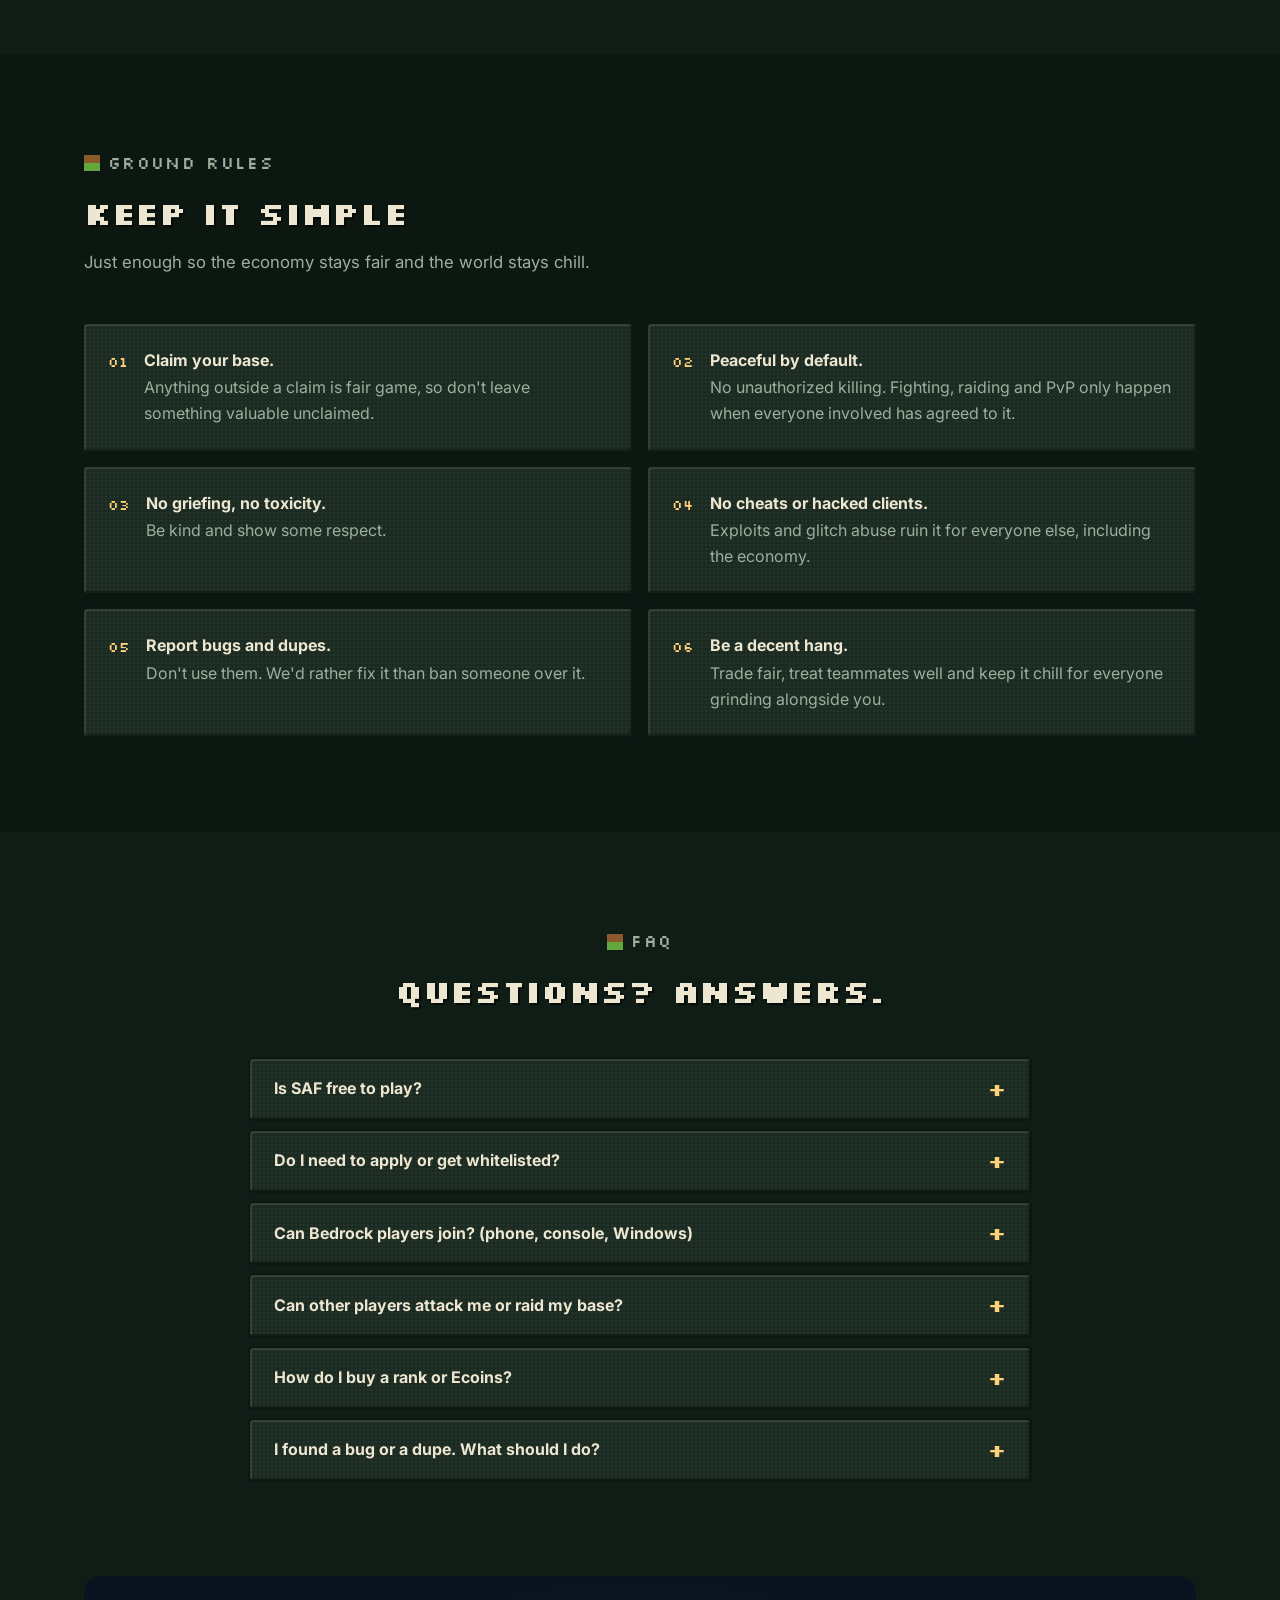
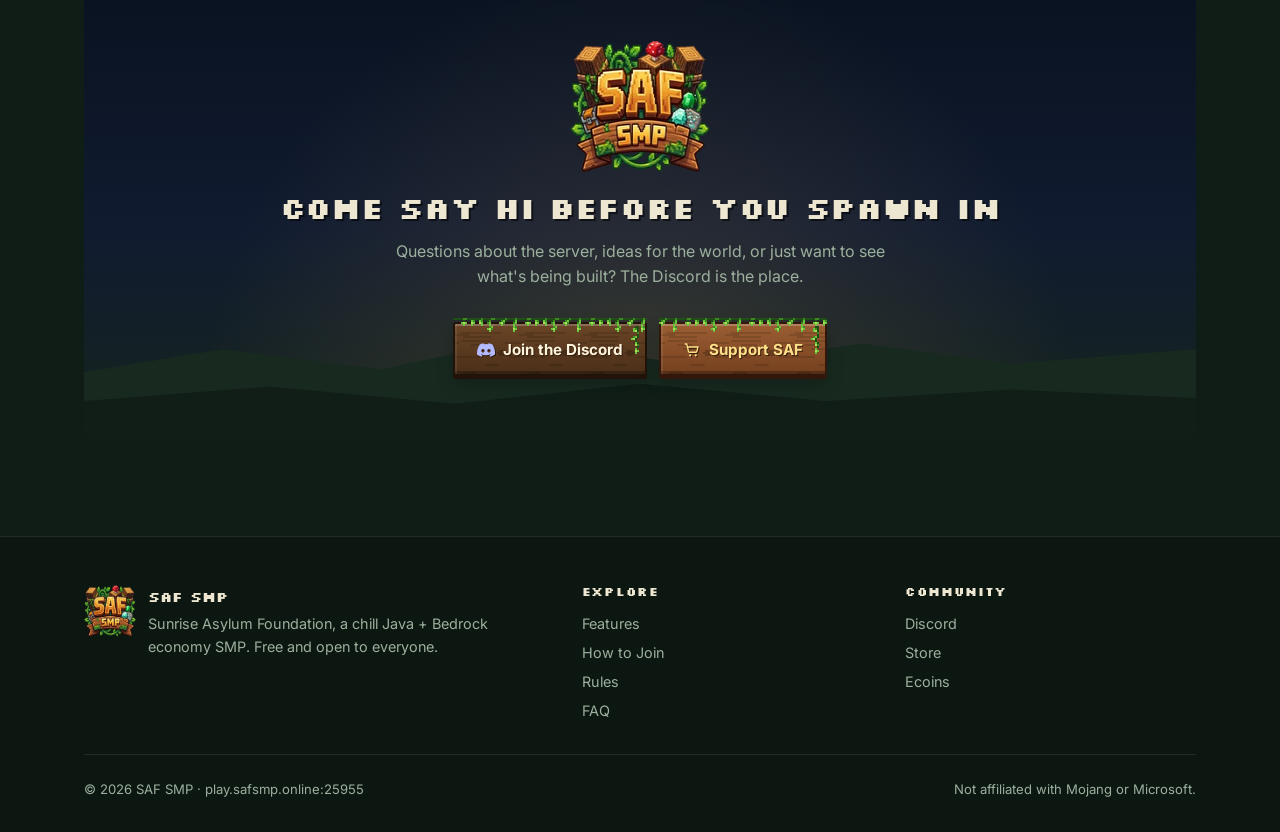
==== commit eaa6ce3d: "index.html" ====
--- a/index.html
+++ b/index.html
@@ -248,12 +248,12 @@
           </div>
           <div class="server-card__addresses">
             <div class="address">
-              <span><span class="address__label">Java</span><span class="address__value" data-fill="java-address">play.safsmp.online:26117</span></span>
-              <button type="button" class="copy-btn" data-copy-key="java" data-copy="play.safsmp.online:26117" aria-label="Copy Java address"><svg aria-hidden="true"><use href="#icon-copy"/></svg>Copy<span class="copy-btn__tip">Copied!</span></button>
+              <span><span class="address__label">Java</span><span class="address__value" data-fill="java-address">play.safsmp.online</span></span>
+              <button type="button" class="copy-btn" data-copy-key="java" data-copy="play.safsmp.online:25955" aria-label="Copy Java address"><svg aria-hidden="true"><use href="#icon-copy"/></svg>Copy<span class="copy-btn__tip">Copied!</span></button>
             </div>
             <div class="address">
-              <span><span class="address__label">Bedrock</span><span class="address__value"><span data-fill="bedrock-address">play.safsmp.online</span> · Port <span data-fill="bedrock-port">26117</span></span></span>
-              <button type="button" class="copy-btn" data-copy-key="bedrock" data-copy="play.safsmp.online:26117" aria-label="Copy Bedrock address"><svg aria-hidden="true"><use href="#icon-copy"/></svg>Copy<span class="copy-btn__tip">Copied!</span></button>
+              <span><span class="address__label">Bedrock</span><span class="address__value"><span data-fill="bedrock-address">play.safsmp.online</span> · Port <span data-fill="bedrock-port">25955</span></span></span>
+              <button type="button" class="copy-btn" data-copy-key="bedrock" data-copy="play.safsmp.online:25955" aria-label="Copy Bedrock address"><svg aria-hidden="true"><use href="#icon-copy"/></svg>Copy<span class="copy-btn__tip">Copied!</span></button>
             </div>
           </div>
         </div>
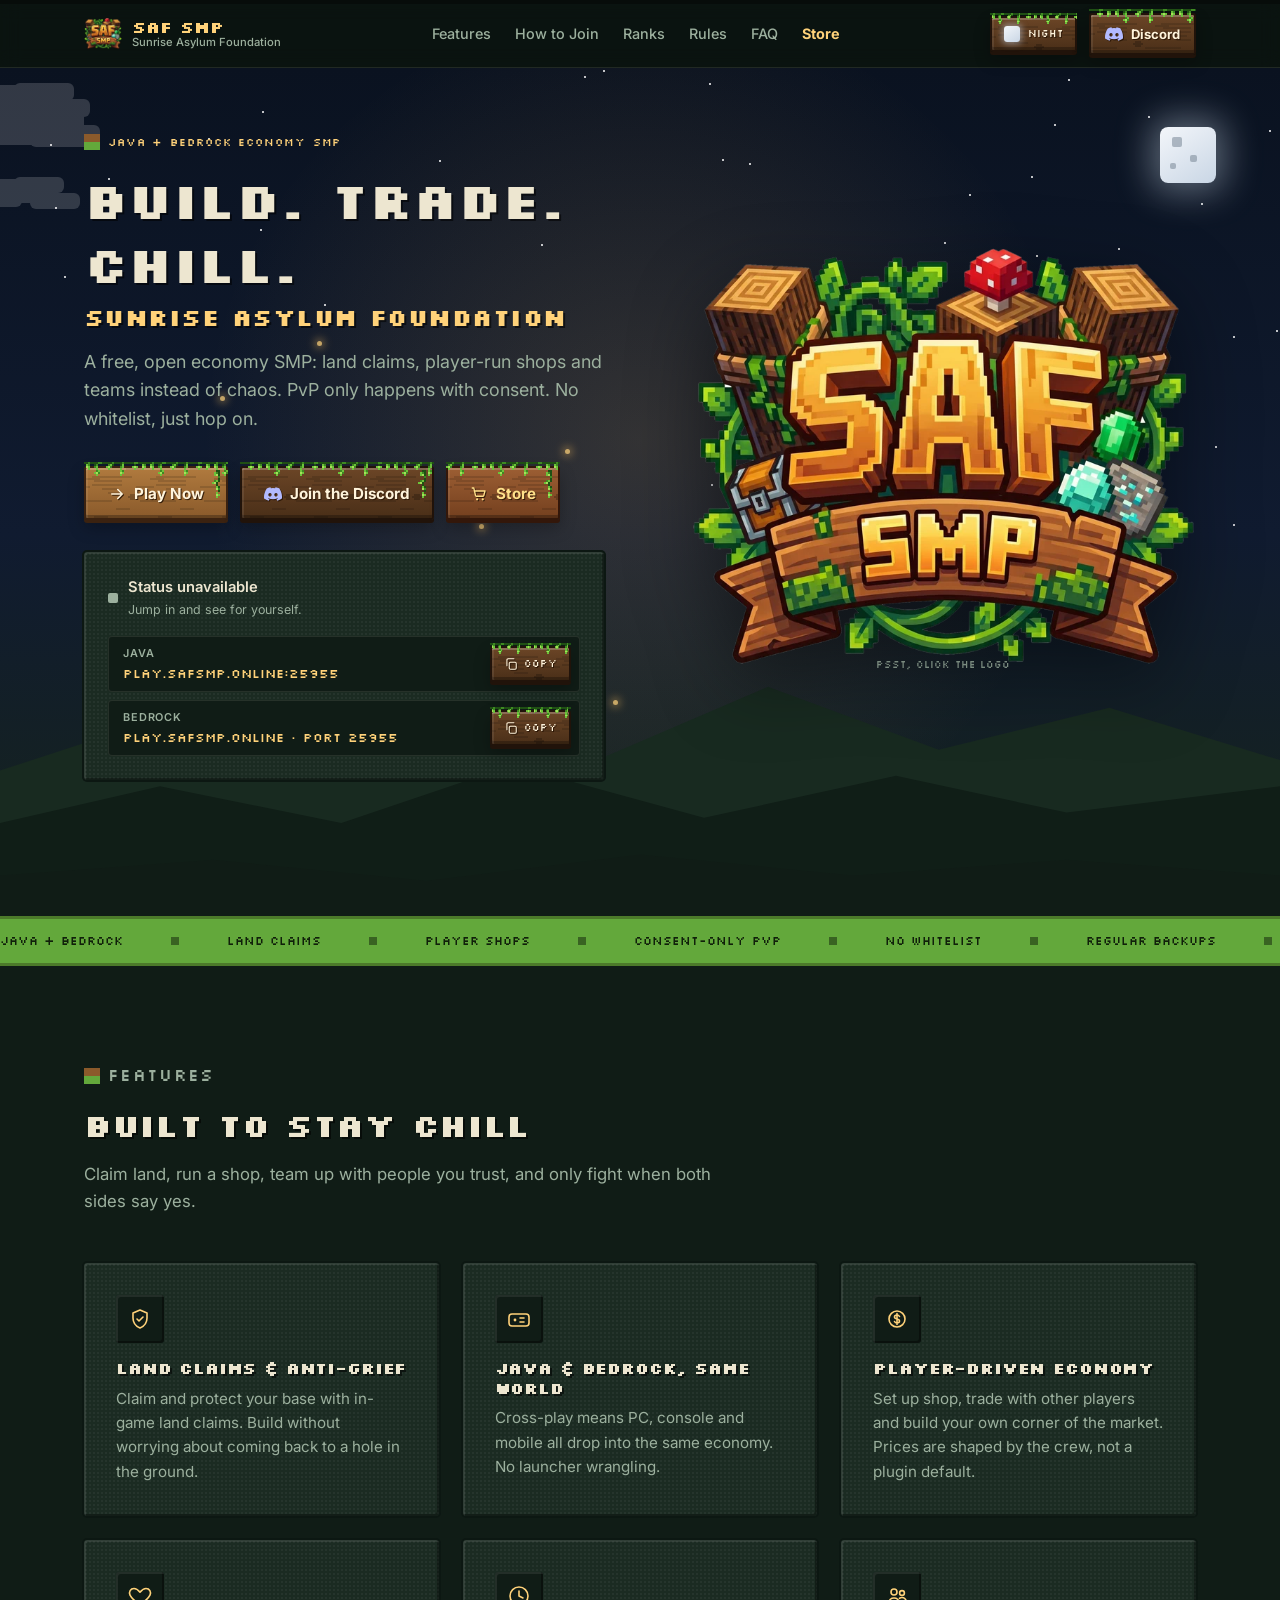
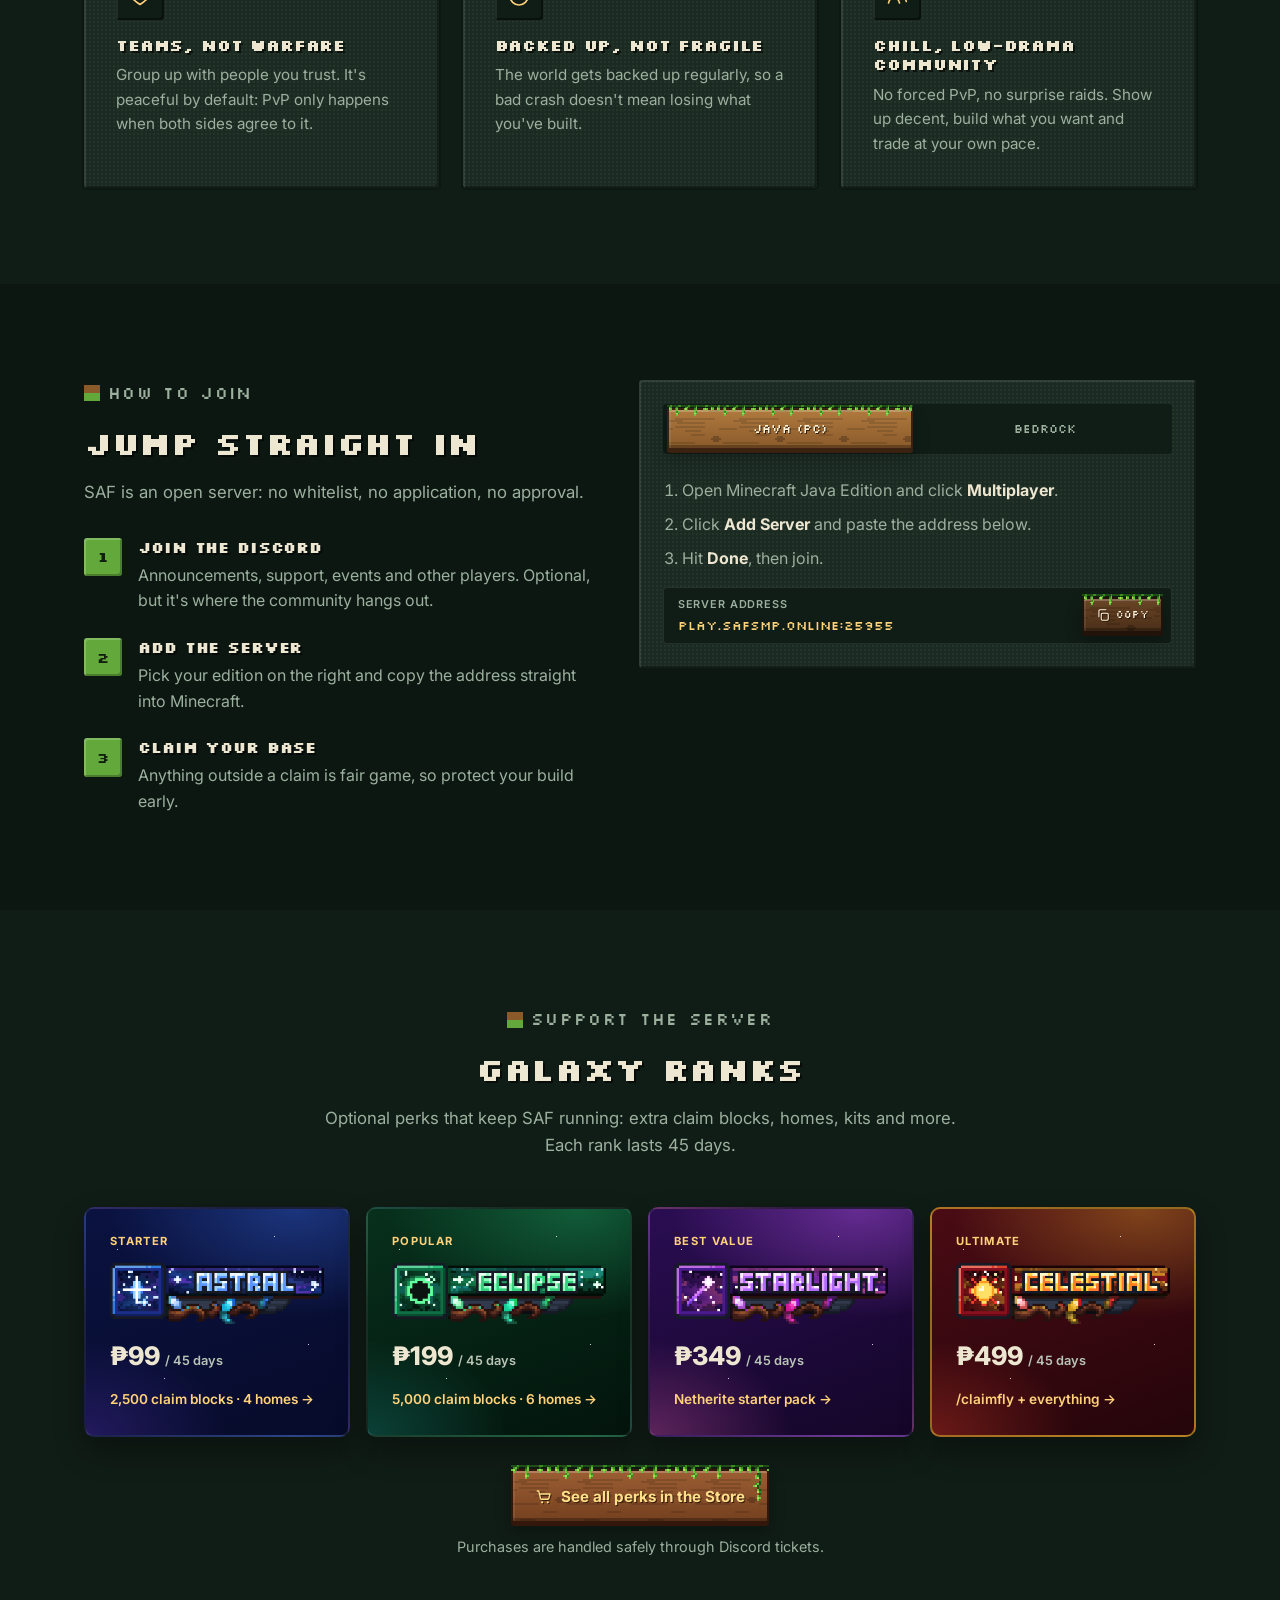
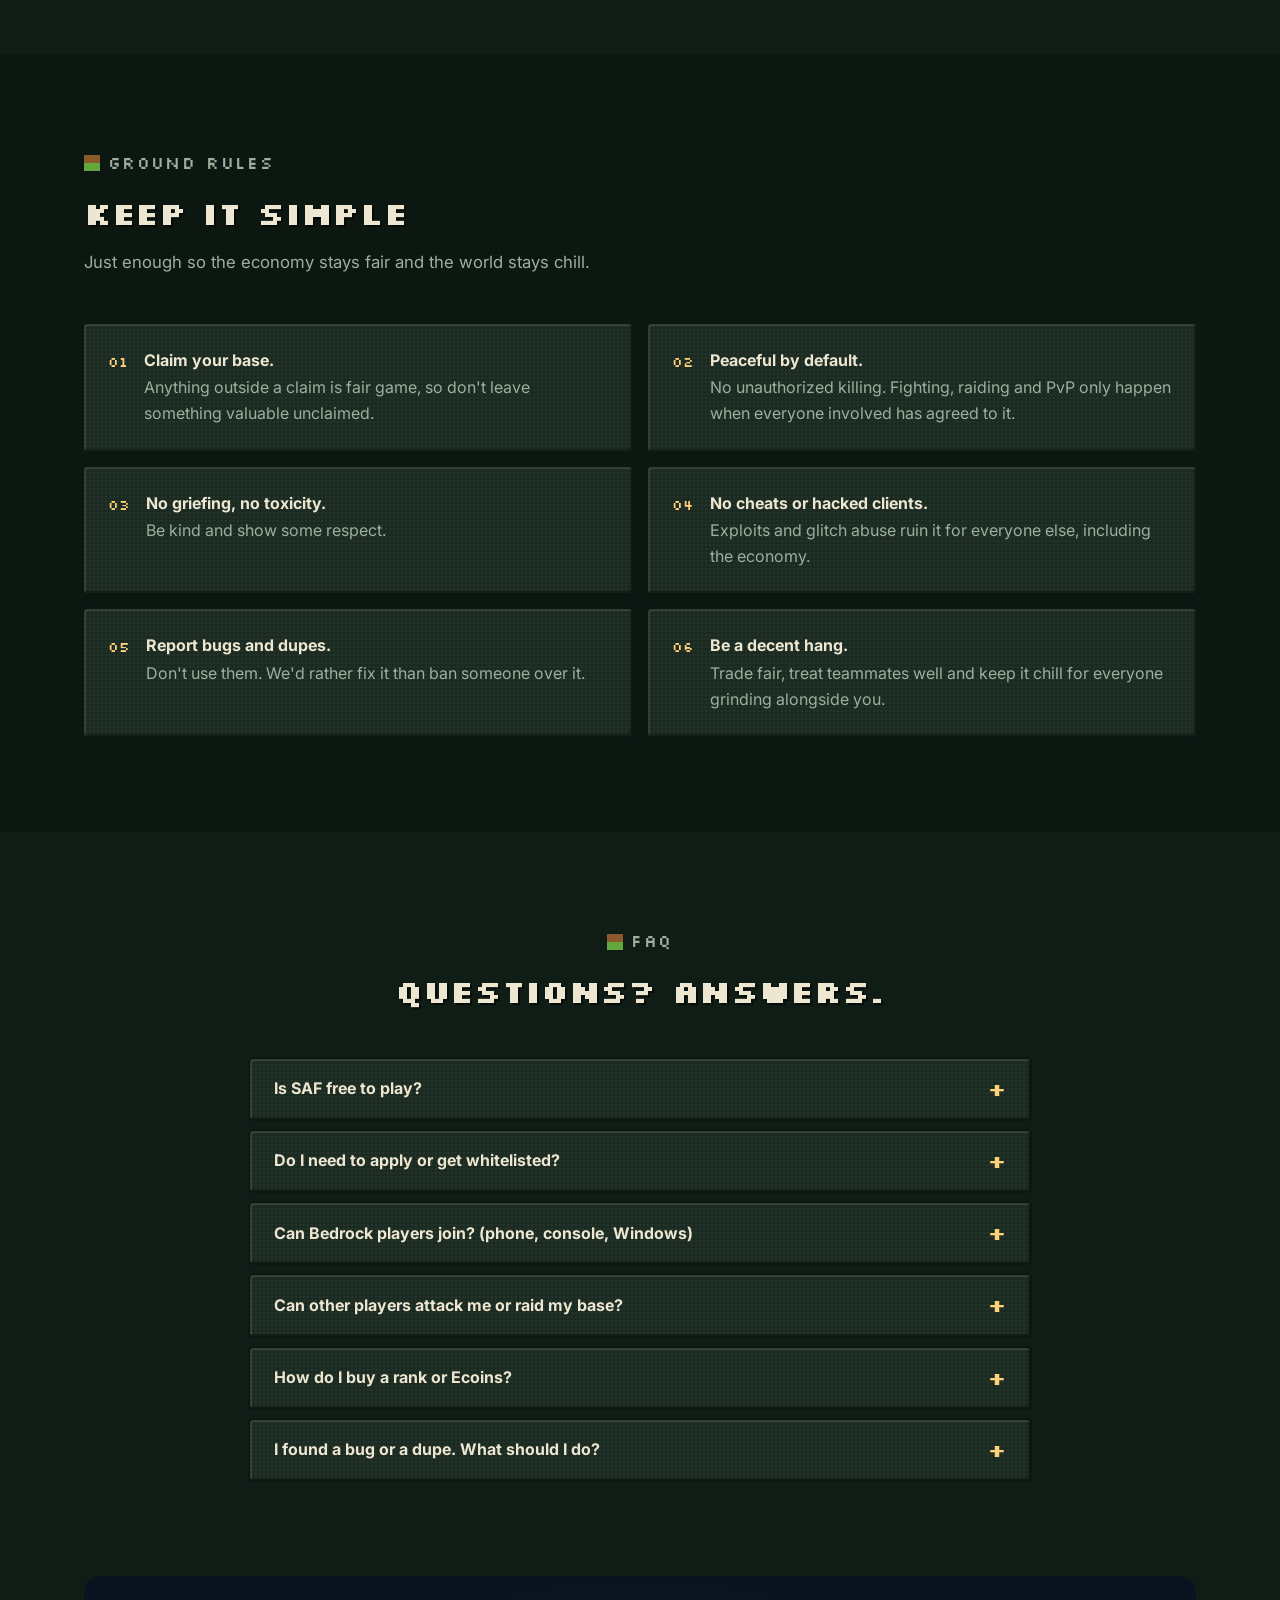
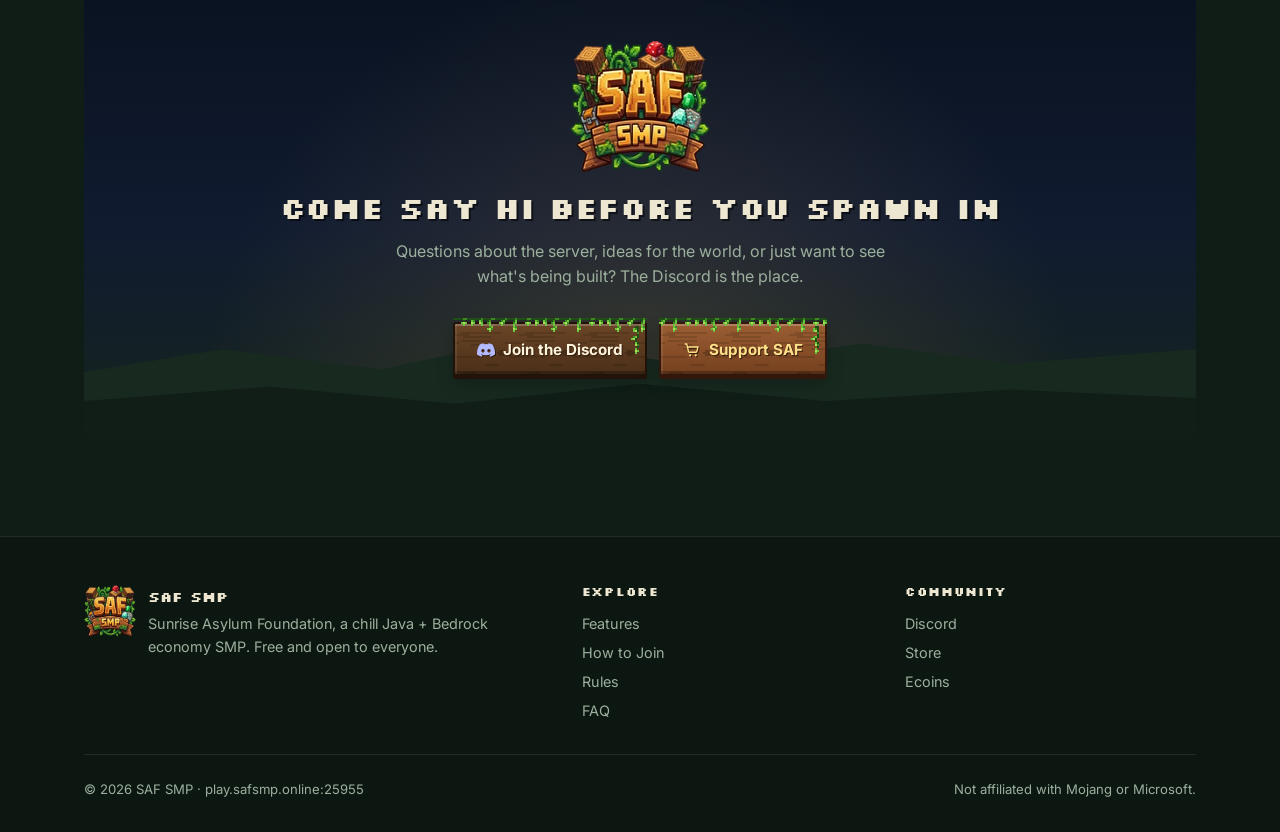
==== commit a7f4f18e: "index.html" ====
--- a/index.html
+++ b/index.html
@@ -19,7 +19,7 @@
 <link rel="preconnect" href="https://fonts.googleapis.com">
 <link rel="preconnect" href="https://fonts.gstatic.com" crossorigin>
 <link href="https://fonts.googleapis.com/css2?family=Silkscreen:wght@400;700&family=Inter:wght@400;500;600;700;800&display=swap" rel="stylesheet">
-<link rel="stylesheet" href="/assets/site.css?v=20261008-2">
+<link rel="stylesheet" href="/assets/site.css?v=20261010-1">
 <style>
   /* ---------- Hero ---------- */
   .hero{ position:relative; overflow:hidden; padding:var(--space-8) 0 calc(var(--space-9) + 40px); min-height:calc(100vh - var(--header-h)); display:flex; align-items:center; }
@@ -248,7 +248,7 @@
           </div>
           <div class="server-card__addresses">
             <div class="address">
-              <span><span class="address__label">Java</span><span class="address__value" data-fill="java-address">play.safsmp.online</span></span>
+              <span><span class="address__label">Java</span><span class="address__value" data-fill="java-address">play.safsmp.online:25955</span></span>
               <button type="button" class="copy-btn" data-copy-key="java" data-copy="play.safsmp.online:25955" aria-label="Copy Java address"><svg aria-hidden="true"><use href="#icon-copy"/></svg>Copy<span class="copy-btn__tip">Copied!</span></button>
             </div>
             <div class="address">
@@ -349,8 +349,8 @@
             <li>Hit <strong>Done</strong>, then join.</li>
           </ol>
           <div class="address">
-            <span><span class="address__label">Server Address</span><span class="address__value" data-fill="java-address">play.safsmp.online:26117</span></span>
-            <button type="button" class="copy-btn" data-copy-key="java" data-copy="play.safsmp.online:26117" aria-label="Copy Java address"><svg aria-hidden="true"><use href="#icon-copy"/></svg>Copy<span class="copy-btn__tip">Copied!</span></button>
+            <span><span class="address__label">Server Address</span><span class="address__value" data-fill="java-address">play.safsmp.online:25955</span></span>
+            <button type="button" class="copy-btn" data-copy-key="java" data-copy="play.safsmp.online:25955" aria-label="Copy Java address"><svg aria-hidden="true"><use href="#icon-copy"/></svg>Copy<span class="copy-btn__tip">Copied!</span></button>
           </div>
         </div>
         <div class="tabpanel" id="panel-bedrock" role="tabpanel" aria-labelledby="tab-bedrock" hidden>
@@ -364,8 +364,8 @@
             <button type="button" class="copy-btn" data-copy="play.safsmp.online" data-fill-copy="bedrock-address" aria-label="Copy Bedrock address"><svg aria-hidden="true"><use href="#icon-copy"/></svg>Copy<span class="copy-btn__tip">Copied!</span></button>
           </div>
           <div class="address">
-            <span><span class="address__label">Port</span><span class="address__value" data-fill="bedrock-port">26117</span></span>
-            <button type="button" class="copy-btn" data-copy="26117" data-fill-copy="bedrock-port" aria-label="Copy Bedrock port"><svg aria-hidden="true"><use href="#icon-copy"/></svg>Copy<span class="copy-btn__tip">Copied!</span></button>
+            <span><span class="address__label">Port</span><span class="address__value" data-fill="bedrock-port">25955</span></span>
+            <button type="button" class="copy-btn" data-copy="25955" data-fill-copy="bedrock-port" aria-label="Copy Bedrock port"><svg aria-hidden="true"><use href="#icon-copy"/></svg>Copy<span class="copy-btn__tip">Copied!</span></button>
           </div>
         </div>
       </div>
@@ -442,7 +442,7 @@
       <div class="faq">
         <details class="gui-panel reveal"><summary>Is SAF free to play?</summary><p>Yes. The server is free and open to everyone. Ranks in the store are optional perks that help keep the server running.</p></details>
         <details class="gui-panel reveal"><summary>Do I need to apply or get whitelisted?</summary><p>No. There's no whitelist and no application. Add the server and join.</p></details>
-        <details class="gui-panel reveal"><summary>Can Bedrock players join? (phone, console, Windows)</summary><p>Yes. Java and Bedrock players share the same world. On Bedrock, use the address <strong><span data-fill="bedrock-address">play.safsmp.online</span></strong> with port <strong><span data-fill="bedrock-port">26117</span></strong>.</p></details>
+        <details class="gui-panel reveal"><summary>Can Bedrock players join? (phone, console, Windows)</summary><p>Yes. Java and Bedrock players share the same world. On Bedrock, use the address <strong><span data-fill="bedrock-address">play.safsmp.online</span></strong> with port <strong><span data-fill="bedrock-port">25955</span></strong>.</p></details>
         <details class="gui-panel reveal"><summary>Can other players attack me or raid my base?</summary><p>PvP only happens when both sides agree to it. Claimed land is protected, but anything outside a claim is fair game, so claim your base early.</p></details>
         <details class="gui-panel reveal"><summary>How do I buy a rank or Ecoins?</summary><p>Join the Discord and open a support ticket. Staff will send payment details and give you your purchase in-game. See the <a href="/store#how">store</a> for the full steps.</p></details>
         <details class="gui-panel reveal"><summary>I found a bug or a dupe. What should I do?</summary><p>Report it in the Discord instead of using it. We'd rather fix it than ban someone over it.</p></details>
@@ -500,7 +500,7 @@
       </div>
     </div>
     <div class="footer__bottom">
-      <span>© <span id="year">2026</span> SAF SMP · <span data-fill="java-address">play.safsmp.online:26117</span></span>
+      <span>© <span id="year">2026</span> SAF SMP · <span data-fill="java-address">play.safsmp.online:25955</span></span>
       <span>Not affiliated with Mojang or Microsoft.</span>
     </div>
   </div>
@@ -508,6 +508,6 @@
 
 <button type="button" class="to-top" aria-label="Back to top" data-burst="grass"><svg aria-hidden="true"><use href="#icon-up"/></svg></button>
 
-<script src="/assets/site.js?v=20261008-2"></script>
+<script src="/assets/site.js?v=20261010-1"></script>
 </body>
 </html>
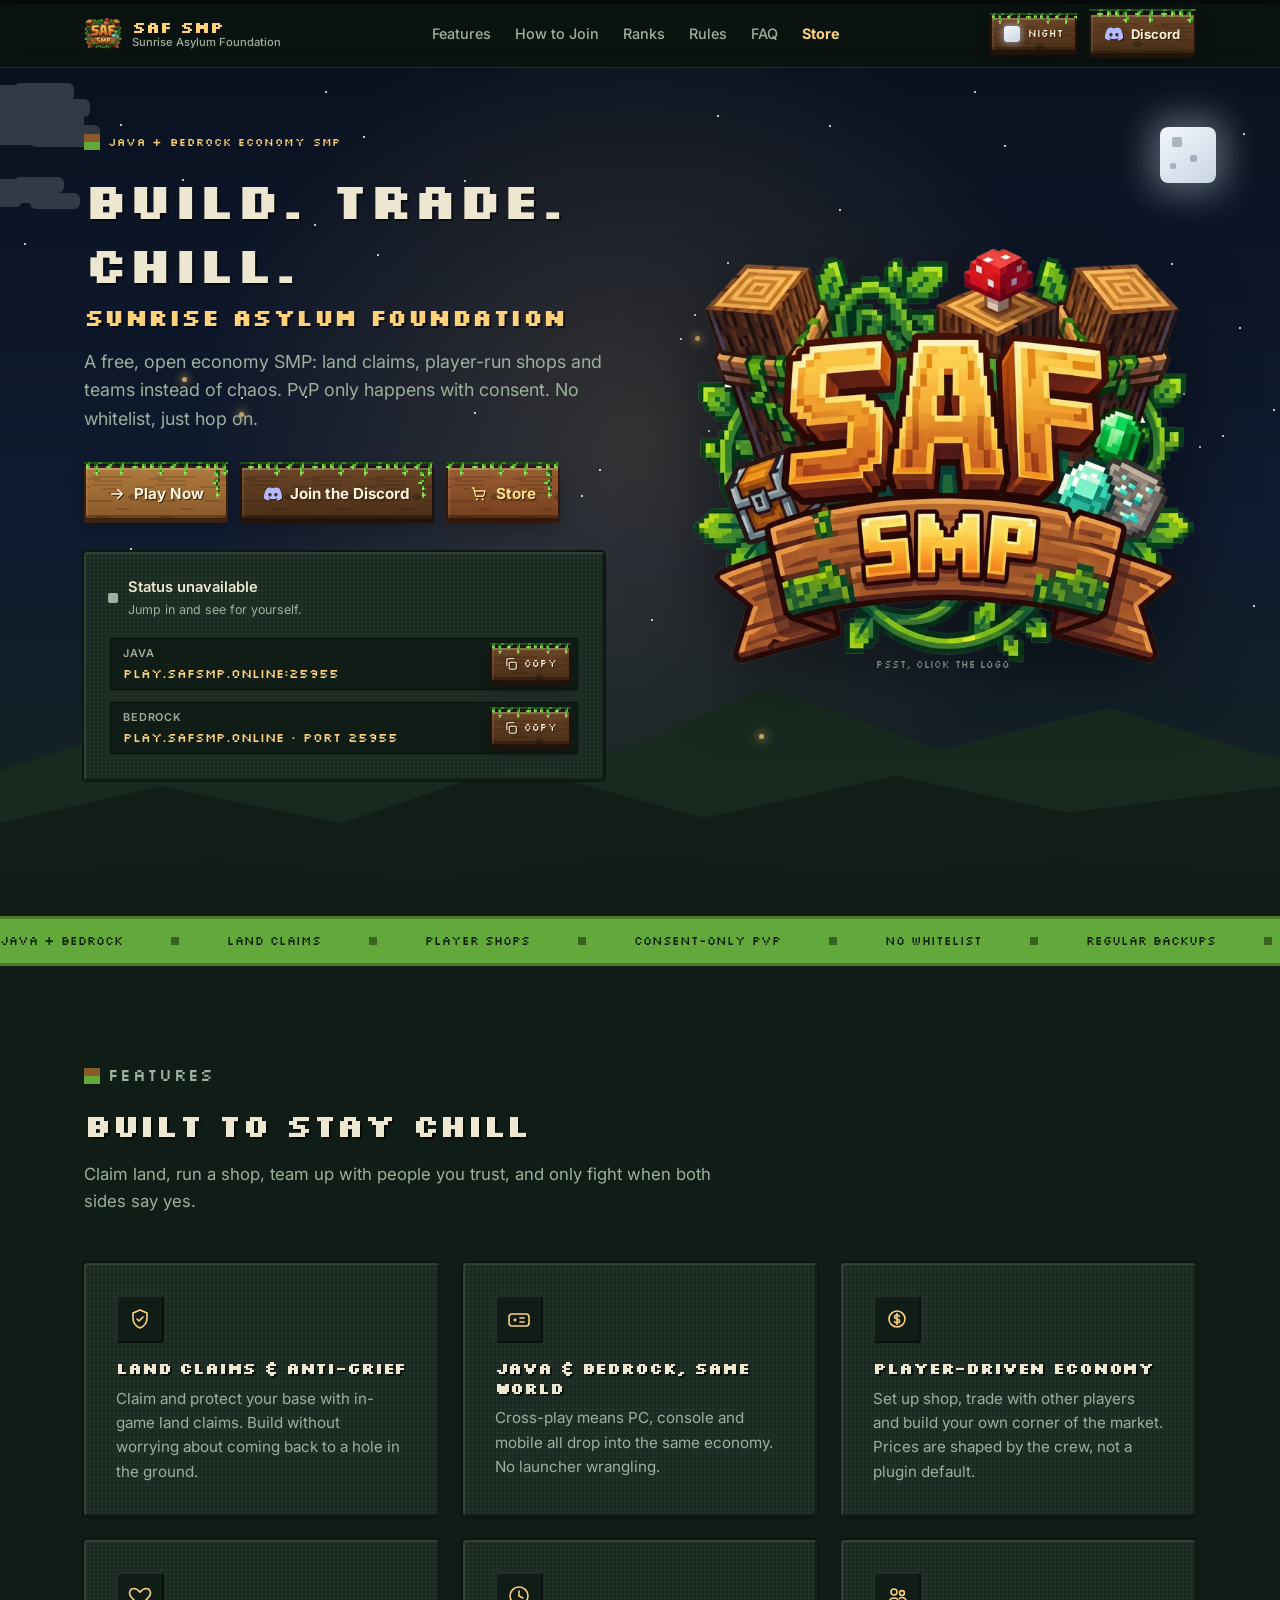
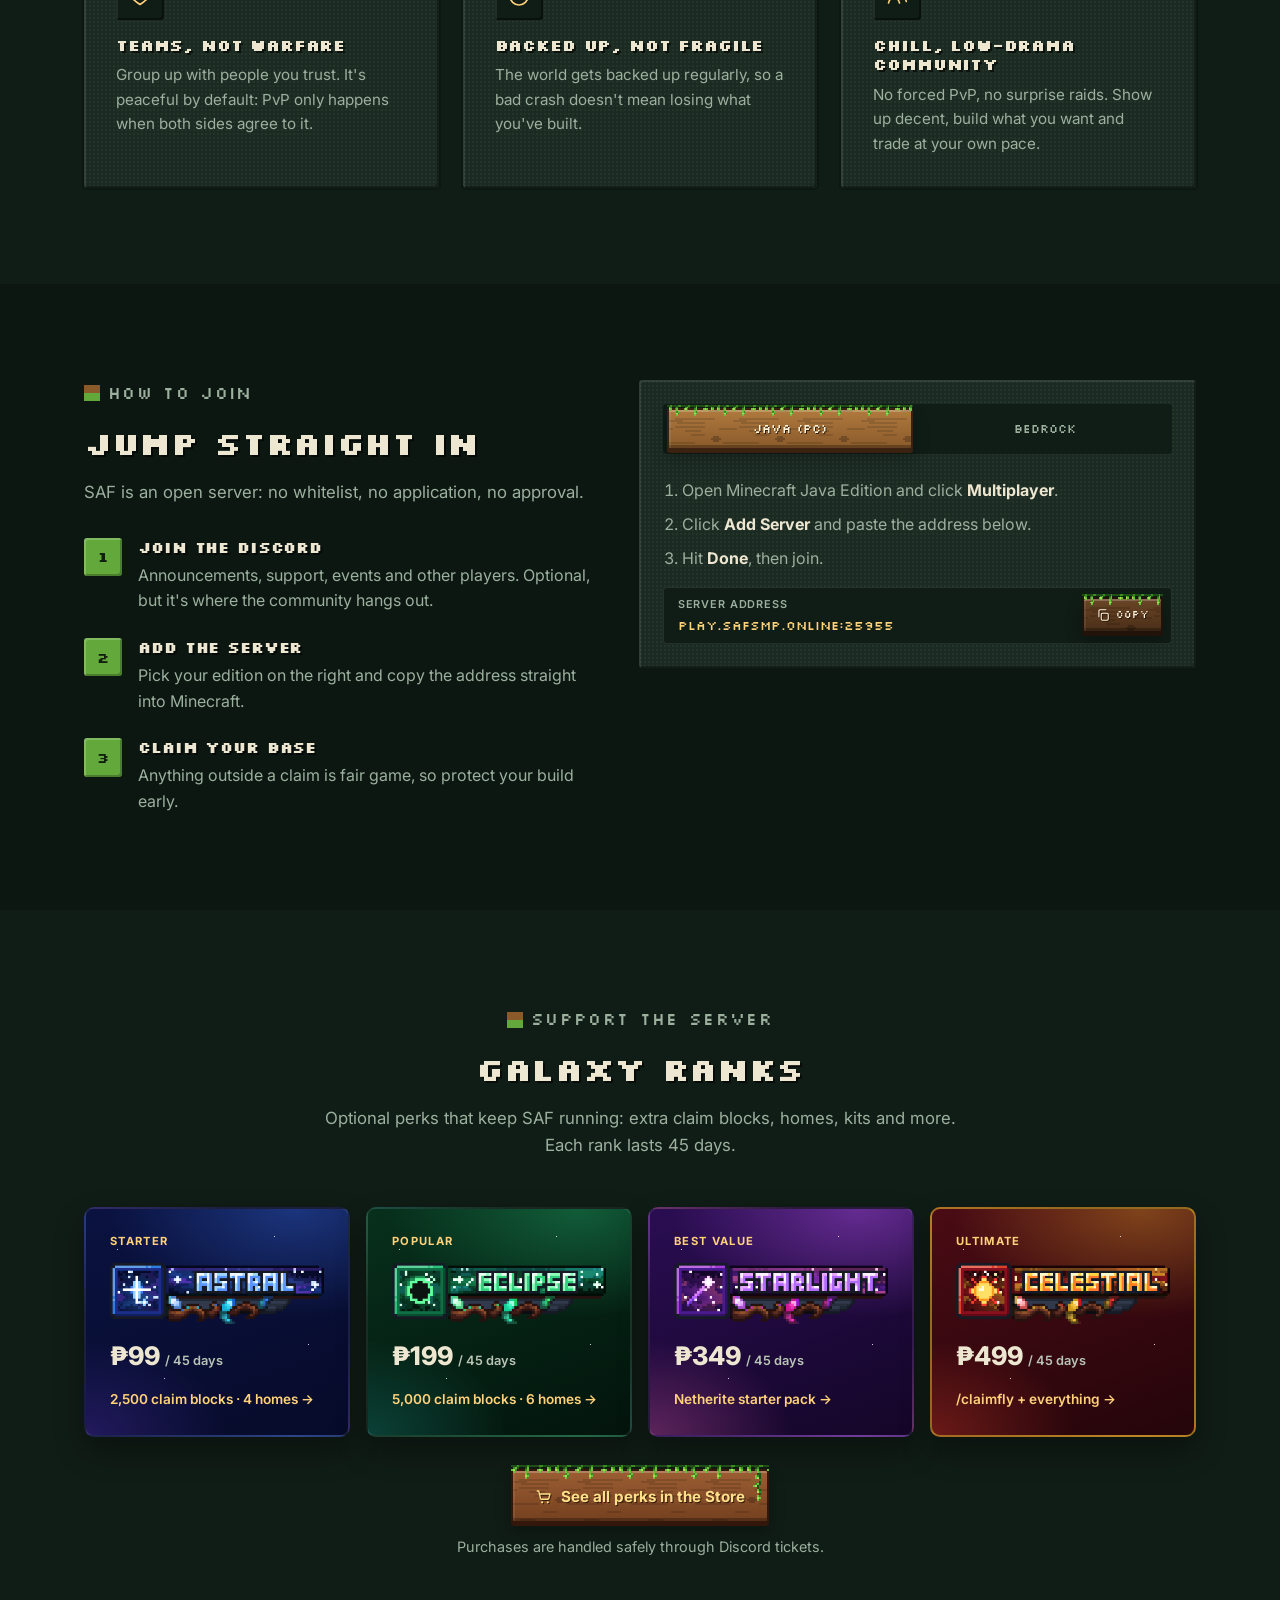
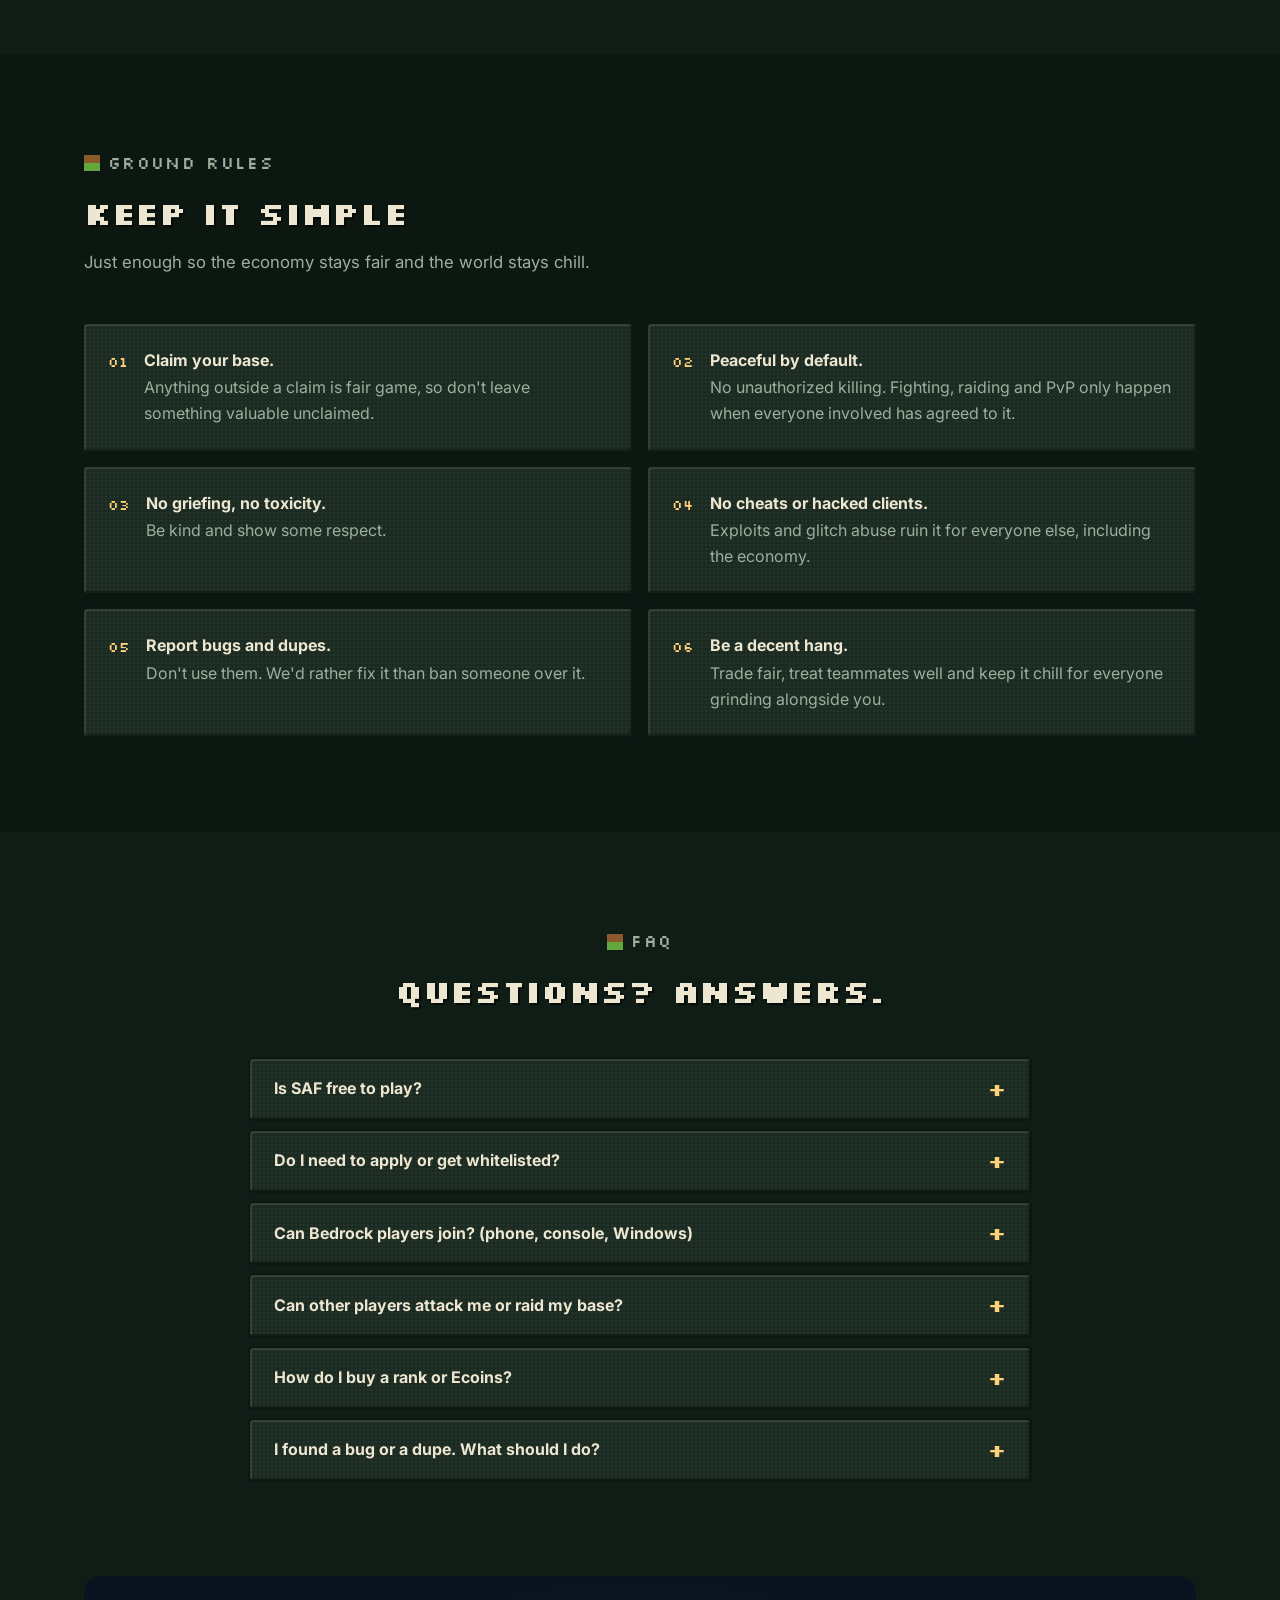
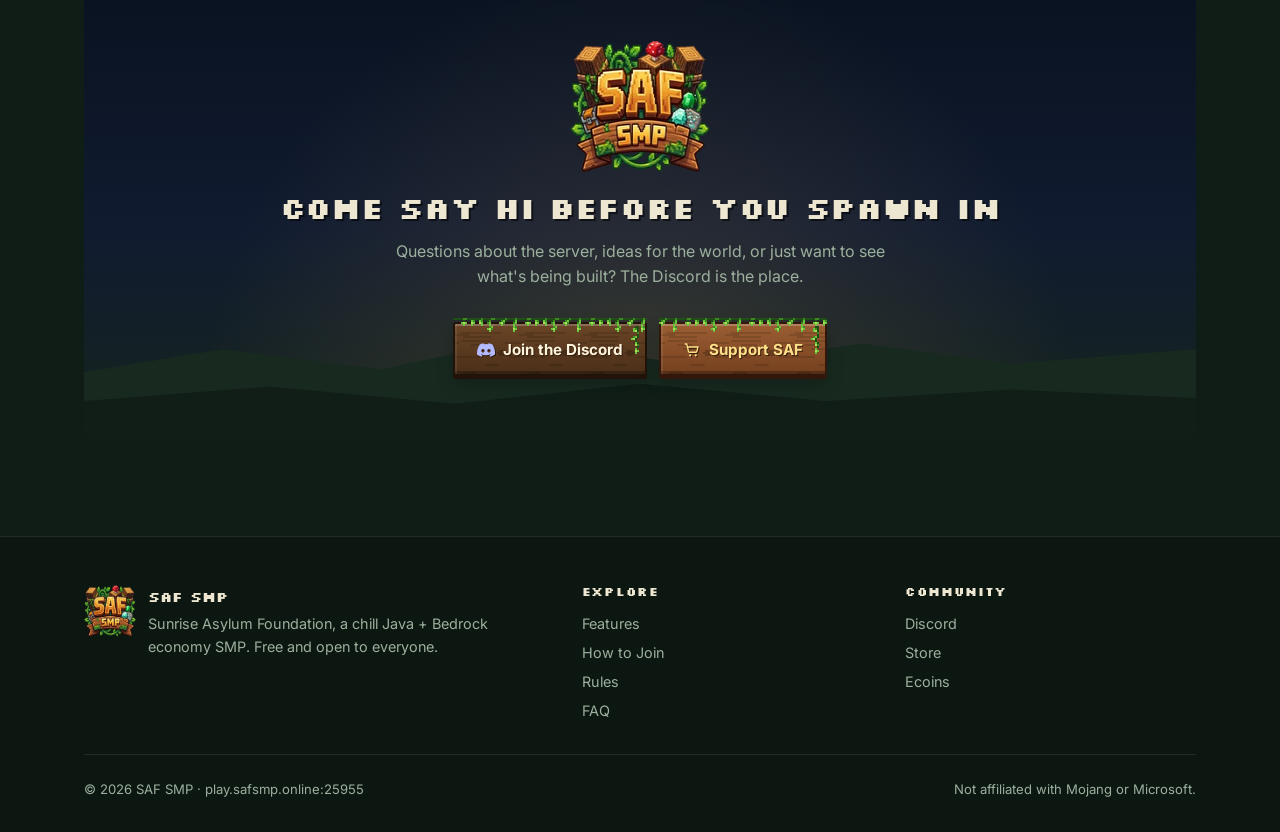
==== commit 4ea3e260: "index.html" ====
--- a/index.html
+++ b/index.html
@@ -248,7 +248,7 @@
           </div>
           <div class="server-card__addresses">
             <div class="address">
-              <span><span class="address__label">Java</span><span class="address__value" data-fill="java-address">play.safsmp.online:25955</span></span>
+              <span><span class="address__label">Java</span><span class="address__value" data-fill="java-address">play.safsmp.online</span></span>
               <button type="button" class="copy-btn" data-copy-key="java" data-copy="play.safsmp.online:25955" aria-label="Copy Java address"><svg aria-hidden="true"><use href="#icon-copy"/></svg>Copy<span class="copy-btn__tip">Copied!</span></button>
             </div>
             <div class="address">
